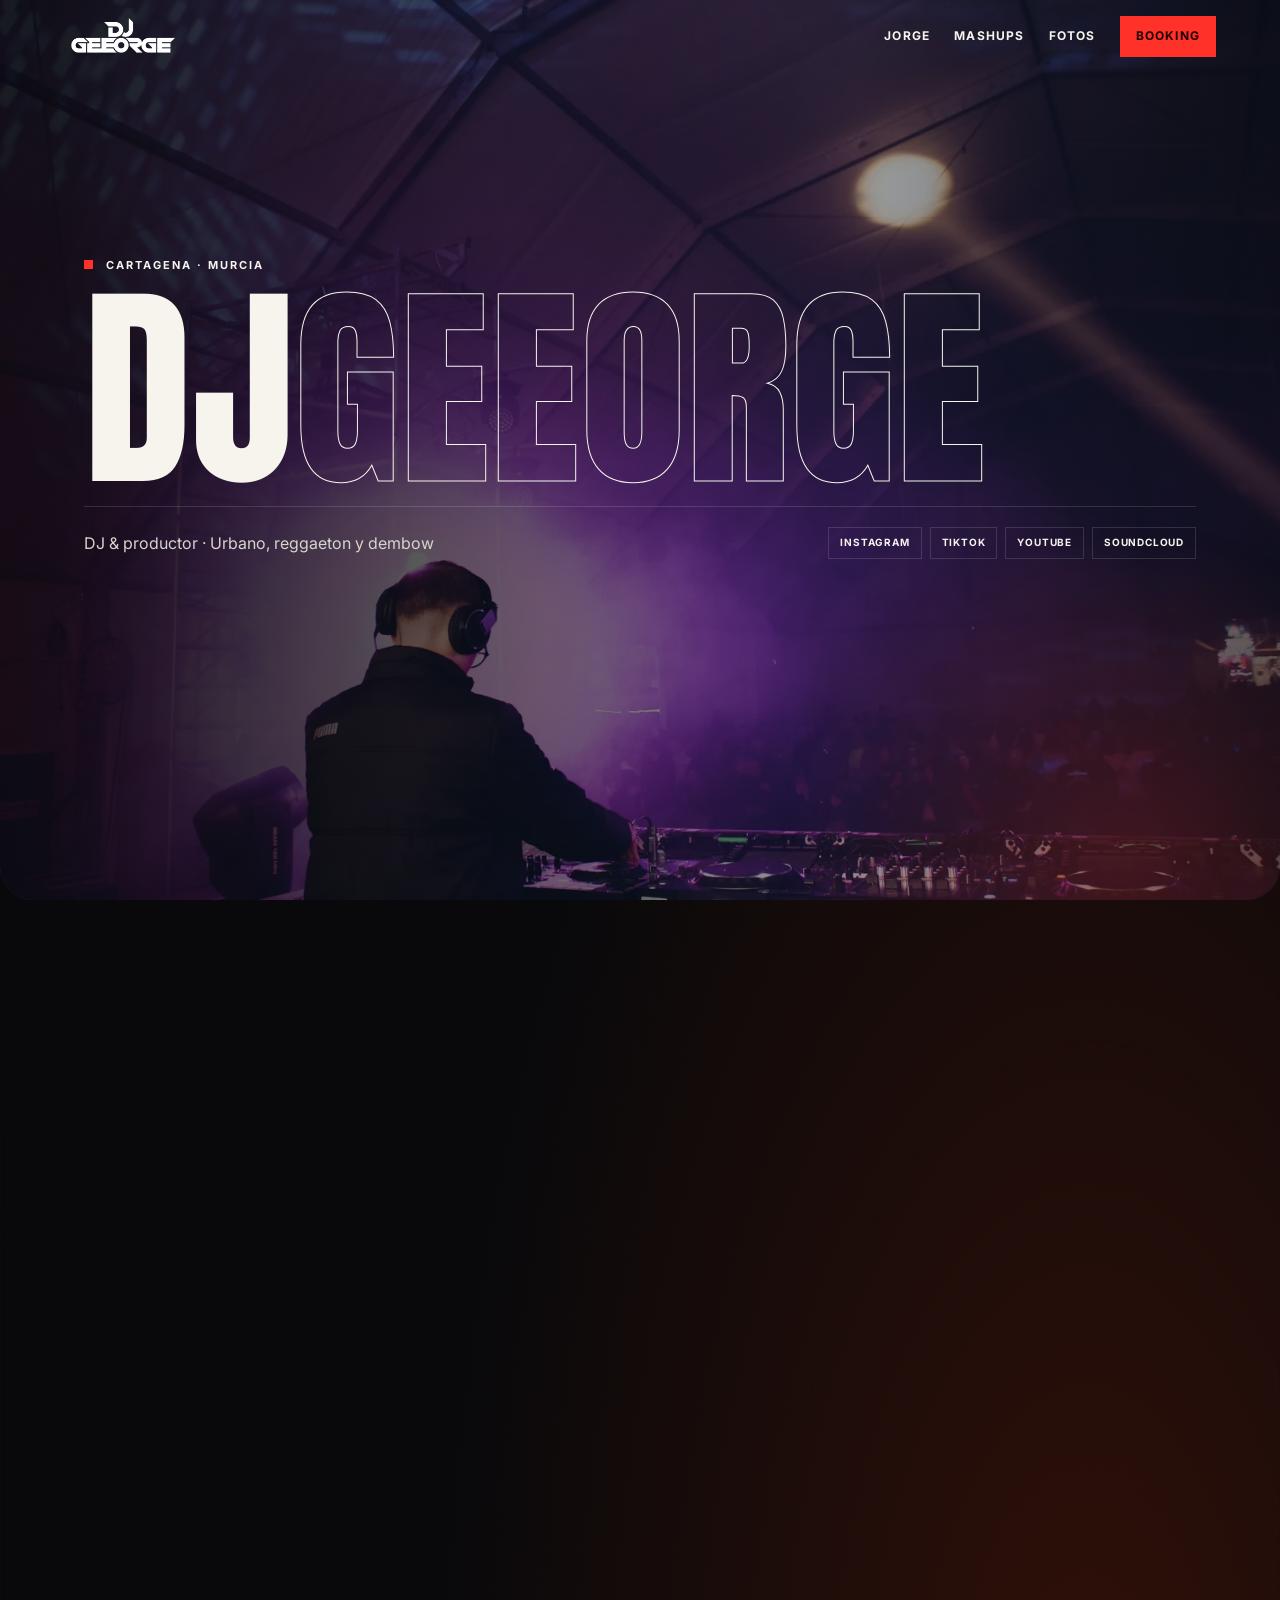
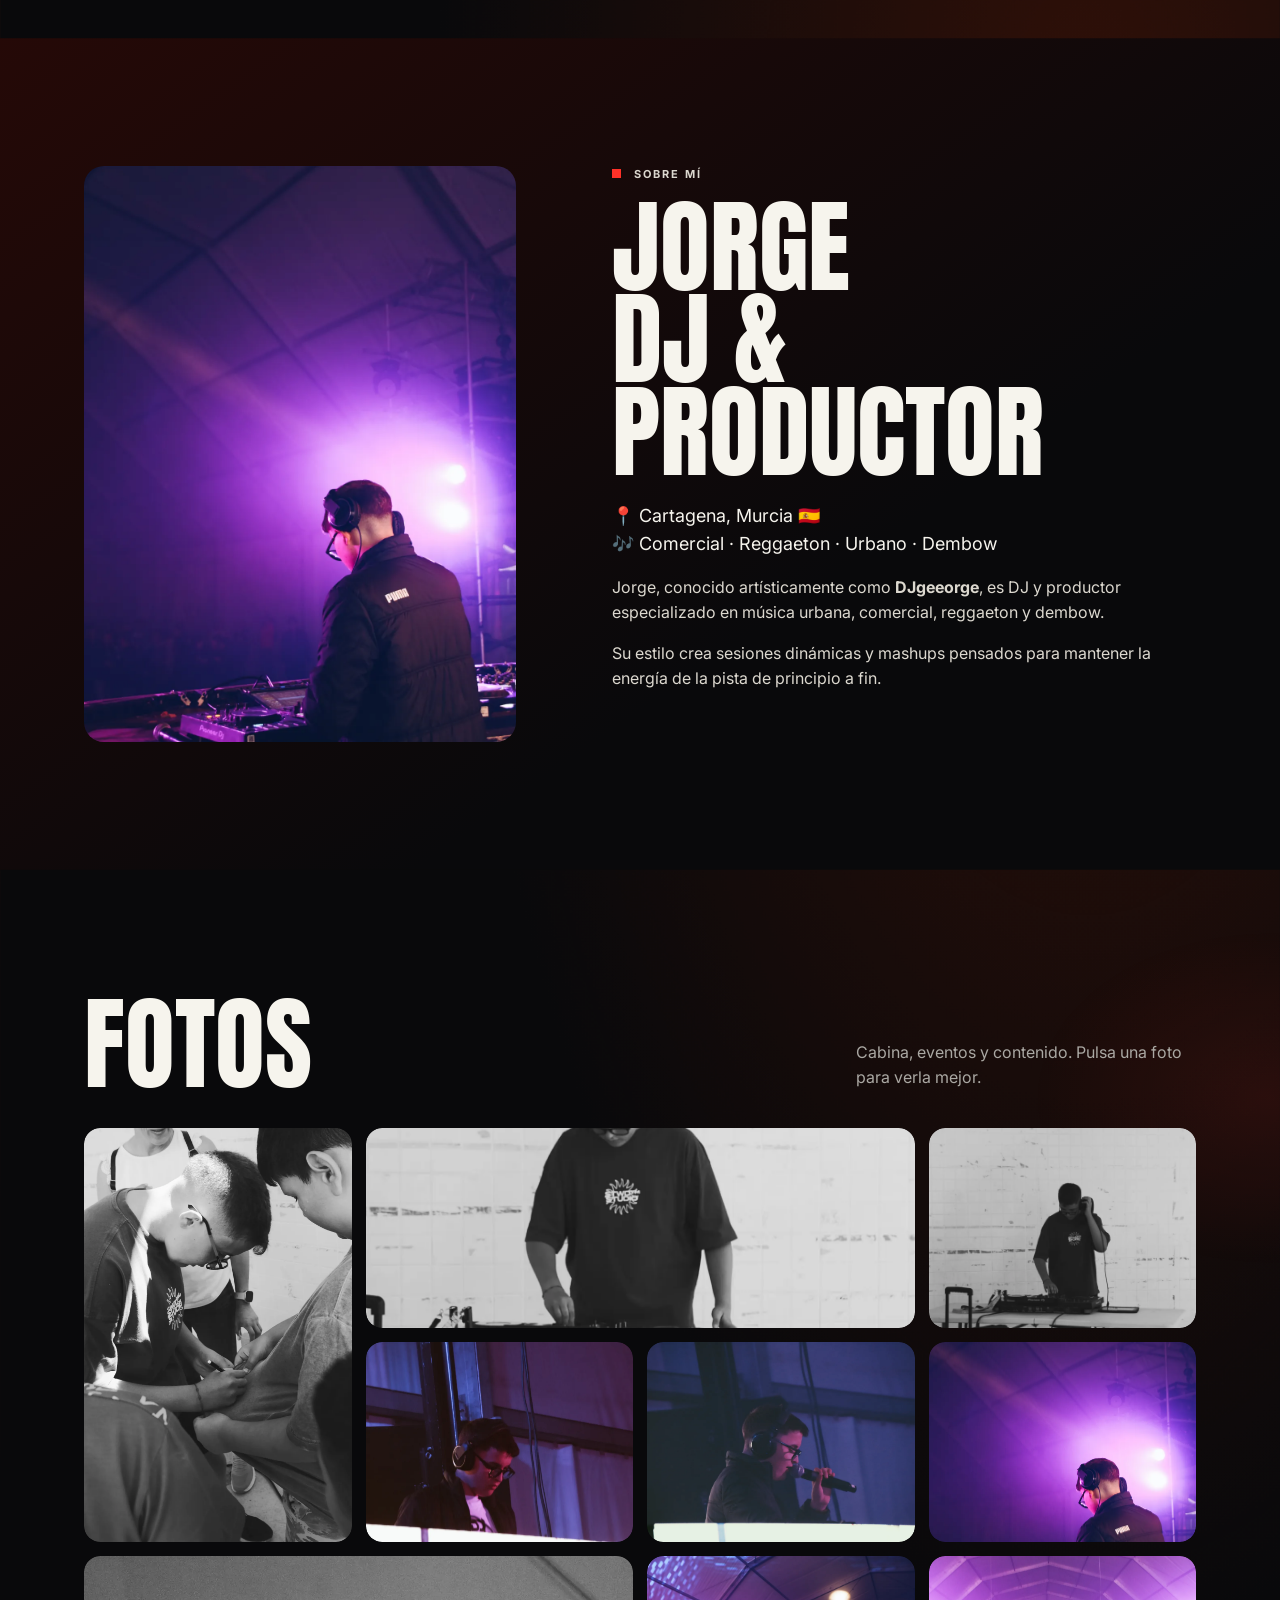
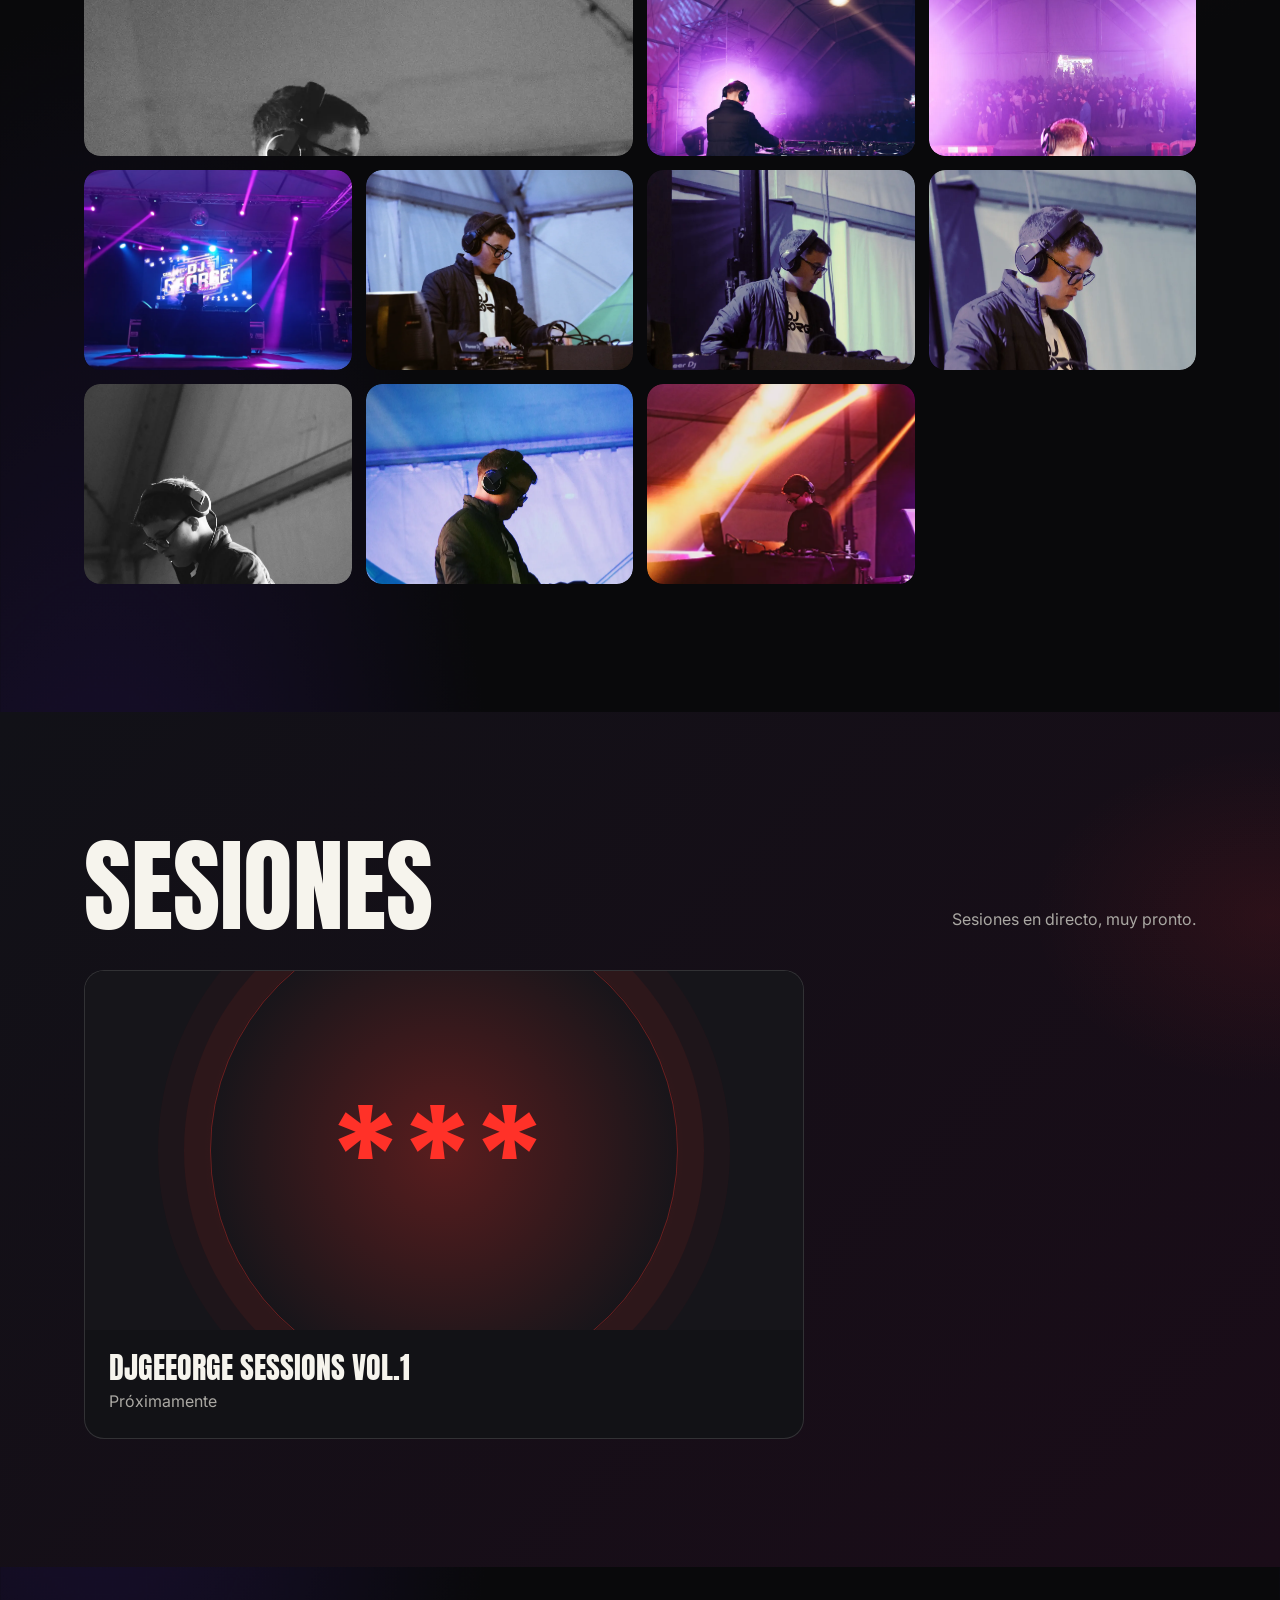
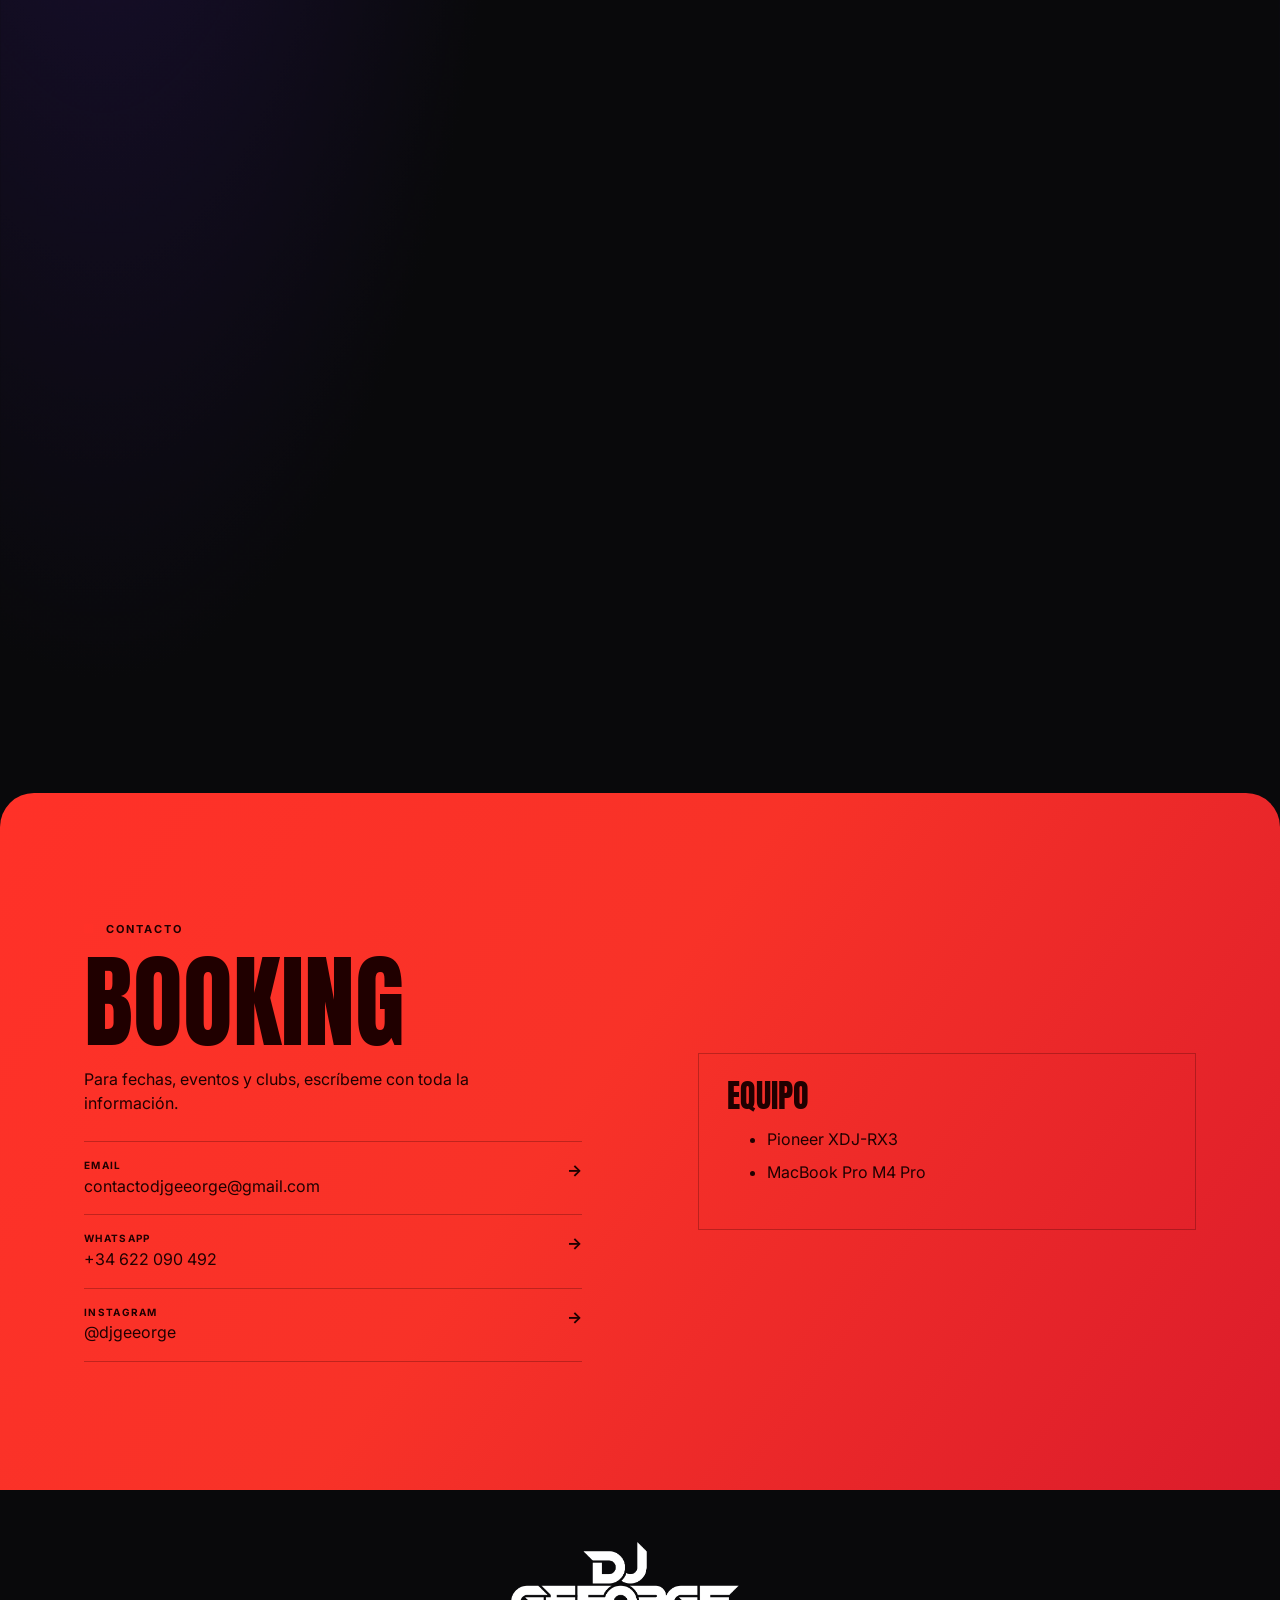
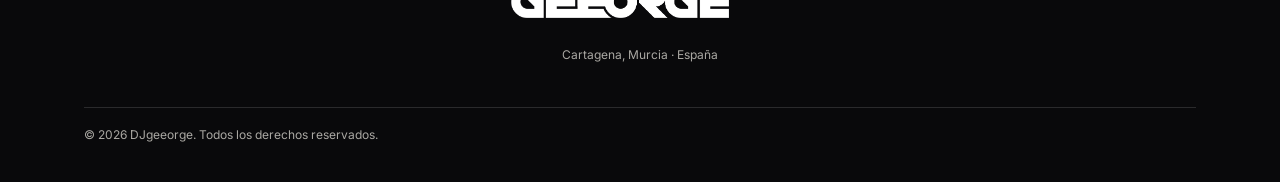
==== index.html @ 3ac243e1 "mashushuhuahsa" ====
<!doctype html>
<html lang="es"><head>
<meta charset="utf-8"><meta name="viewport" content="width=device-width, initial-scale=1"><meta name="theme-color" content="#09090b"><meta name="description" content="DJgeeorge · DJ y productor de Cartagena, Murcia."><title>DJgeeorge — DJ & productor</title>
<link rel="preconnect" href="https://fonts.googleapis.com"><link rel="preconnect" href="https://fonts.gstatic.com" crossorigin><link href="https://fonts.googleapis.com/css2?family=Anton&family=Inter:wght@400;500;600;700&display=swap" rel="stylesheet"><link rel="stylesheet" href="style.css"><link rel="stylesheet" href="motion.css"><link rel="stylesheet" href="features.css"><link rel="stylesheet" href="fixes.css"></head>
<body><nav class="nav" id="nav" aria-label="Navegación principal"><a class="brand" href="#inicio" aria-label="DJgeeorge, inicio"><img src="logos/logo-blanco.png" alt="DJgeeorge"></a><button class="menu-button" id="menu-button" aria-expanded="false" aria-controls="menu">Menú</button><div class="menu" id="menu"><a href="#jorge">Jorge</a><a href="#mashups">Mashups</a><a href="#fotos">Fotos</a><a class="button button-small" href="#booking">Booking</a></div></nav>
<header class="hero" id="inicio"><div class="container hero-content"><p class="eyebrow"><span></span> Cartagena · Murcia</p><h1>DJ<span>geeorge</span></h1><div class="hero-footer"><p>DJ & productor · Urbano, reggaeton y dembow</p><div class="socials"><a href="https://www.instagram.com/djgeeorge" target="_blank" rel="noopener">Instagram</a><a href="https://www.tiktok.com/@djgeeorge" target="_blank" rel="noopener">TikTok</a><a href="https://www.youtube.com/@DJgeeorge" target="_blank" rel="noopener">YouTube</a><a href="https://soundcloud.com/djgeeorge" target="_blank" rel="noopener">SoundCloud</a></div></div></div></header>
<div class="ticker" aria-hidden="true"><div><span>DJGEEORGE ✦ MURCIA ✦ URBANO ✦ REGGAETON ✦ DEMBOW ✦ </span><span>DJGEEORGE ✦ MURCIA ✦ URBANO ✦ REGGAETON ✦ DEMBOW ✦ </span><span>DJGEEORGE ✦ MURCIA ✦ URBANO ✦ REGGAETON ✦ DEMBOW ✦ </span><span>DJGEEORGE ✦ MURCIA ✦ URBANO ✦ REGGAETON ✦ DEMBOW ✦ </span></div></div>
<main><section class="section" id="mashups"><div class="container"><div class="heading"><h2>Mashups</h2><p>Mis últimos edits y mashups. Escucha un preview y accede a la descarga desde un solo sitio.</p></div><a class="mashups-link" href="descargas/"><div class="mashups-mark">***</div><div><small>DJgeeorge · Descargas</small><h3>Escucha mis últimos mashups</h3><p>Previews, vídeos y enlaces de descarga.</p><span class="button">Ver mashups <b>→</b></span></div></a></div></section>
<section class="section bio" id="jorge"><div class="container bio-grid"><img src="assets/web/bio.webp" alt="DJgeeorge en cabina" loading="lazy"><div><p class="eyebrow"><span></span> Sobre mí</p><h2>Jorge<br>DJ & productor</h2><p class="intro">📍 Cartagena, Murcia 🇪🇸<br>🎶 Comercial · Reggaeton · Urbano · Dembow</p><p>Jorge, conocido artísticamente como <strong>DJgeeorge</strong>, es DJ y productor especializado en música urbana, comercial, reggaeton y dembow.</p><p>Su estilo crea sesiones dinámicas y mashups pensados para mantener la energía de la pista de principio a fin.</p></div></div></section>
<section class="section" id="fotos"><div class="container"><div class="heading"><h2>Fotos</h2><p>Cabina, eventos y contenido. Pulsa una foto para verla mejor.</p></div><div class="gallery"><button class="gallery-button"><img src="assets/web/gallery-01.webp" alt="DJgeeorge en directo" loading="lazy"></button><button class="gallery-button"><img src="assets/web/gallery-02.webp" alt="DJgeeorge en cabina" loading="lazy"></button><button class="gallery-button"><img src="assets/web/gallery-03.webp" alt="DJgeeorge durante un evento" loading="lazy"></button><button class="gallery-button"><img src="assets/web/gallery-04.webp" alt="DJgeeorge" loading="lazy"></button><button class="gallery-button"><img src="assets/web/gallery-05.webp" alt="DJgeeorge en directo" loading="lazy"></button><button class="gallery-button"><img src="assets/web/gallery-06.webp" alt="DJgeeorge en cabina" loading="lazy"></button><button class="gallery-button"><img src="assets/web/gallery-07.webp" alt="DJgeeorge durante un evento" loading="lazy"></button><button class="gallery-button"><img src="assets/web/gallery-08.webp" alt="DJgeeorge" loading="lazy"></button><button class="gallery-button"><img src="assets/web/gallery-09.webp" alt="DJgeeorge en directo" loading="lazy"></button><button class="gallery-button"><img src="assets/web/gallery-10.webp" alt="DJgeeorge en cabina" loading="lazy"></button><button class="gallery-button"><img src="assets/web/gallery-11.webp" alt="DJgeeorge durante un evento" loading="lazy"></button><button class="gallery-button"><img src="assets/web/gallery-12.webp" alt="DJgeeorge" loading="lazy"></button><button class="gallery-button"><img src="assets/web/gallery-13.webp" alt="DJgeeorge en directo" loading="lazy"></button><button class="gallery-button"><img src="assets/web/gallery-14.webp" alt="DJgeeorge en cabina" loading="lazy"></button><button class="gallery-button"><img src="assets/web/gallery-15.webp" alt="DJgeeorge durante un evento" loading="lazy"></button><button class="gallery-button"><img src="assets/web/gallery-16.webp" alt="DJgeeorge" loading="lazy"></button></div></div></section>
<section class="section sessions" id="sesiones"><div class="container"><div class="heading"><h2>Sesiones</h2><p>Sesiones en directo, muy pronto.</p></div><article class="session"><div class="session-art"><b>***</b></div><div class="session-body"><h3>DJgeeorge Sessions Vol.1</h3><p>Próximamente</p></div></article></div></section>
<section class="section tiktok-section" id="tiktok"><div class="container"><div class="heading"><h2>Últimos TikToks</h2><p>Los últimos vídeos de @djgeeorge.</p></div><div class="tiktok-grid" id="tiktok-grid"></div></div></section>
<section class="booking section" id="booking"><div class="container booking-grid"><div><p class="eyebrow"><span></span> Contacto</p><h2>Booking</h2><p>Para fechas, eventos y clubs, escríbeme con toda la información.</p><div class="contacts"><a href="mailto:contactodjgeeorge@gmail.com"><span><small>Email</small>contactodjgeeorge@gmail.com</span><b>→</b></a><a href="https://wa.me/34622090492" target="_blank" rel="noopener"><span><small>WhatsApp</small>+34 622 090 492</span><b>→</b></a><a href="https://www.instagram.com/djgeeorge" target="_blank" rel="noopener"><span><small>Instagram</small>@djgeeorge</span><b>→</b></a></div></div><aside><h3>Equipo</h3><ul><li>Pioneer XDJ-RX3</li><li>MacBook Pro M4 Pro</li></ul></aside></div></section></main>
<footer><div class="container"><img src="logos/logo-blanco.png" alt="DJgeeorge"><p>Cartagena, Murcia · España</p><p>© 2026 DJgeeorge. Todos los derechos reservados.</p></div></footer><div class="lightbox" id="lightbox" aria-hidden="true"><button class="lightbox-close" aria-label="Cerrar foto">×</button><img id="lightbox-image" alt=""><p id="lightbox-caption"></p></div><script src="tiktoks-data.js"></script><script>const nav=document.querySelector('#nav'),button=document.querySelector('#menu-button'),menu=document.querySelector('#menu');addEventListener('scroll',()=>nav.classList.toggle('is-solid',scrollY>24),{passive:true});button.addEventListener('click',()=>{const open=menu.classList.toggle('is-open');button.setAttribute('aria-expanded',open)});menu.querySelectorAll('a').forEach(a=>a.addEventListener('click',()=>{menu.classList.remove('is-open');button.setAttribute('aria-expanded','false')}));const lightbox=document.querySelector('#lightbox'),lightboxImage=document.querySelector('#lightbox-image'),lightboxCaption=document.querySelector('#lightbox-caption'),closeLightbox=()=>{lightbox.classList.remove('is-open');lightbox.setAttribute('aria-hidden','true');document.body.classList.remove('no-scroll')};document.querySelectorAll('.gallery-button').forEach(btn=>btn.addEventListener('click',()=>{const image=btn.querySelector('img');lightboxImage.src=image.src;lightboxImage.alt=image.alt;lightboxCaption.textContent=image.alt;lightbox.classList.add('is-open');lightbox.setAttribute('aria-hidden','false');document.body.classList.add('no-scroll')}));document.querySelector('.lightbox-close').addEventListener('click',closeLightbox);lightbox.addEventListener('click',e=>{if(e.target===lightbox)closeLightbox()});addEventListener('keydown',e=>{if(e.key==='Escape')closeLightbox()});const cleanTikTokTitle=value=>String(value||'').split('#')[0].split(',')[0].replace(/[\p{Extended_Pictographic}\uFE0F]/gu,'').replace(/\s+/g,' ').trim().toLowerCase().replace(/\b\w/g,l=>l.toUpperCase()),tiktokGrid=document.querySelector('#tiktok-grid'),tiktoks=(window.DJGEEORGE_TIKTOKS||[]).slice(0,5);tiktokGrid.innerHTML=tiktoks.length?tiktoks.map(video=>`<article class="tiktok-card"><img src="${video.cover}" alt="${cleanTikTokTitle(video.title)}" loading="lazy"><div><h3>${cleanTikTokTitle(video.title)}</h3><a class="button" href="${video.url}" target="_blank" rel="noopener">Ir al vídeo <b>→</b></a></div></article>`).join(''):'<a class="tiktok-empty" href="https://www.tiktok.com/@djgeeorge" target="_blank" rel="noopener">Sigue a @djgeeorge en TikTok <b>→</b></a>';const revealItems=document.querySelectorAll('.ticker, main .section, footer');revealItems.forEach(el=>el.classList.add('reveal'));const show=new IntersectionObserver(entries=>entries.forEach(entry=>{if(entry.isIntersecting){entry.target.classList.add('is-visible');show.unobserve(entry.target)}}),{threshold:.13,rootMargin:'0px 0px -7%'});revealItems.forEach(el=>show.observe(el));</script></body></html>
---- style.css ----
:root{--ink:#09090b;--paper:#f6f4ed;--red:#ff3128;--muted:#aaa8a3;--line:#ffffff22;--display:Anton,Impact,sans-serif;--body:Inter,system-ui,sans-serif;--gutter:clamp(20px,5vw,68px)}*{box-sizing:border-box}html{scroll-behavior:smooth}body{margin:0;background:var(--ink);color:var(--paper);font:16px/1.55 var(--body)}a{color:inherit;text-decoration:none}img{display:block;max-width:100%}.container{width:min(1240px,100%);margin:auto;padding-inline:var(--gutter)}h1,h2,h3{margin:0;font-family:var(--display);font-weight:400;line-height:.9;text-transform:uppercase}.nav{position:fixed;z-index:10;inset:0 0 auto;display:flex;align-items:center;justify-content:space-between;padding:16px var(--gutter);transition:.2s}.nav.is-solid{background:#09090bed;border-bottom:1px solid var(--line);backdrop-filter:blur(12px)}.brand img{width:132px}.menu{display:flex;align-items:center;gap:24px;font-size:12px;font-weight:700;letter-spacing:.1em;text-transform:uppercase}.menu>a:not(.button):hover{color:var(--red)}.menu-button{display:none;border:0;background:transparent;color:var(--paper);font:700 12px var(--body);letter-spacing:.1em;text-transform:uppercase}.button{display:inline-flex;align-items:center;gap:12px;margin-top:22px;padding:12px 18px;border:1px solid var(--red);background:var(--red);color:#210000;font-size:12px;font-weight:700;letter-spacing:.1em;text-transform:uppercase;transition:.2s}.button:hover{background:var(--paper);border-color:var(--paper)}.button-small{margin:0;padding:10px 15px}.hero{min-height:100svh;display:grid;align-items:end;position:relative;overflow:hidden;border-radius:0 0 34px 34px;background:#181818}.hero:before{position:absolute;inset:0;content:"";background:linear-gradient(90deg,#09090be8 4%,#09090a65 67%,#09090ab0),url('assets/web/hero.webp') center/cover}.hero-content{position:relative;padding-bottom:clamp(42px,7vw,84px)}.eyebrow{margin:0;font-size:11px;font-weight:700;letter-spacing:.18em;text-transform:uppercase}.eyebrow span{display:inline-block;width:9px;height:9px;margin-right:8px;background:var(--red)}h1{margin:18px 0;font-size:clamp(78px,17vw,220px)}h1 span{color:transparent;-webkit-text-stroke:1px var(--paper)}.hero-footer{display:flex;justify-content:space-between;align-items:center;gap:24px;padding-top:20px;border-top:1px solid var(--line)}.hero-footer p{margin:0;color:#d7d4ce}.socials{display:flex;gap:8px;flex-wrap:wrap}.socials a{padding:7px 11px;border:1px solid var(--line);font-size:10px;font-weight:700;letter-spacing:.08em;text-transform:uppercase}.socials a:hover{color:var(--red);border-color:var(--red)}.ticker{overflow:hidden;padding:15px 0;border-block:1px solid var(--line);color:var(--red);font:clamp(24px,4vw,46px)/1 var(--display);white-space:nowrap}.ticker div{width:max-content;animation:scroll 30s linear infinite}@keyframes scroll{to{transform:translateX(-20%)}}.section{padding-block:clamp(74px,10vw,130px)}.heading{display:flex;align-items:end;justify-content:space-between;gap:30px;margin-bottom:38px}.heading h2,.bio h2,.booking h2{font-size:clamp(54px,8vw,106px)}.heading p{max-width:34ch;margin:0;color:var(--muted)}.mashups-link{display:flex;align-items:center;gap:clamp(20px,5vw,52px);padding:clamp(22px,4vw,42px);overflow:hidden;border:1px solid var(--line);border-radius:20px;background:radial-gradient(circle at 85% 45%,#ff31283d,transparent 25%),#121216;transition:transform .25s,border-color .25s}.mashups-link:hover{transform:translateY(-5px);border-color:var(--red)}.mashups-mark{display:grid;flex:0 0 auto;place-items:center;width:clamp(90px,16vw,150px);aspect-ratio:1;border:3px solid var(--red);color:var(--red);font:clamp(48px,8vw,84px)/.8 var(--display)}.mashups-link small{color:var(--red);font-size:10px;font-weight:700;letter-spacing:.15em;text-transform:uppercase}.mashups-link h3{margin:8px 0;font-size:clamp(31px,5vw,62px)}.mashups-link p{margin:0;color:var(--muted)}.bio{background:linear-gradient(145deg,#250907,#09090b 65%)}.bio-grid{display:grid;grid-template-columns:.85fr 1.15fr;gap:clamp(32px,8vw,96px);align-items:start}.bio-grid>img{width:100%;aspect-ratio:3/4;object-fit:cover;border-radius:20px}.bio h2{margin:18px 0 24px}.bio p{max-width:62ch;color:#dcd8cf}.bio .intro{font-size:18px;color:var(--paper)}.gallery{display:grid;grid-template-columns:repeat(4,1fr);grid-auto-rows:200px;gap:14px}.gallery img{width:100%;height:100%;object-fit:cover;border-radius:16px}.gallery img:nth-child(1){grid-row:span 2}.gallery img:nth-child(2),.gallery img:nth-child(6){grid-column:span 2}.booking{margin-top:20px;border-radius:34px 34px 0 0;background:var(--red);color:#200000}.booking-grid{display:grid;grid-template-columns:1fr 1fr;gap:clamp(40px,9vw,120px)}.booking h2{margin:18px 0}.booking p{max-width:40ch}.contacts{margin-top:25px;border-top:1px solid #30000048}.contacts a{display:flex;justify-content:space-between;gap:12px;padding:16px 0;border-bottom:1px solid #30000048}.contacts a:hover{padding-inline:12px;background:#ffffff1c}.contacts small{display:block;font-size:10px;font-weight:700;letter-spacing:.13em;text-transform:uppercase}.booking aside{align-self:center;padding:28px;border:1px solid #30000048}.booking aside h3{font-size:32px}.booking aside li{margin-block:8px}footer{padding:52px 0 25px;text-align:center}footer img{width:min(290px,70vw);margin:0 auto 25px}footer p{color:var(--muted);font-size:12px}footer p:last-child{margin-top:42px;padding-top:18px;border-top:1px solid var(--line);text-align:left}@media(max-width:720px){.menu-button{display:block}.menu{display:none}.menu.is-open{position:absolute;top:64px;left:0;right:0;display:flex;flex-direction:column;align-items:stretch;padding:20px var(--gutter);background:#09090bf5;border-bottom:1px solid var(--line)}.menu .button{margin:0;text-align:center;justify-content:center}.hero{border-radius:0 0 24px 24px}.hero-footer,.heading{align-items:start;flex-direction:column}.bio-grid,.booking-grid{grid-template-columns:1fr}.gallery{grid-template-columns:repeat(2,1fr);grid-auto-rows:160px;gap:10px}.gallery img:nth-child(1),.gallery img:nth-child(2),.gallery img:nth-child(6){grid-column:auto;grid-row:auto}.booking{border-radius:24px 24px 0 0}.mashups-link{align-items:flex-start}.mashups-mark{width:80px;font-size:43px}.mashups-link p{font-size:13px}}@media(prefers-reduced-motion:reduce){html{scroll-behavior:auto}.ticker div{animation:none}}
---- motion.css ----
/* Profundidad y animaciones de entrada: se activan solo cuando cada bloque entra en pantalla. */
body{background:radial-gradient(ellipse 75% 33% at 85% 27%,#301008 0%,transparent 68%),radial-gradient(ellipse 45% 24% at 8% 66%,#1b1036 0%,transparent 72%),var(--ink)}
.hero:after{content:"";position:absolute;inset:auto -15% -35% auto;width:55vw;aspect-ratio:1;border-radius:50%;background:radial-gradient(circle,#ff31283b 0%,#ff312800 68%);filter:blur(12px);animation:heroGlow 7s ease-in-out infinite alternate;pointer-events:none}.hero-content{z-index:1}.section{position:relative}.section:not(.bio):not(.booking):after{content:"";position:absolute;z-index:-1;width:min(38vw,480px);height:340px;right:-18vw;top:4%;background:radial-gradient(ellipse,#ff312817,transparent 70%);pointer-events:none}.reveal{opacity:0;transform:translate3d(0,68px,0) scale(.975);filter:blur(10px);clip-path:inset(8% 0 0 round 20px);transition:opacity .65s ease,transform .85s cubic-bezier(.16,1,.3,1),filter .75s ease,clip-path .85s cubic-bezier(.16,1,.3,1)}.reveal.is-visible{opacity:1;transform:none;filter:none;clip-path:inset(0 round 0)}.ticker.reveal{transform:translate3d(-70px,0,0);clip-path:inset(0 10% 0 0)}.ticker.reveal.is-visible{transform:none}.heading>*,.mashups-link,.bio-grid>img,.bio-grid>div,.gallery img,.booking-grid>*,footer .container>*{transition:transform .8s cubic-bezier(.16,1,.3,1),opacity .7s ease,filter .7s ease}.reveal .heading>*,.reveal .mashups-link,.reveal .bio-grid>img,.reveal .bio-grid>div,.reveal .gallery img,.reveal .booking-grid>*,.reveal footer .container>*{opacity:0;filter:blur(6px);transform:translate3d(0,32px,0)}.reveal .bio-grid>img{transform:translate3d(-44px,20px,0) rotate(-2deg)}.reveal .gallery img:nth-child(odd){transform:translate3d(-24px,34px,0) scale(.94)}.reveal .gallery img:nth-child(even){transform:translate3d(24px,42px,0) scale(.94)}.reveal.is-visible .heading>*,.reveal.is-visible .mashups-link,.reveal.is-visible .bio-grid>img,.reveal.is-visible .bio-grid>div,.reveal.is-visible .gallery img,.reveal.is-visible .booking-grid>*,.reveal.is-visible footer .container>*{opacity:1;filter:none;transform:none}.reveal.is-visible .heading>*:nth-child(2),.reveal.is-visible .bio-grid>div,.reveal.is-visible .booking-grid>*:nth-child(2){transition-delay:.13s}.reveal.is-visible .mashups-link{transition-delay:.18s}.reveal.is-visible .gallery img:nth-child(2n){transition-delay:.1s}.reveal.is-visible .gallery img:nth-child(3n){transition-delay:.18s}.reveal.is-visible .gallery img:nth-child(4n){transition-delay:.26s}.gallery img{box-shadow:0 20px 35px #0004;transition:transform .6s cubic-bezier(.2,.9,.25,1),filter .4s,box-shadow .4s}.gallery img:hover{transform:translateY(-8px) scale(1.025)!important;filter:saturate(1.16) contrast(1.04);box-shadow:0 28px 50px #0008}.mashups-link{box-shadow:0 25px 70px #0004}.mashups-link:before{content:"";position:absolute;inset:-50%;background:linear-gradient(115deg,transparent 42%,#fff2 50%,transparent 57%);transform:translateX(-65%) rotate(8deg);transition:transform .8s ease;pointer-events:none}.mashups-link:hover:before{transform:translateX(65%) rotate(8deg)}.booking{background:linear-gradient(125deg,#ff3128,#f83228 45%,#db1c2b)}@keyframes heroGlow{to{transform:translate3d(-8vw,-4vw,0) scale(1.18);opacity:.75}}@media(max-width:720px){.reveal{transform:translate3d(0,40px,0);filter:blur(6px)}.reveal .bio-grid>img,.reveal .bio-grid>div{transform:translate3d(0,28px,0)}.reveal .gallery img:nth-child(n){transform:translate3d(0,24px,0) scale(.97)}.section:not(.bio):not(.booking):after{right:-50vw}}@media(prefers-reduced-motion:reduce){.hero:after{animation:none}.reveal,.reveal .heading>*,.reveal .mashups-link,.reveal .bio-grid>img,.reveal .bio-grid>div,.reveal .gallery img,.reveal .booking-grid>*,.reveal footer .container>*{opacity:1;filter:none;clip-path:none;transform:none;transition:none}.mashups-link:before{display:none}}
---- features.css ----
.gallery-button{display:block;padding:0;border:0;background:transparent;cursor:zoom-in;overflow:hidden;border-radius:16px}.gallery-button img{width:100%;height:100%;object-fit:cover}.no-scroll{overflow:hidden}.lightbox{position:fixed;z-index:30;inset:0;display:grid;place-content:center;padding:28px;background:#0505079c;backdrop-filter:blur(15px);opacity:0;visibility:hidden;transition:opacity .18s ease,visibility .18s}.lightbox.is-open{opacity:1;visibility:visible}.lightbox img{max-width:min(880px,calc(100vw - 56px));max-height:76vh;border-radius:18px;box-shadow:0 28px 85px #000b;transform:scale(.94) translateY(12px);transition:transform .24s cubic-bezier(.16,1,.3,1)}.lightbox.is-open img{transform:none}.lightbox p{margin:12px 0 0;text-align:center;font-size:12px;color:#ddd}.lightbox-close{position:fixed;right:24px;top:20px;width:42px;height:42px;border:1px solid #ffffff45;border-radius:50%;background:#09090bc9;color:#fff;font-size:28px;line-height:1;cursor:pointer}.sessions{background:linear-gradient(135deg,#111117,#1a0c18)}.session{overflow:hidden;max-width:720px;border:1px solid var(--line);border-radius:20px;background:#121216}.session-art{position:relative;display:grid;place-items:center;aspect-ratio:16/8;overflow:hidden;background:radial-gradient(circle,#ff31284a,transparent 60%),#16151a}.session-art:after{content:"";position:absolute;width:65%;aspect-ratio:1;border-radius:50%;border:1px solid #ff31285c;box-shadow:0 0 0 26px #ff312811,0 0 0 52px #ff312809}.session-art b{z-index:1;color:var(--red);font:clamp(65px,13vw,130px)/.8 var(--display);letter-spacing:.1em}.session-body{padding:24px}.session-body h3{font-size:30px}.session-body p{margin:8px 0 0;color:var(--muted)}.tiktok-section{background:linear-gradient(155deg,#0d1017,#0b0a11)}.tiktok-grid{display:grid;grid-template-columns:repeat(5,1fr);gap:14px}.tiktok-card{overflow:hidden;border:1px solid var(--line);border-radius:16px;background:#15141c}.tiktok-card>img{width:100%;aspect-ratio:9/14;object-fit:cover}.tiktok-card>div{padding:14px}.tiktok-card h3{font:700 15px/1.15 var(--body);text-transform:none}.tiktok-card .button{margin-top:12px;padding:9px 11px;font-size:10px}.tiktok-empty{display:block;padding:35px;border:1px dashed var(--line);color:var(--muted)}.tiktok-empty:hover{color:var(--paper);border-color:var(--red)}@media(max-width:900px){.tiktok-grid{grid-template-columns:repeat(3,1fr)}}@media(max-width:600px){.tiktok-grid{grid-template-columns:repeat(2,1fr);gap:10px}.lightbox{padding:18px}.lightbox img{max-width:calc(100vw - 36px);max-height:72vh}.lightbox-close{right:14px;top:12px}.session-body{padding:20px}}@media(prefers-reduced-motion:reduce){.lightbox,.lightbox img{transition:none}}
---- fixes.css ----
.gallery{grid-auto-flow:dense}.gallery-button{width:100%;height:100%;min-width:0;min-height:0}.gallery-button:nth-child(1){grid-row:span 2}.gallery-button:nth-child(2),.gallery-button:nth-child(6){grid-column:span 2}.gallery-button img{transform:none!important;filter:none!important;box-shadow:none!important}.reveal .gallery-button{opacity:0;filter:blur(6px);transform:translate3d(-24px,34px,0) scale(.94);transition:transform .8s cubic-bezier(.16,1,.3,1),opacity .7s ease,filter .7s ease}.reveal .gallery-button:nth-child(even){transform:translate3d(24px,42px,0) scale(.94)}.reveal.is-visible .gallery-button{opacity:1;filter:none;transform:none}.reveal.is-visible .gallery-button:nth-child(2n){transition-delay:.1s}.reveal.is-visible .gallery-button:nth-child(3n){transition-delay:.18s}.reveal.is-visible .gallery-button:nth-child(4n){transition-delay:.26s}.ticker>div{display:flex;width:max-content}.ticker>div>span{flex:0 0 auto}@keyframes scroll{to{transform:translateX(-25%)}}@media(max-width:720px){.gallery-button:nth-child(1),.gallery-button:nth-child(2),.gallery-button:nth-child(6){grid-row:auto;grid-column:auto}.reveal .gallery-button:nth-child(n){transform:translate3d(0,24px,0) scale(.97)}}@media(prefers-reduced-motion:reduce){.reveal .gallery-button{opacity:1;filter:none;transform:none;transition:none}}
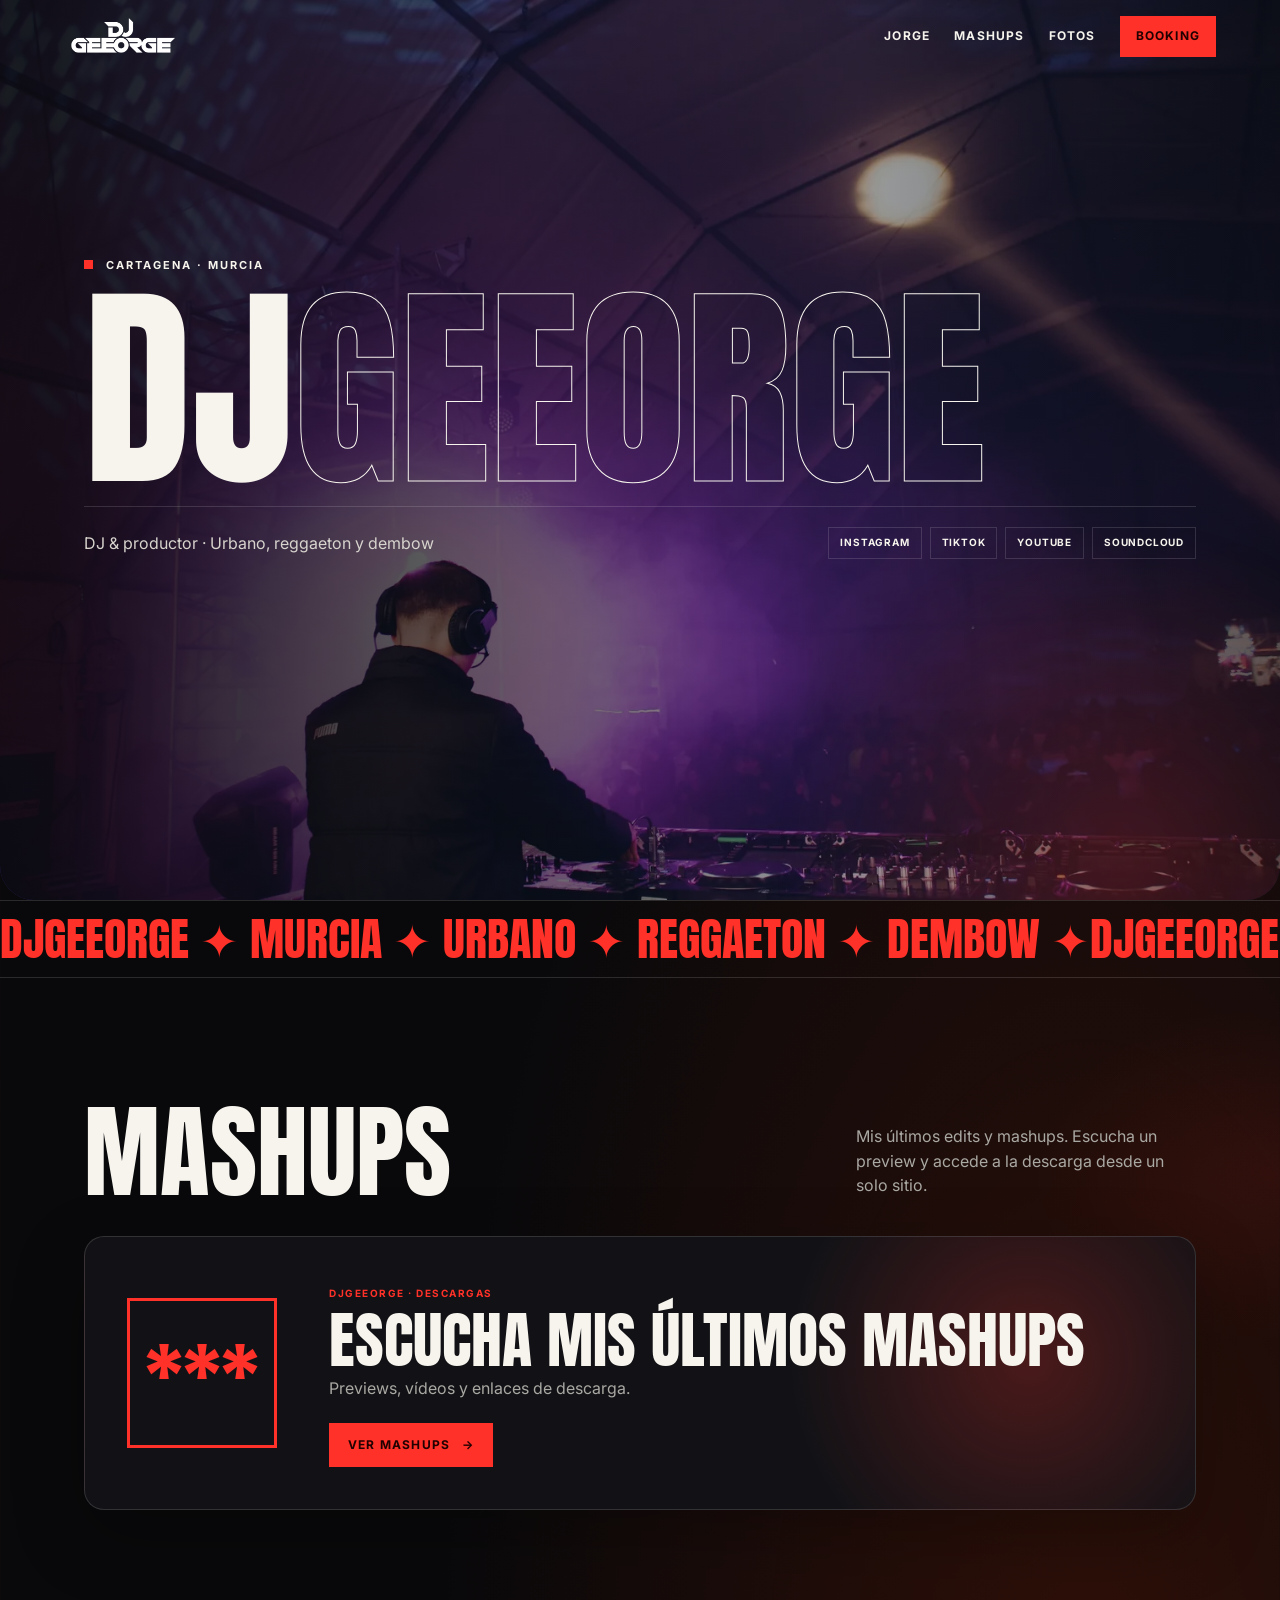
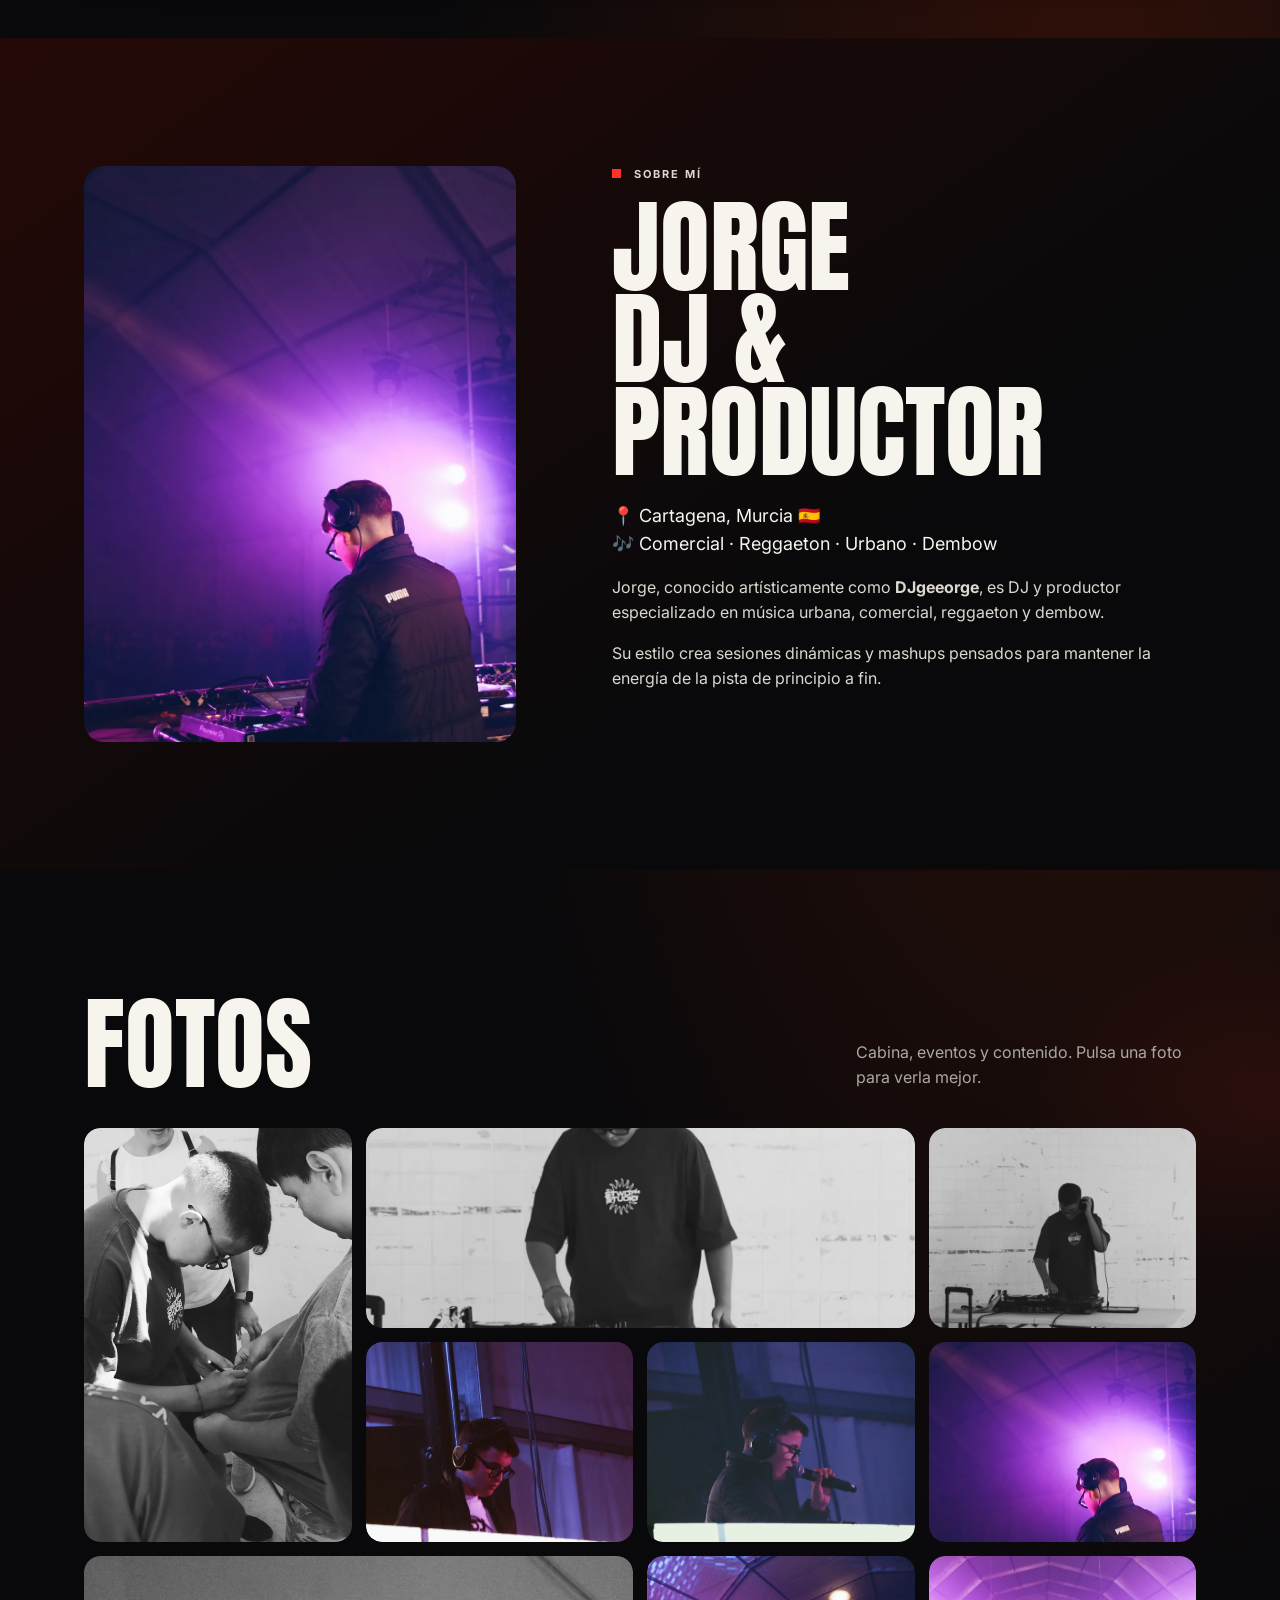
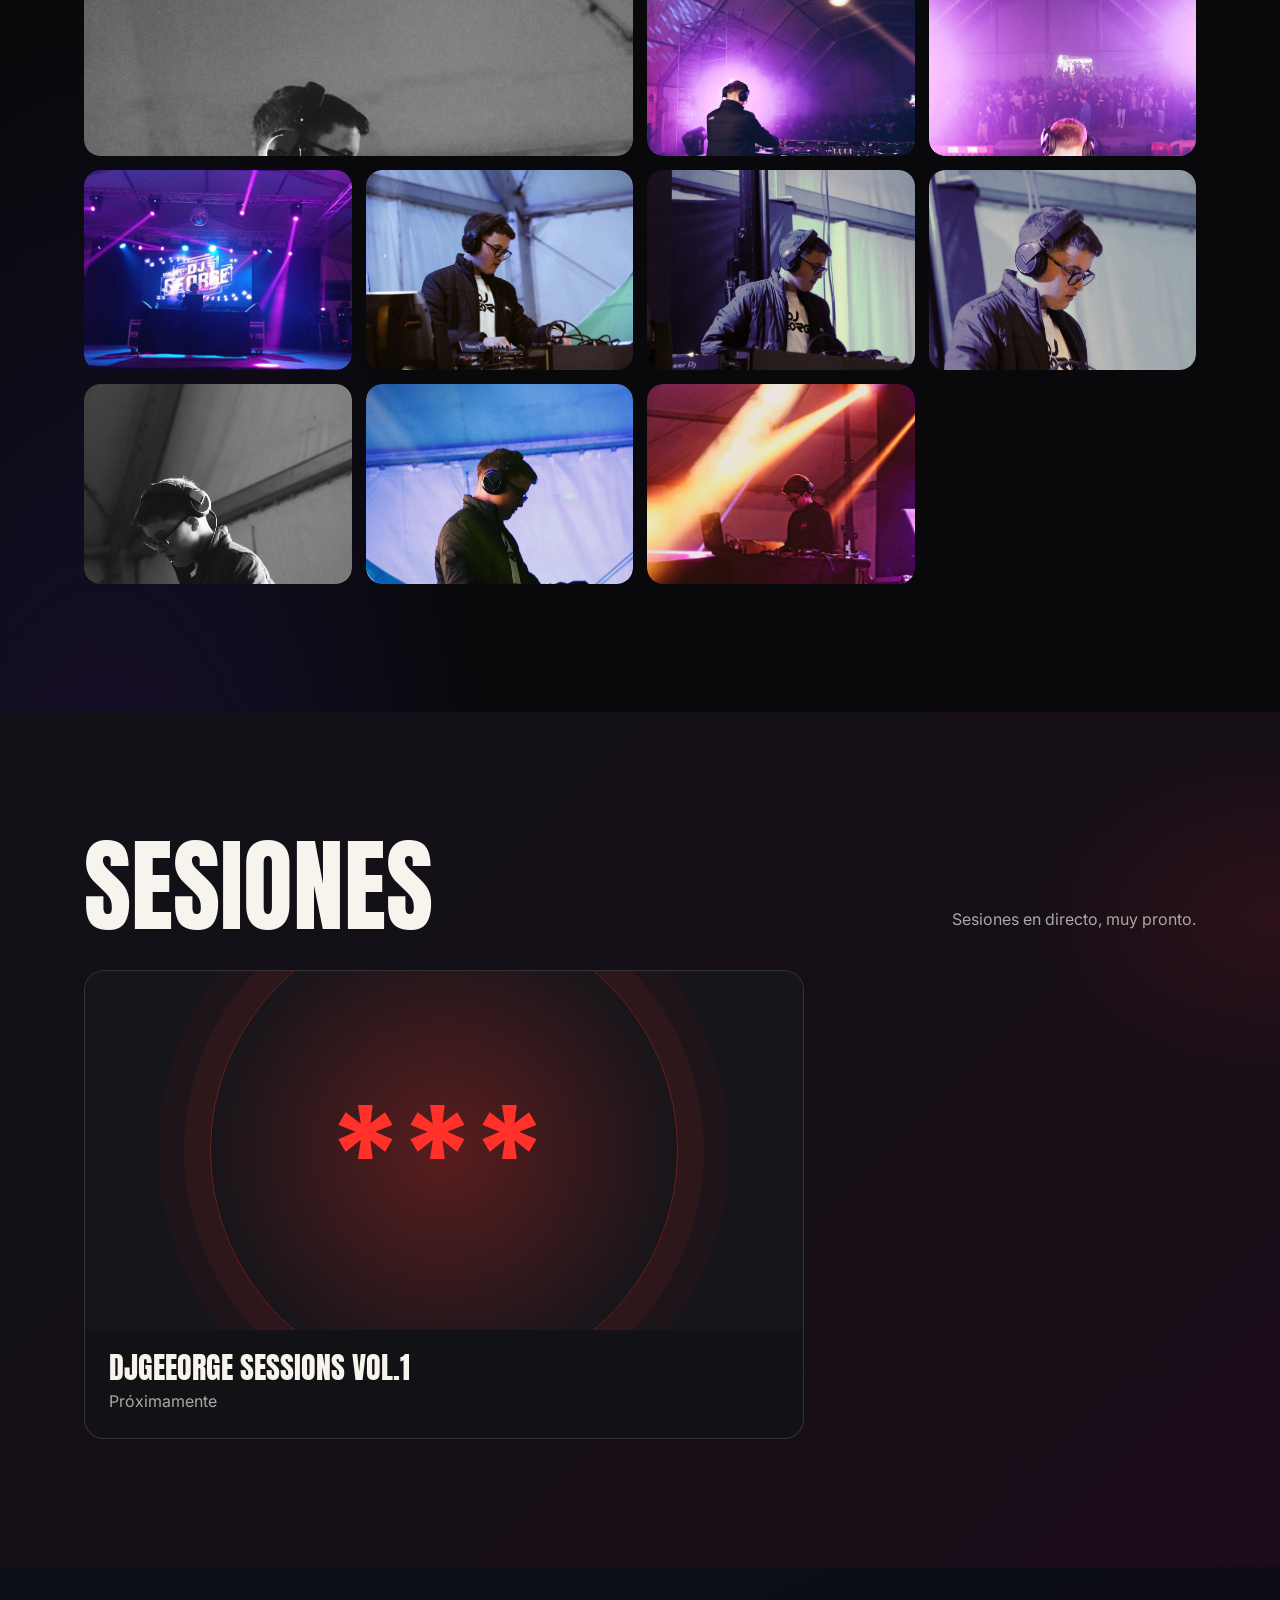
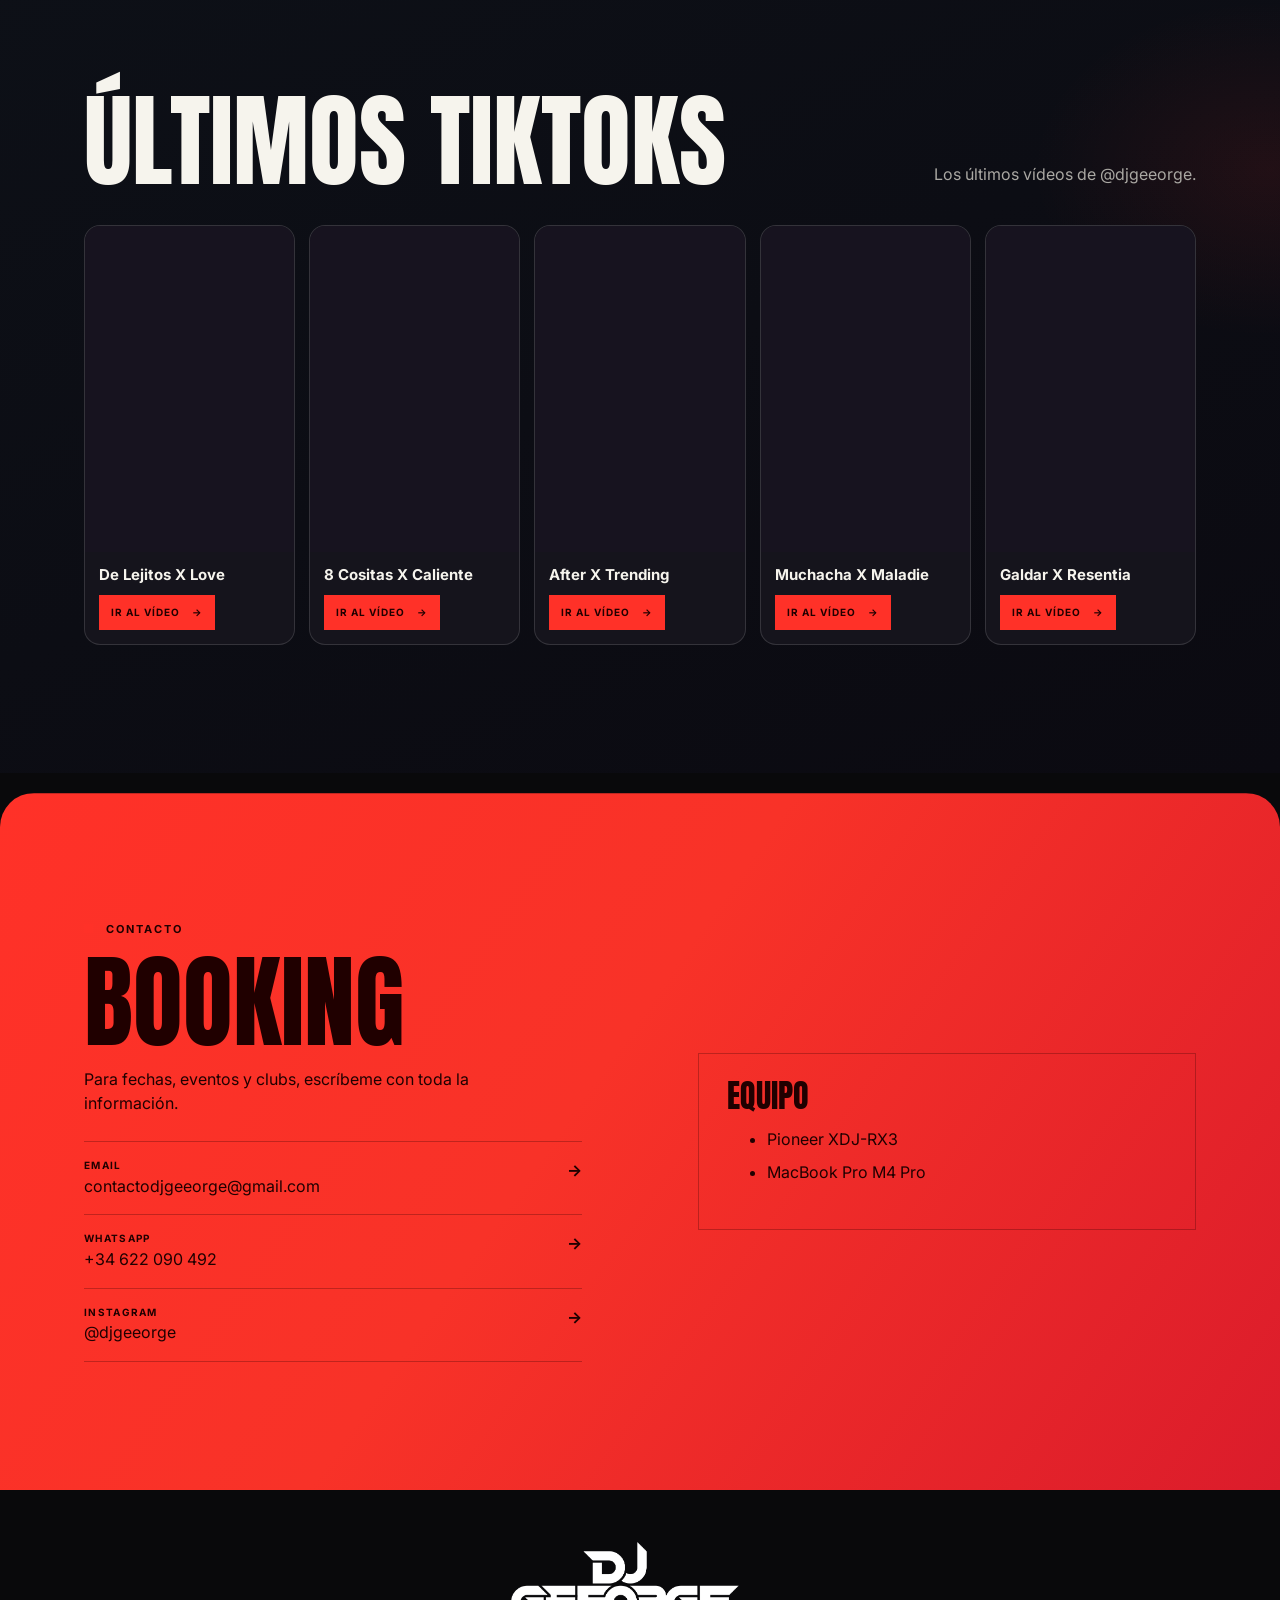
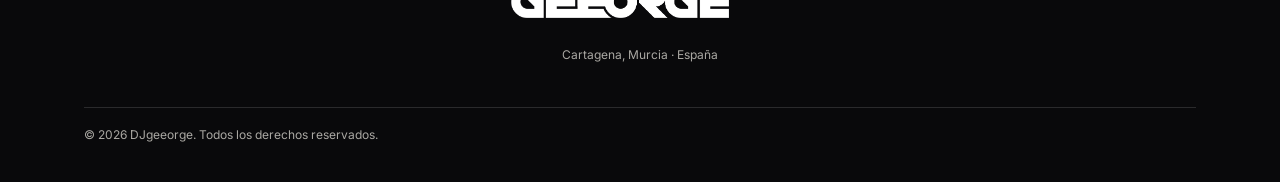
==== commit 03509fe2: "analytics" ====
--- a/index.html
+++ b/index.html
@@ -11,4 +11,7 @@
 <section class="section sessions" id="sesiones"><div class="container"><div class="heading"><h2>Sesiones</h2><p>Sesiones en directo, muy pronto.</p></div><article class="session"><div class="session-art"><b>***</b></div><div class="session-body"><h3>DJgeeorge Sessions Vol.1</h3><p>Próximamente</p></div></article></div></section>
 <section class="section tiktok-section" id="tiktok"><div class="container"><div class="heading"><h2>Últimos TikToks</h2><p>Los últimos vídeos de @djgeeorge.</p></div><div class="tiktok-grid" id="tiktok-grid"></div></div></section>
 <section class="booking section" id="booking"><div class="container booking-grid"><div><p class="eyebrow"><span></span> Contacto</p><h2>Booking</h2><p>Para fechas, eventos y clubs, escríbeme con toda la información.</p><div class="contacts"><a href="mailto:contactodjgeeorge@gmail.com"><span><small>Email</small>contactodjgeeorge@gmail.com</span><b>→</b></a><a href="https://wa.me/34622090492" target="_blank" rel="noopener"><span><small>WhatsApp</small>+34 622 090 492</span><b>→</b></a><a href="https://www.instagram.com/djgeeorge" target="_blank" rel="noopener"><span><small>Instagram</small>@djgeeorge</span><b>→</b></a></div></div><aside><h3>Equipo</h3><ul><li>Pioneer XDJ-RX3</li><li>MacBook Pro M4 Pro</li></ul></aside></div></section></main>
-<footer><div class="container"><img src="logos/logo-blanco.png" alt="DJgeeorge"><p>Cartagena, Murcia · España</p><p>© 2026 DJgeeorge. Todos los derechos reservados.</p></div></footer><div class="lightbox" id="lightbox" aria-hidden="true"><button class="lightbox-close" aria-label="Cerrar foto">×</button><img id="lightbox-image" alt=""><p id="lightbox-caption"></p></div><script src="tiktoks-data.js"></script><script>const nav=document.querySelector('#nav'),button=document.querySelector('#menu-button'),menu=document.querySelector('#menu');addEventListener('scroll',()=>nav.classList.toggle('is-solid',scrollY>24),{passive:true});button.addEventListener('click',()=>{const open=menu.classList.toggle('is-open');button.setAttribute('aria-expanded',open)});menu.querySelectorAll('a').forEach(a=>a.addEventListener('click',()=>{menu.classList.remove('is-open');button.setAttribute('aria-expanded','false')}));const lightbox=document.querySelector('#lightbox'),lightboxImage=document.querySelector('#lightbox-image'),lightboxCaption=document.querySelector('#lightbox-caption'),closeLightbox=()=>{lightbox.classList.remove('is-open');lightbox.setAttribute('aria-hidden','true');document.body.classList.remove('no-scroll')};document.querySelectorAll('.gallery-button').forEach(btn=>btn.addEventListener('click',()=>{const image=btn.querySelector('img');lightboxImage.src=image.src;lightboxImage.alt=image.alt;lightboxCaption.textContent=image.alt;lightbox.classList.add('is-open');lightbox.setAttribute('aria-hidden','false');document.body.classList.add('no-scroll')}));document.querySelector('.lightbox-close').addEventListener('click',closeLightbox);lightbox.addEventListener('click',e=>{if(e.target===lightbox)closeLightbox()});addEventListener('keydown',e=>{if(e.key==='Escape')closeLightbox()});const cleanTikTokTitle=value=>String(value||'').split('#')[0].split(',')[0].replace(/[\p{Extended_Pictographic}\uFE0F]/gu,'').replace(/\s+/g,' ').trim().toLowerCase().replace(/\b\w/g,l=>l.toUpperCase()),tiktokGrid=document.querySelector('#tiktok-grid'),tiktoks=(window.DJGEEORGE_TIKTOKS||[]).slice(0,5);tiktokGrid.innerHTML=tiktoks.length?tiktoks.map(video=>`<article class="tiktok-card"><img src="${video.cover}" alt="${cleanTikTokTitle(video.title)}" loading="lazy"><div><h3>${cleanTikTokTitle(video.title)}</h3><a class="button" href="${video.url}" target="_blank" rel="noopener">Ir al vídeo <b>→</b></a></div></article>`).join(''):'<a class="tiktok-empty" href="https://www.tiktok.com/@djgeeorge" target="_blank" rel="noopener">Sigue a @djgeeorge en TikTok <b>→</b></a>';const revealItems=document.querySelectorAll('.ticker, main .section, footer');revealItems.forEach(el=>el.classList.add('reveal'));const show=new IntersectionObserver(entries=>entries.forEach(entry=>{if(entry.isIntersecting){entry.target.classList.add('is-visible');show.unobserve(entry.target)}}),{threshold:.13,rootMargin:'0px 0px -7%'});revealItems.forEach(el=>show.observe(el));</script></body></html>
+<footer><div class="container"><img src="logos/logo-blanco.png" alt="DJgeeorge"><p>Cartagena, Murcia · España</p><p>© 2026 DJgeeorge. Todos los derechos reservados.</p></div></footer><div class="lightbox" id="lightbox" aria-hidden="true"><button class="lightbox-close" aria-label="Cerrar foto">×</button><img id="lightbox-image" alt=""><p id="lightbox-caption"></p></div><script src="tiktoks-data.js"></script><script>const nav=document.querySelector('#nav'),button=document.querySelector('#menu-button'),menu=document.querySelector('#menu');addEventListener('scroll',()=>nav.classList.toggle('is-solid',scrollY>24),{passive:true});button.addEventListener('click',()=>{const open=menu.classList.toggle('is-open');button.setAttribute('aria-expanded',open)});menu.querySelectorAll('a').forEach(a=>a.addEventListener('click',()=>{menu.classList.remove('is-open');button.setAttribute('aria-expanded','false')}));const lightbox=document.querySelector('#lightbox'),lightboxImage=document.querySelector('#lightbox-image'),lightboxCaption=document.querySelector('#lightbox-caption'),closeLightbox=()=>{lightbox.classList.remove('is-open');lightbox.setAttribute('aria-hidden','true');document.body.classList.remove('no-scroll')};document.querySelectorAll('.gallery-button').forEach(btn=>btn.addEventListener('click',()=>{const image=btn.querySelector('img');lightboxImage.src=image.src;lightboxImage.alt=image.alt;lightboxCaption.textContent=image.alt;lightbox.classList.add('is-open');lightbox.setAttribute('aria-hidden','false');document.body.classList.add('no-scroll')}));document.querySelector('.lightbox-close').addEventListener('click',closeLightbox);lightbox.addEventListener('click',e=>{if(e.target===lightbox)closeLightbox()});addEventListener('keydown',e=>{if(e.key==='Escape')closeLightbox()});const cleanTikTokTitle=value=>String(value||'').split('#')[0].split(',')[0].replace(/[\p{Extended_Pictographic}\uFE0F]/gu,'').replace(/\s+/g,' ').trim().toLowerCase().replace(/\b\w/g,l=>l.toUpperCase()),tiktokGrid=document.querySelector('#tiktok-grid'),tiktoks=(window.DJGEEORGE_TIKTOKS||[]).slice(0,5);tiktokGrid.innerHTML=tiktoks.length?tiktoks.map(video=>`<article class="tiktok-card"><img src="${video.cover}" alt="${cleanTikTokTitle(video.title)}" loading="lazy"><div><h3>${cleanTikTokTitle(video.title)}</h3><a class="button" href="${video.url}" target="_blank" rel="noopener">Ir al vídeo <b>→</b></a></div></article>`).join(''):'<a class="tiktok-empty" href="https://www.tiktok.com/@djgeeorge" target="_blank" rel="noopener">Sigue a @djgeeorge en TikTok <b>→</b></a>';const revealItems=document.querySelectorAll('.ticker, main .section, footer');revealItems.forEach(el=>el.classList.add('reveal'));const show=new IntersectionObserver(entries=>entries.forEach(entry=>{if(entry.isIntersecting){entry.target.classList.add('is-visible');show.unobserve(entry.target)}}),{threshold:.13,rootMargin:'0px 0px -7%'});revealItems.forEach(el=>show.observe(el));</script><!-- Cloudflare Web Analytics -->
+<script type="module" src="https://static.cloudflareinsights.com/beacon.min.js" data-cf-beacon='{"token":"641ce010f5e84b31bc3ececbe353310a"}'></script>
+<!-- End Cloudflare Web Analytics -->
+</body></html>
--- a/motion.css
+++ b/motion.css
@@ -1,3 +1,3 @@
 /* Profundidad y animaciones de entrada: se activan solo cuando cada bloque entra en pantalla. */
 body{background:radial-gradient(ellipse 75% 33% at 85% 27%,#301008 0%,transparent 68%),radial-gradient(ellipse 45% 24% at 8% 66%,#1b1036 0%,transparent 72%),var(--ink)}
-.hero:after{content:"";position:absolute;inset:auto -15% -35% auto;width:55vw;aspect-ratio:1;border-radius:50%;background:radial-gradient(circle,#ff31283b 0%,#ff312800 68%);filter:blur(12px);animation:heroGlow 7s ease-in-out infinite alternate;pointer-events:none}.hero-content{z-index:1}.section{position:relative}.section:not(.bio):not(.booking):after{content:"";position:absolute;z-index:-1;width:min(38vw,480px);height:340px;right:-18vw;top:4%;background:radial-gradient(ellipse,#ff312817,transparent 70%);pointer-events:none}.reveal{opacity:0;transform:translate3d(0,68px,0) scale(.975);filter:blur(10px);clip-path:inset(8% 0 0 round 20px);transition:opacity .65s ease,transform .85s cubic-bezier(.16,1,.3,1),filter .75s ease,clip-path .85s cubic-bezier(.16,1,.3,1)}.reveal.is-visible{opacity:1;transform:none;filter:none;clip-path:inset(0 round 0)}.ticker.reveal{transform:translate3d(-70px,0,0);clip-path:inset(0 10% 0 0)}.ticker.reveal.is-visible{transform:none}.heading>*,.mashups-link,.bio-grid>img,.bio-grid>div,.gallery img,.booking-grid>*,footer .container>*{transition:transform .8s cubic-bezier(.16,1,.3,1),opacity .7s ease,filter .7s ease}.reveal .heading>*,.reveal .mashups-link,.reveal .bio-grid>img,.reveal .bio-grid>div,.reveal .gallery img,.reveal .booking-grid>*,.reveal footer .container>*{opacity:0;filter:blur(6px);transform:translate3d(0,32px,0)}.reveal .bio-grid>img{transform:translate3d(-44px,20px,0) rotate(-2deg)}.reveal .gallery img:nth-child(odd){transform:translate3d(-24px,34px,0) scale(.94)}.reveal .gallery img:nth-child(even){transform:translate3d(24px,42px,0) scale(.94)}.reveal.is-visible .heading>*,.reveal.is-visible .mashups-link,.reveal.is-visible .bio-grid>img,.reveal.is-visible .bio-grid>div,.reveal.is-visible .gallery img,.reveal.is-visible .booking-grid>*,.reveal.is-visible footer .container>*{opacity:1;filter:none;transform:none}.reveal.is-visible .heading>*:nth-child(2),.reveal.is-visible .bio-grid>div,.reveal.is-visible .booking-grid>*:nth-child(2){transition-delay:.13s}.reveal.is-visible .mashups-link{transition-delay:.18s}.reveal.is-visible .gallery img:nth-child(2n){transition-delay:.1s}.reveal.is-visible .gallery img:nth-child(3n){transition-delay:.18s}.reveal.is-visible .gallery img:nth-child(4n){transition-delay:.26s}.gallery img{box-shadow:0 20px 35px #0004;transition:transform .6s cubic-bezier(.2,.9,.25,1),filter .4s,box-shadow .4s}.gallery img:hover{transform:translateY(-8px) scale(1.025)!important;filter:saturate(1.16) contrast(1.04);box-shadow:0 28px 50px #0008}.mashups-link{box-shadow:0 25px 70px #0004}.mashups-link:before{content:"";position:absolute;inset:-50%;background:linear-gradient(115deg,transparent 42%,#fff2 50%,transparent 57%);transform:translateX(-65%) rotate(8deg);transition:transform .8s ease;pointer-events:none}.mashups-link:hover:before{transform:translateX(65%) rotate(8deg)}.booking{background:linear-gradient(125deg,#ff3128,#f83228 45%,#db1c2b)}@keyframes heroGlow{to{transform:translate3d(-8vw,-4vw,0) scale(1.18);opacity:.75}}@media(max-width:720px){.reveal{transform:translate3d(0,40px,0);filter:blur(6px)}.reveal .bio-grid>img,.reveal .bio-grid>div{transform:translate3d(0,28px,0)}.reveal .gallery img:nth-child(n){transform:translate3d(0,24px,0) scale(.97)}.section:not(.bio):not(.booking):after{right:-50vw}}@media(prefers-reduced-motion:reduce){.hero:after{animation:none}.reveal,.reveal .heading>*,.reveal .mashups-link,.reveal .bio-grid>img,.reveal .bio-grid>div,.reveal .gallery img,.reveal .booking-grid>*,.reveal footer .container>*{opacity:1;filter:none;clip-path:none;transform:none;transition:none}.mashups-link:before{display:none}}
+.hero:after{content:"";position:absolute;inset:auto -15% -35% auto;width:55vw;aspect-ratio:1;border-radius:50%;background:radial-gradient(circle,#ff31283b 0%,#ff312800 68%);filter:blur(12px);animation:heroGlow 7s ease-in-out infinite alternate;pointer-events:none}.hero-content{z-index:1}.section{position:relative}.section:not(.bio):not(.booking):after{content:"";position:absolute;z-index:-1;width:min(38vw,480px);height:340px;right:-18vw;top:4%;background:radial-gradient(ellipse,#ff312817,transparent 70%);pointer-events:none}.reveal{opacity:0;transform:translate3d(0,68px,0) scale(.975);filter:blur(10px);clip-path:inset(8% 0 0 round 20px);transition:opacity .65s ease,transform .85s cubic-bezier(.16,1,.3,1),filter .75s ease,clip-path .85s cubic-bezier(.16,1,.3,1)}.reveal.is-visible{opacity:1;transform:none;filter:none;clip-path:inset(0 round 0)}.ticker.reveal{transform:translate3d(-70px,0,0);clip-path:inset(0 10% 0 0)}.ticker.reveal.is-visible{transform:none;clip-path:inset(0 round 0)}.heading>*,.mashups-link,.bio-grid>img,.bio-grid>div,.gallery img,.booking-grid>*,footer .container>*{transition:transform .8s cubic-bezier(.16,1,.3,1),opacity .7s ease,filter .7s ease}.reveal .heading>*,.reveal .mashups-link,.reveal .bio-grid>img,.reveal .bio-grid>div,.reveal .gallery img,.reveal .booking-grid>*,.reveal footer .container>*{opacity:0;filter:blur(6px);transform:translate3d(0,32px,0)}.reveal .bio-grid>img{transform:translate3d(-44px,20px,0) rotate(-2deg)}.reveal .gallery img:nth-child(odd){transform:translate3d(-24px,34px,0) scale(.94)}.reveal .gallery img:nth-child(even){transform:translate3d(24px,42px,0) scale(.94)}.reveal.is-visible .heading>*,.reveal.is-visible .mashups-link,.reveal.is-visible .bio-grid>img,.reveal.is-visible .bio-grid>div,.reveal.is-visible .gallery img,.reveal.is-visible .booking-grid>*,.reveal.is-visible footer .container>*{opacity:1;filter:none;transform:none}.reveal.is-visible .heading>*:nth-child(2),.reveal.is-visible .bio-grid>div,.reveal.is-visible .booking-grid>*:nth-child(2){transition-delay:.13s}.reveal.is-visible .mashups-link{transition-delay:.18s}.reveal.is-visible .gallery img:nth-child(2n){transition-delay:.1s}.reveal.is-visible .gallery img:nth-child(3n){transition-delay:.18s}.reveal.is-visible .gallery img:nth-child(4n){transition-delay:.26s}.gallery img{box-shadow:0 20px 35px #0004;transition:transform .6s cubic-bezier(.2,.9,.25,1),filter .4s,box-shadow .4s}.gallery img:hover{transform:translateY(-8px) scale(1.025)!important;filter:saturate(1.16) contrast(1.04);box-shadow:0 28px 50px #0008}.mashups-link{box-shadow:0 25px 70px #0004}.mashups-link:before{content:"";position:absolute;inset:-50%;background:linear-gradient(115deg,transparent 42%,#fff2 50%,transparent 57%);transform:translateX(-65%) rotate(8deg);transition:transform .8s ease;pointer-events:none}.mashups-link:hover:before{transform:translateX(65%) rotate(8deg)}.booking{background:linear-gradient(125deg,#ff3128,#f83228 45%,#db1c2b)}@keyframes heroGlow{to{transform:translate3d(-8vw,-4vw,0) scale(1.18);opacity:.75}}@media(max-width:720px){.reveal{transform:translate3d(0,40px,0);filter:blur(6px)}.reveal .bio-grid>img,.reveal .bio-grid>div{transform:translate3d(0,28px,0)}.reveal .gallery img:nth-child(n){transform:translate3d(0,24px,0) scale(.97)}.section:not(.bio):not(.booking):after{right:-50vw}}@media(prefers-reduced-motion:reduce){.hero:after{animation:none}.reveal,.reveal .heading>*,.reveal .mashups-link,.reveal .bio-grid>img,.reveal .bio-grid>div,.reveal .gallery img,.reveal .booking-grid>*,.reveal footer .container>*{opacity:1;filter:none;clip-path:none;transform:none;transition:none}.mashups-link:before{display:none}}
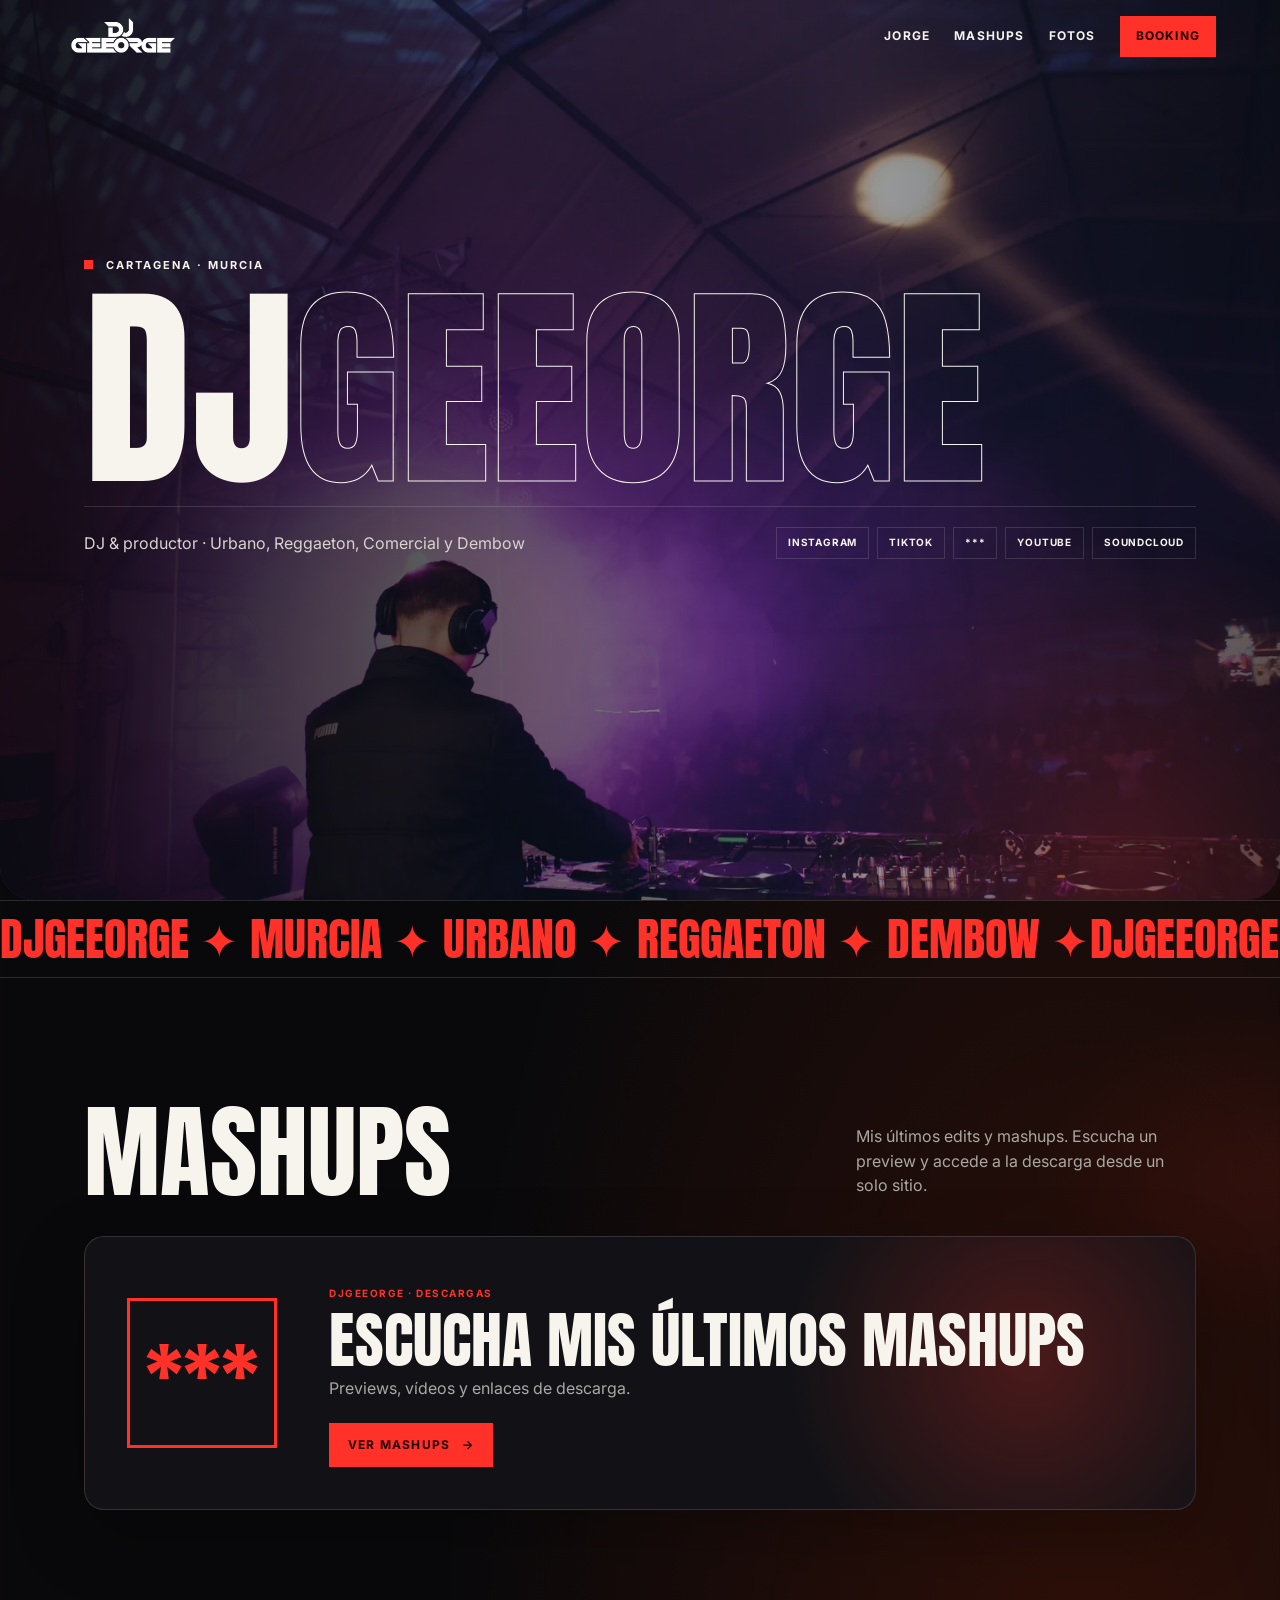
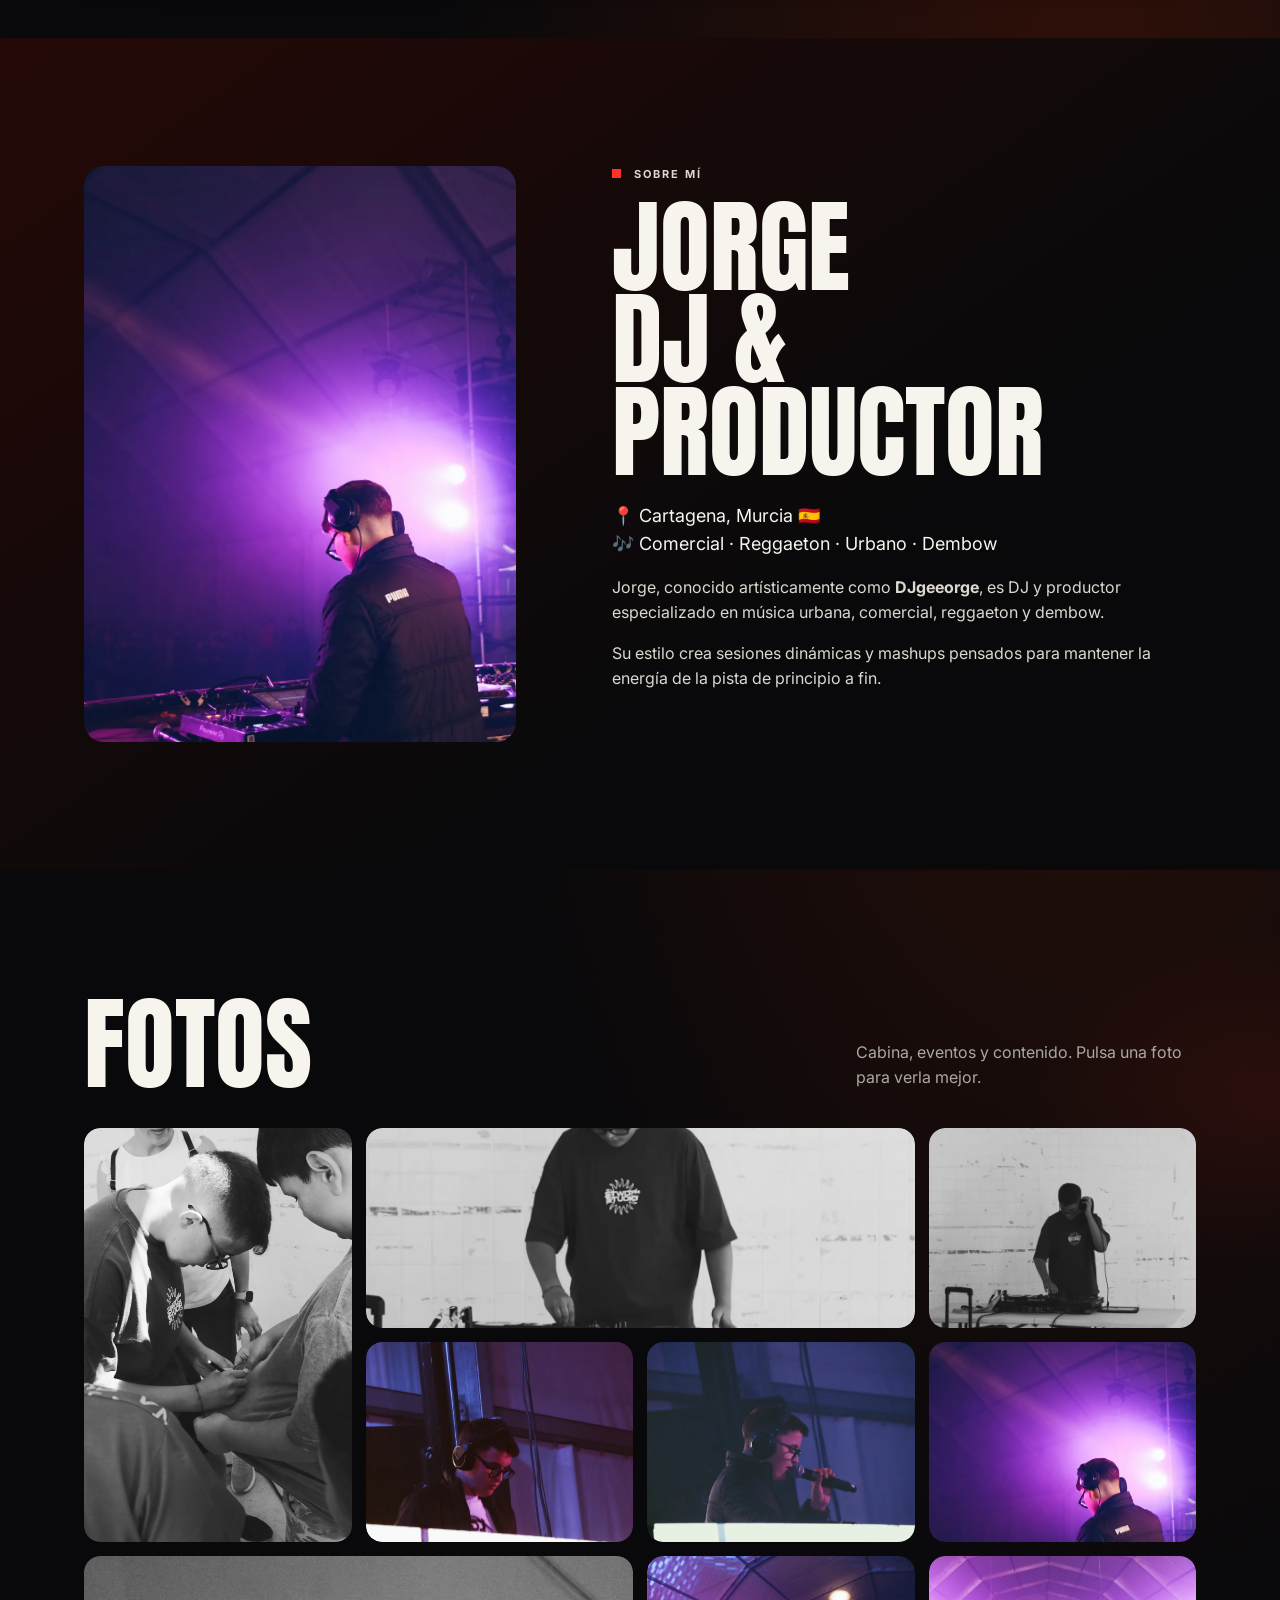
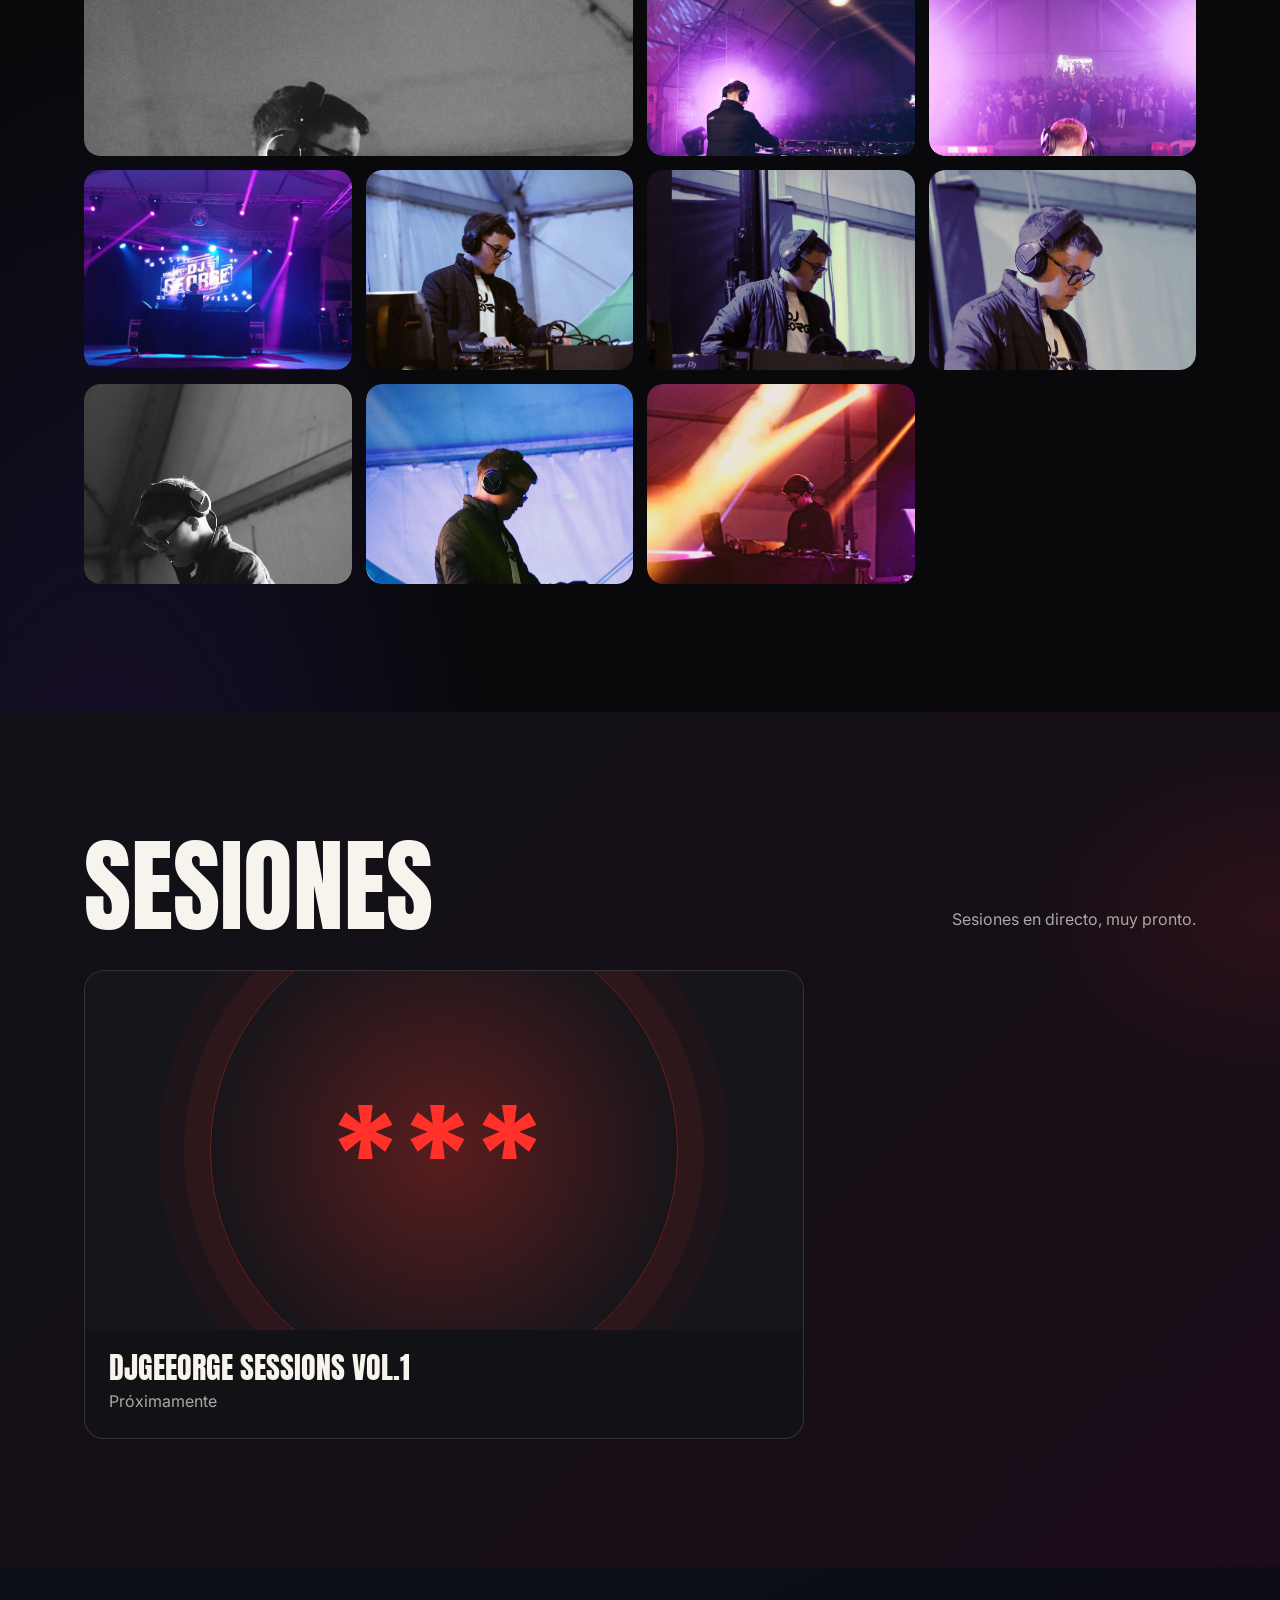
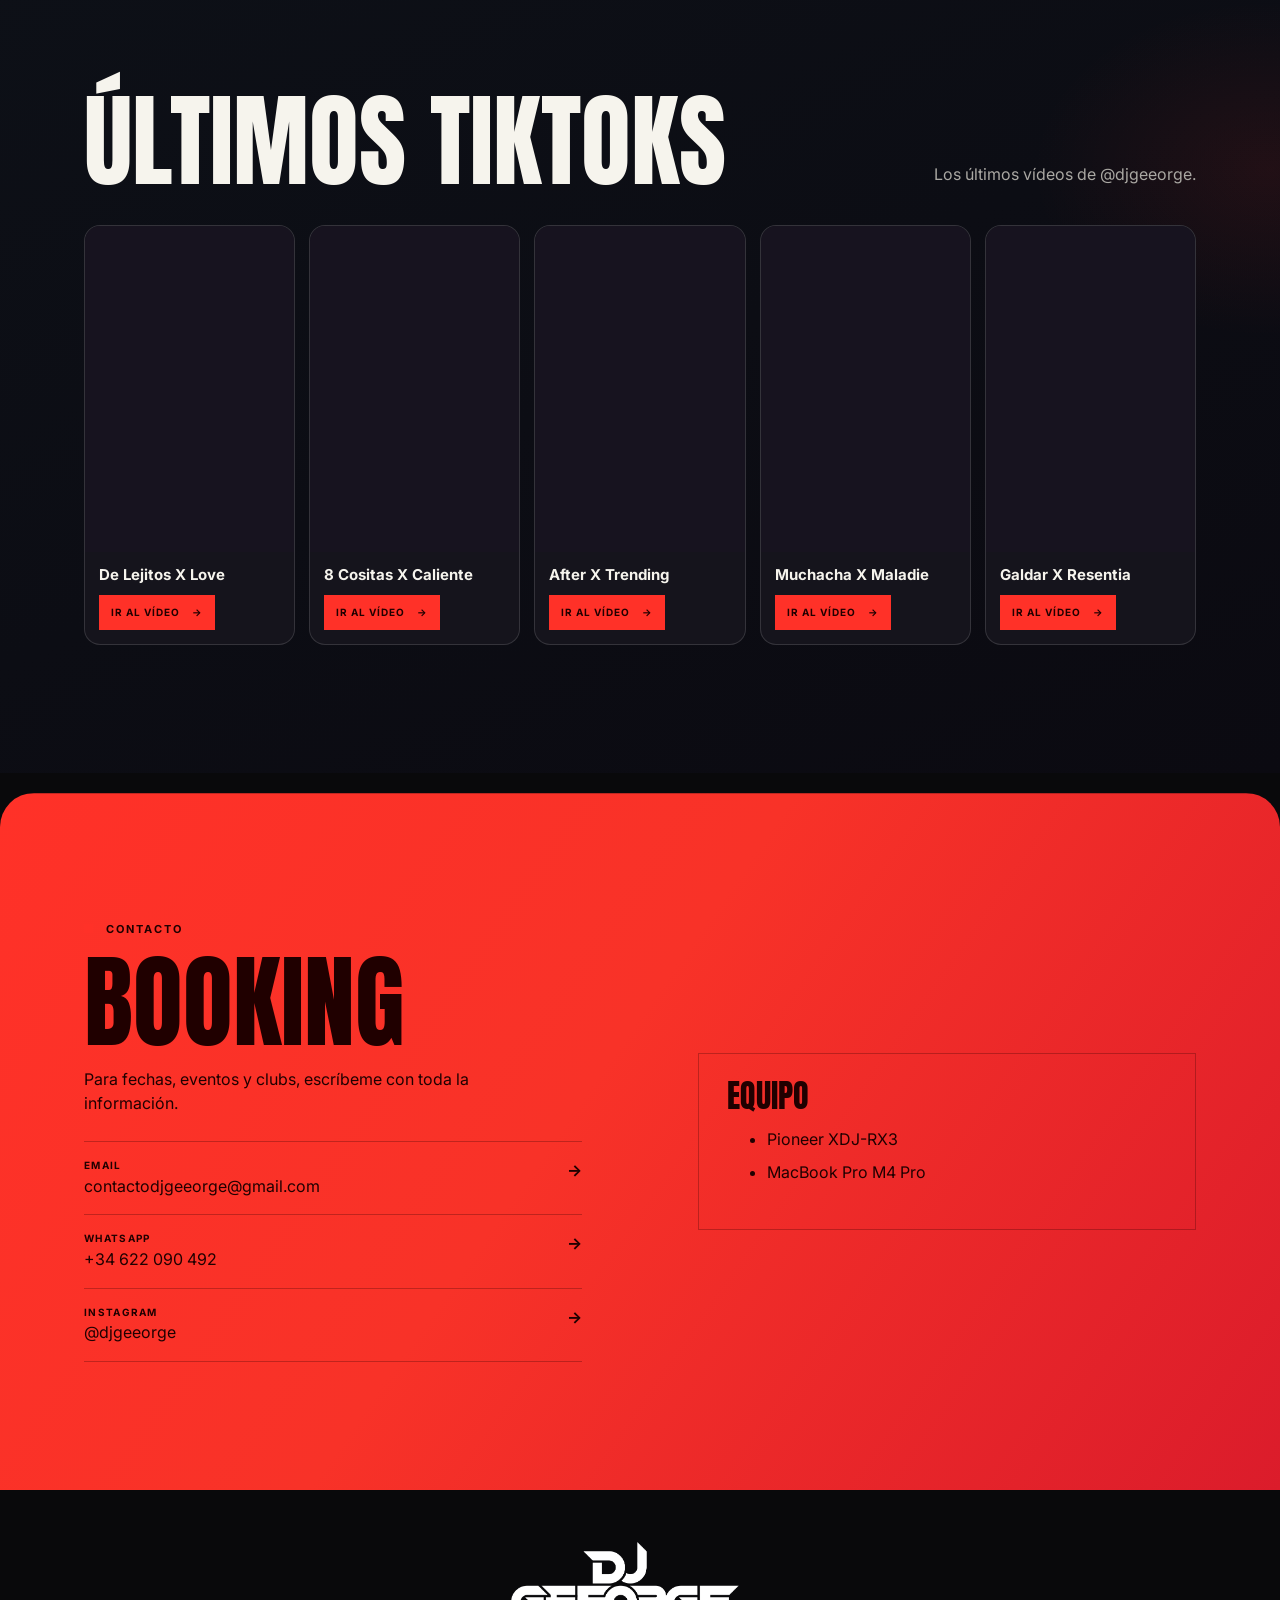
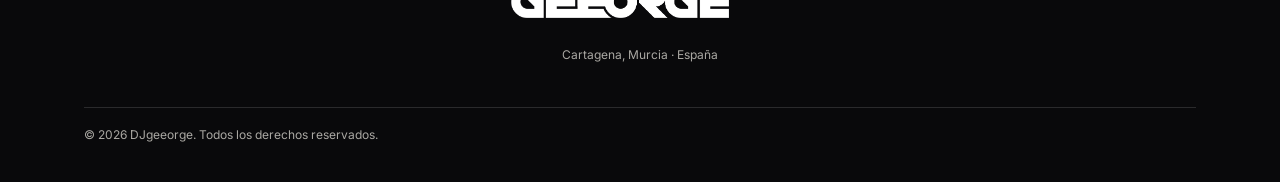
==== commit 2928336c: "indeex" ====
--- a/index.html
+++ b/index.html
@@ -3,7 +3,7 @@
 <meta charset="utf-8"><meta name="viewport" content="width=device-width, initial-scale=1"><meta name="theme-color" content="#09090b"><meta name="description" content="DJgeeorge · DJ y productor de Cartagena, Murcia."><title>DJgeeorge — DJ & productor</title>
 <link rel="preconnect" href="https://fonts.googleapis.com"><link rel="preconnect" href="https://fonts.gstatic.com" crossorigin><link href="https://fonts.googleapis.com/css2?family=Anton&family=Inter:wght@400;500;600;700&display=swap" rel="stylesheet"><link rel="stylesheet" href="style.css"><link rel="stylesheet" href="motion.css"><link rel="stylesheet" href="features.css"><link rel="stylesheet" href="fixes.css"></head>
 <body><nav class="nav" id="nav" aria-label="Navegación principal"><a class="brand" href="#inicio" aria-label="DJgeeorge, inicio"><img src="logos/logo-blanco.png" alt="DJgeeorge"></a><button class="menu-button" id="menu-button" aria-expanded="false" aria-controls="menu">Menú</button><div class="menu" id="menu"><a href="#jorge">Jorge</a><a href="#mashups">Mashups</a><a href="#fotos">Fotos</a><a class="button button-small" href="#booking">Booking</a></div></nav>
-<header class="hero" id="inicio"><div class="container hero-content"><p class="eyebrow"><span></span> Cartagena · Murcia</p><h1>DJ<span>geeorge</span></h1><div class="hero-footer"><p>DJ & productor · Urbano, reggaeton y dembow</p><div class="socials"><a href="https://www.instagram.com/djgeeorge" target="_blank" rel="noopener">Instagram</a><a href="https://www.tiktok.com/@djgeeorge" target="_blank" rel="noopener">TikTok</a><a href="https://www.youtube.com/@DJgeeorge" target="_blank" rel="noopener">YouTube</a><a href="https://soundcloud.com/djgeeorge" target="_blank" rel="noopener">SoundCloud</a></div></div></div></header>
+<header class="hero" id="inicio"><div class="container hero-content"><p class="eyebrow"><span></span> Cartagena · Murcia</p><h1>DJ<span>geeorge</span></h1><div class="hero-footer"><p>DJ & productor · Urbano, Reggaeton, Comercial y Dembow</p><div class="socials"><a href="https://www.instagram.com/djgeeorge" target="_blank" rel="noopener">Instagram</a><a href="https://www.tiktok.com/@djgeeorge" target="_blank" rel="noopener">TikTok</a><a href="" target="_red" rel="noopener">***</a><a href="https://www.youtube.com/@DJgeeorge" target="_blank" rel="noopener">YouTube</a><a href="https://soundcloud.com/djgeeorge" target="_blank" rel="noopener">SoundCloud</a></div></div></div></header>
 <div class="ticker" aria-hidden="true"><div><span>DJGEEORGE ✦ MURCIA ✦ URBANO ✦ REGGAETON ✦ DEMBOW ✦ </span><span>DJGEEORGE ✦ MURCIA ✦ URBANO ✦ REGGAETON ✦ DEMBOW ✦ </span><span>DJGEEORGE ✦ MURCIA ✦ URBANO ✦ REGGAETON ✦ DEMBOW ✦ </span><span>DJGEEORGE ✦ MURCIA ✦ URBANO ✦ REGGAETON ✦ DEMBOW ✦ </span></div></div>
 <main><section class="section" id="mashups"><div class="container"><div class="heading"><h2>Mashups</h2><p>Mis últimos edits y mashups. Escucha un preview y accede a la descarga desde un solo sitio.</p></div><a class="mashups-link" href="descargas/"><div class="mashups-mark">***</div><div><small>DJgeeorge · Descargas</small><h3>Escucha mis últimos mashups</h3><p>Previews, vídeos y enlaces de descarga.</p><span class="button">Ver mashups <b>→</b></span></div></a></div></section>
 <section class="section bio" id="jorge"><div class="container bio-grid"><img src="assets/web/bio.webp" alt="DJgeeorge en cabina" loading="lazy"><div><p class="eyebrow"><span></span> Sobre mí</p><h2>Jorge<br>DJ & productor</h2><p class="intro">📍 Cartagena, Murcia 🇪🇸<br>🎶 Comercial · Reggaeton · Urbano · Dembow</p><p>Jorge, conocido artísticamente como <strong>DJgeeorge</strong>, es DJ y productor especializado en música urbana, comercial, reggaeton y dembow.</p><p>Su estilo crea sesiones dinámicas y mashups pensados para mantener la energía de la pista de principio a fin.</p></div></div></section>
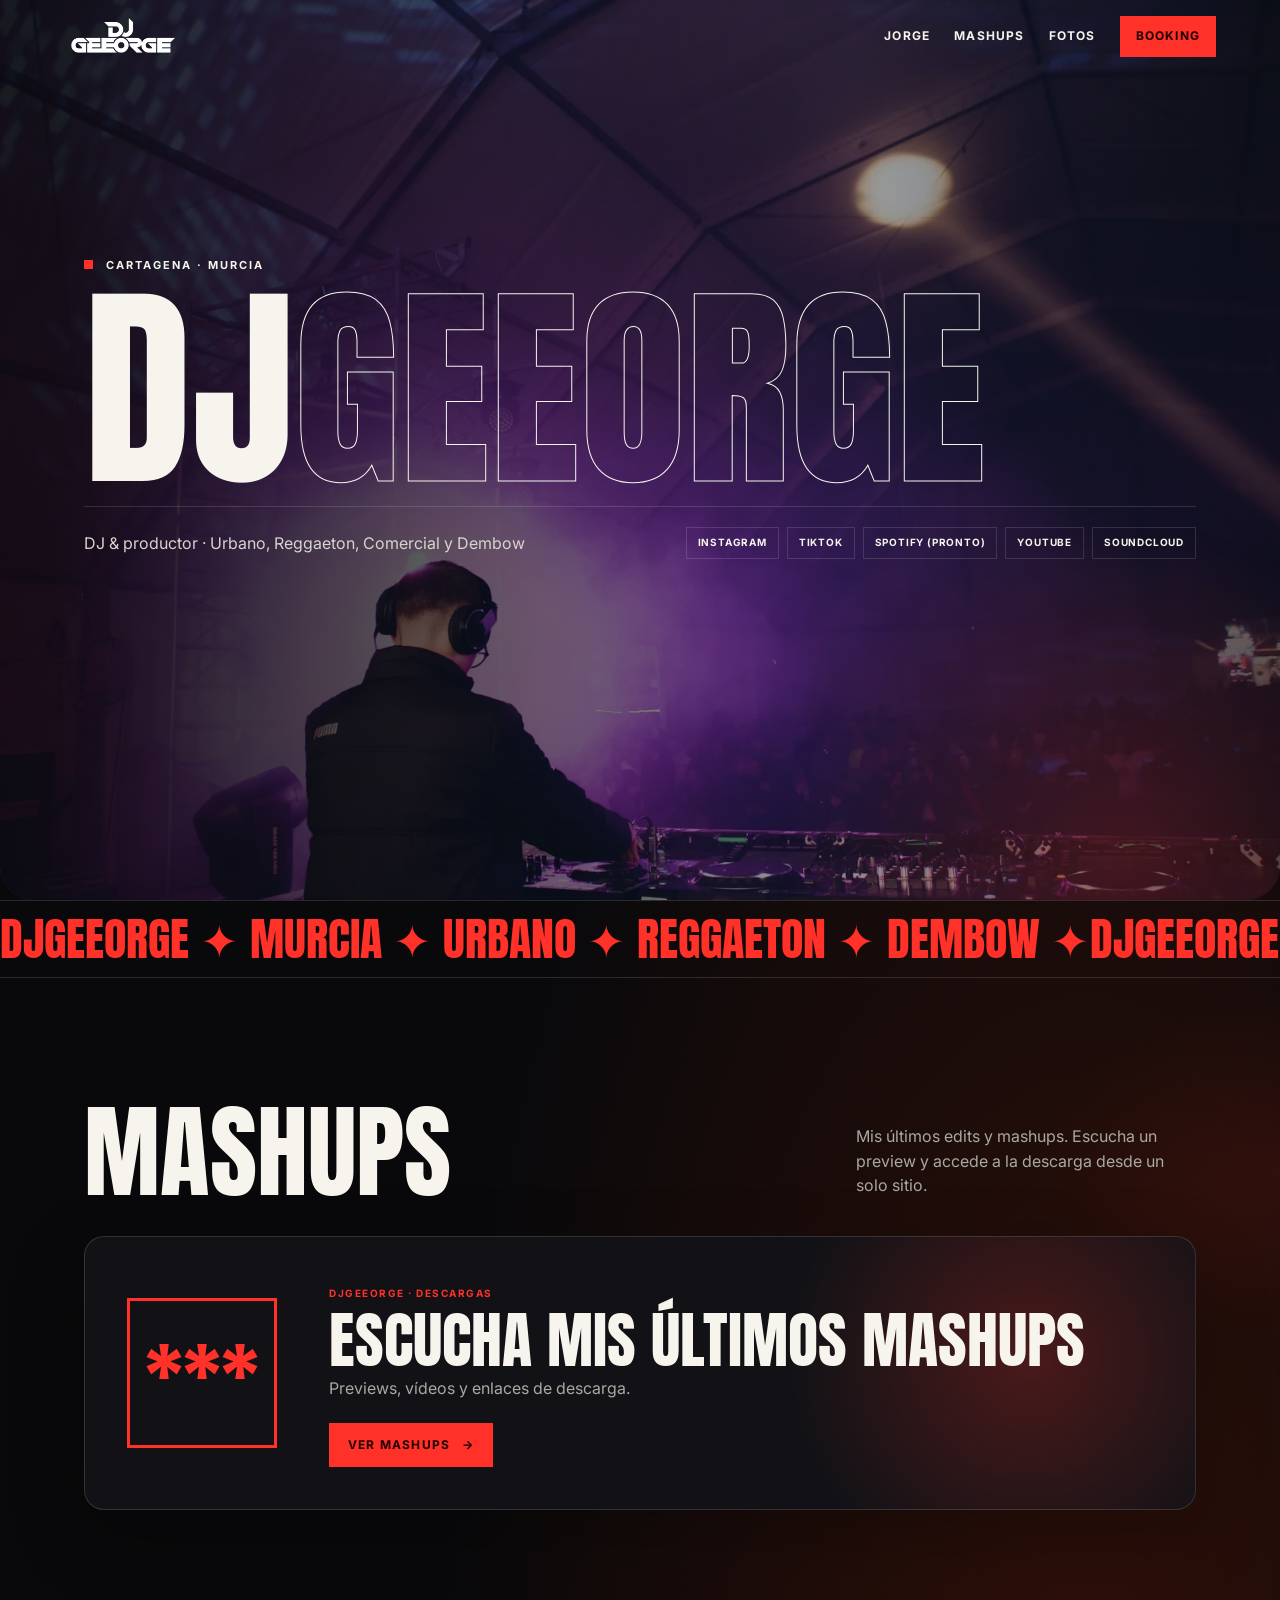
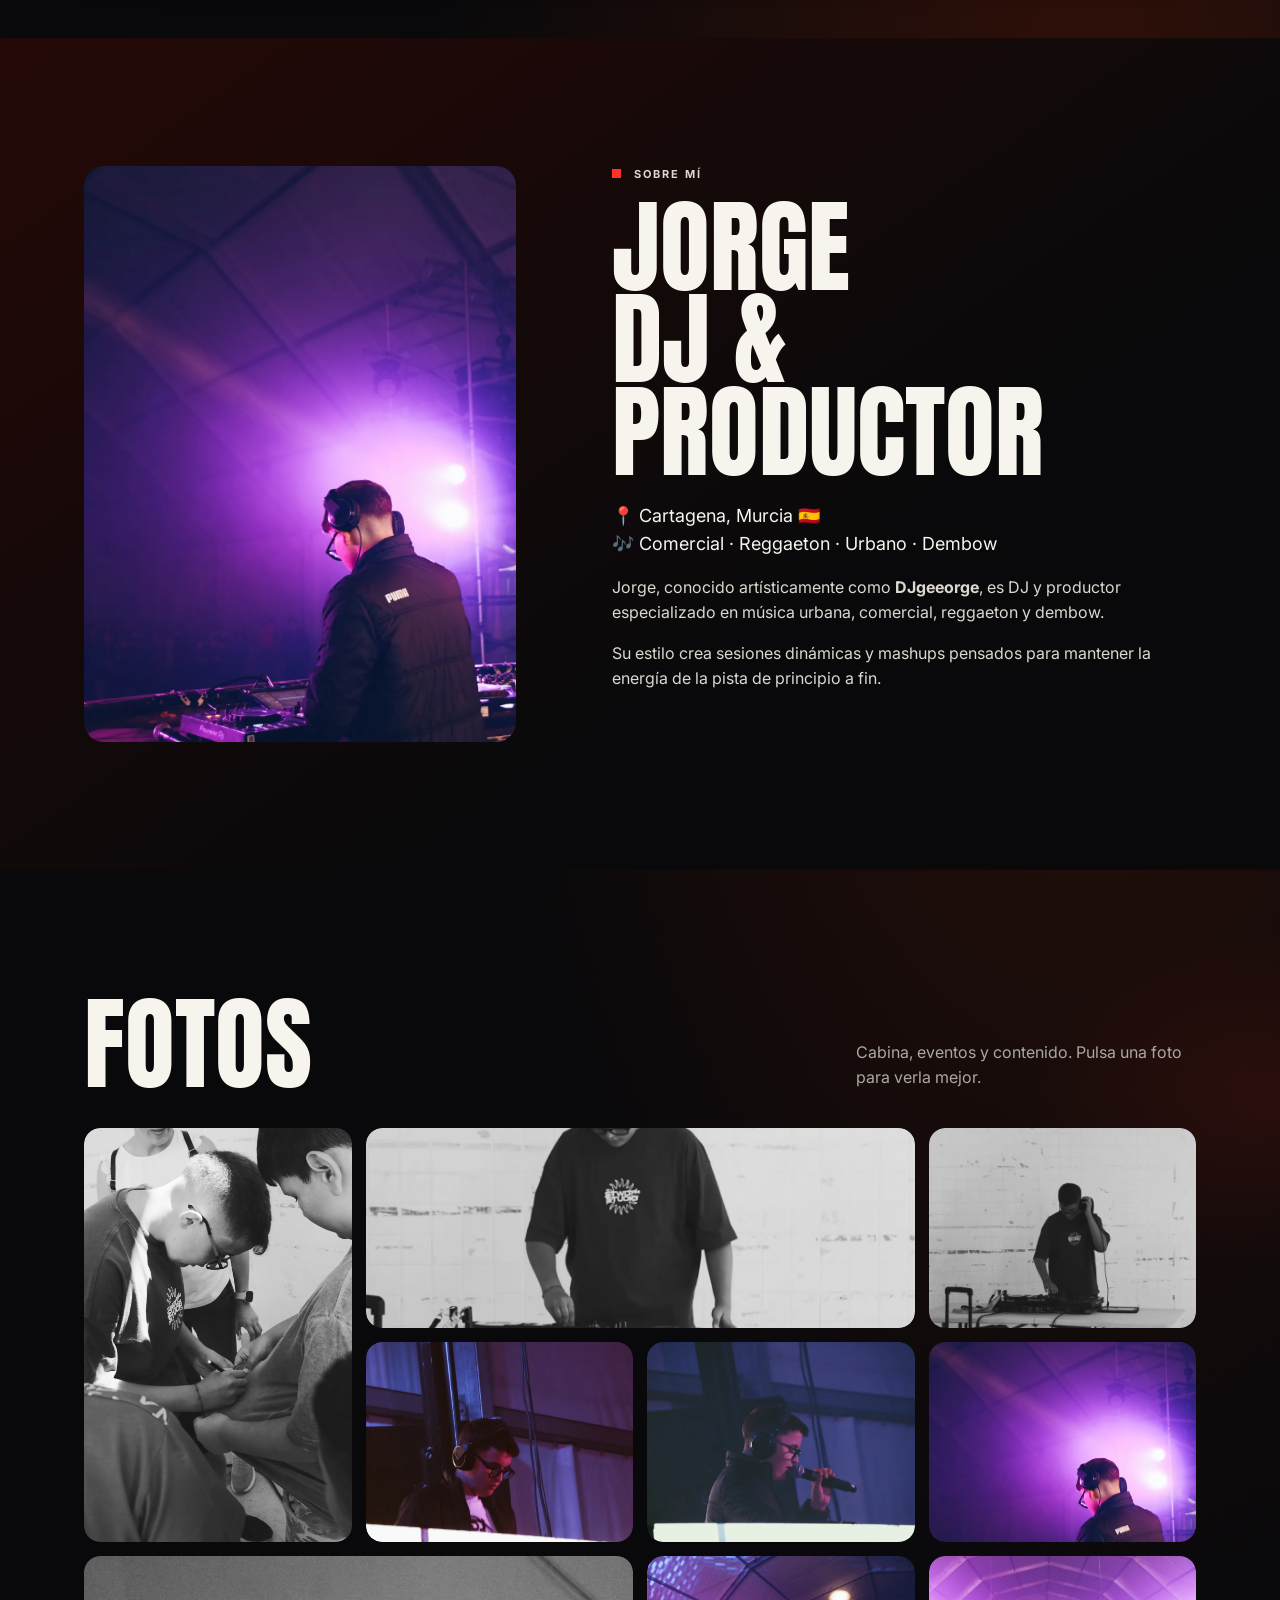
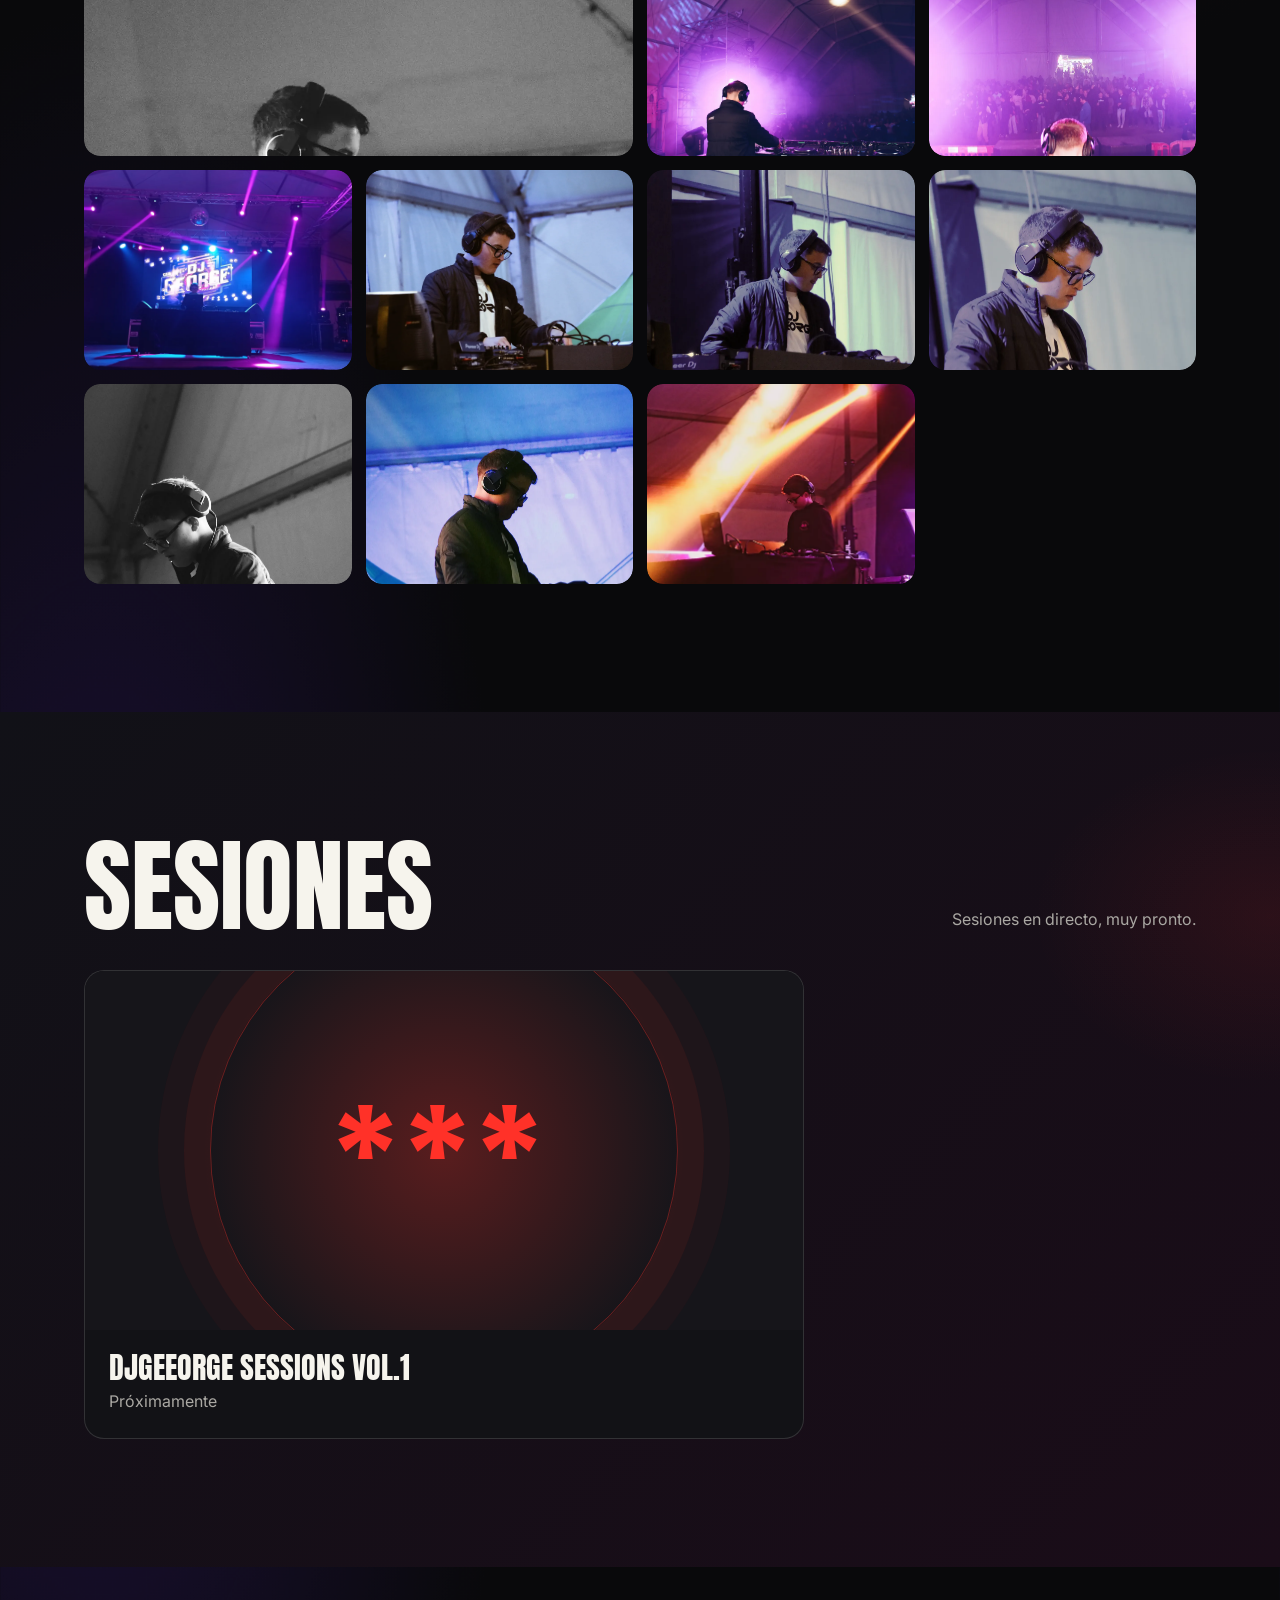
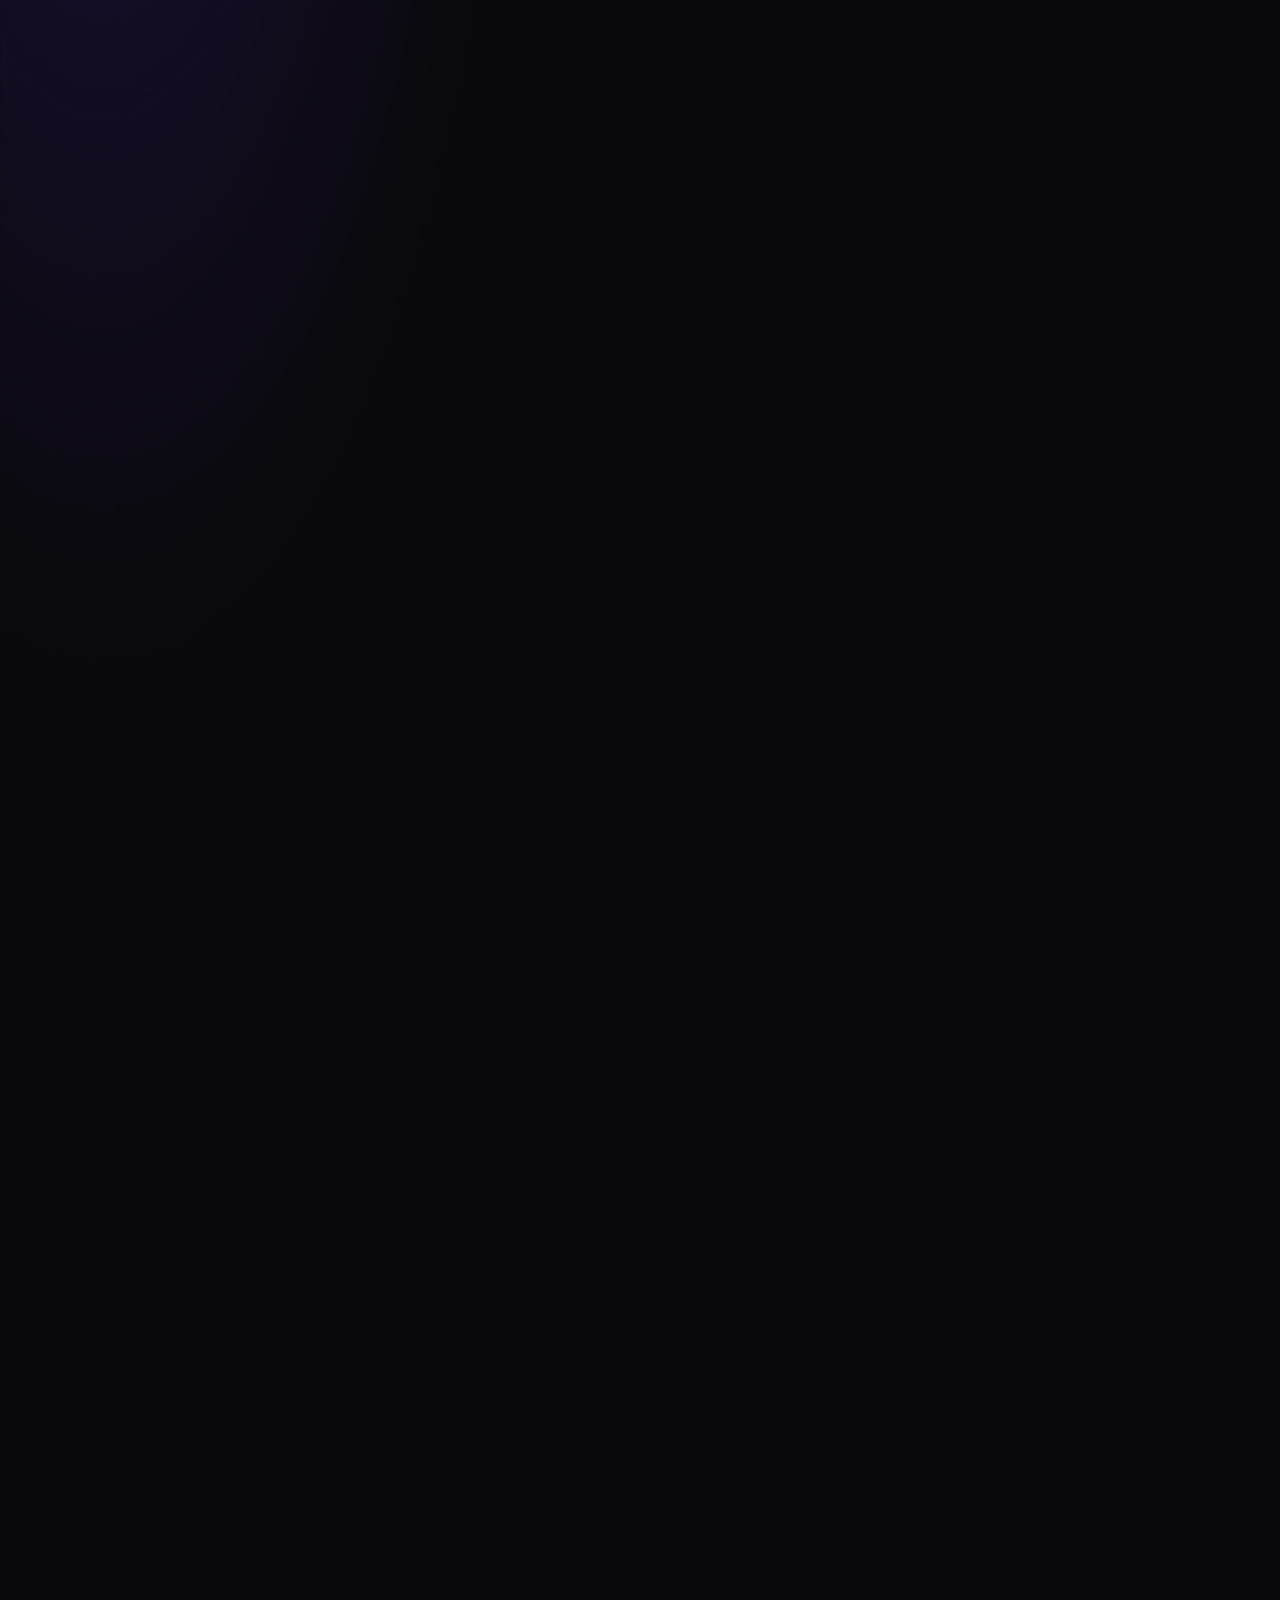
==== commit a49dc533: "Update index.html" ====
--- a/index.html
+++ b/index.html
@@ -3,7 +3,7 @@
 <meta charset="utf-8"><meta name="viewport" content="width=device-width, initial-scale=1"><meta name="theme-color" content="#09090b"><meta name="description" content="DJgeeorge · DJ y productor de Cartagena, Murcia."><title>DJgeeorge — DJ & productor</title>
 <link rel="preconnect" href="https://fonts.googleapis.com"><link rel="preconnect" href="https://fonts.gstatic.com" crossorigin><link href="https://fonts.googleapis.com/css2?family=Anton&family=Inter:wght@400;500;600;700&display=swap" rel="stylesheet"><link rel="stylesheet" href="style.css"><link rel="stylesheet" href="motion.css"><link rel="stylesheet" href="features.css"><link rel="stylesheet" href="fixes.css"></head>
 <body><nav class="nav" id="nav" aria-label="Navegación principal"><a class="brand" href="#inicio" aria-label="DJgeeorge, inicio"><img src="logos/logo-blanco.png" alt="DJgeeorge"></a><button class="menu-button" id="menu-button" aria-expanded="false" aria-controls="menu">Menú</button><div class="menu" id="menu"><a href="#jorge">Jorge</a><a href="#mashups">Mashups</a><a href="#fotos">Fotos</a><a class="button button-small" href="#booking">Booking</a></div></nav>
-<header class="hero" id="inicio"><div class="container hero-content"><p class="eyebrow"><span></span> Cartagena · Murcia</p><h1>DJ<span>geeorge</span></h1><div class="hero-footer"><p>DJ & productor · Urbano, Reggaeton, Comercial y Dembow</p><div class="socials"><a href="https://www.instagram.com/djgeeorge" target="_blank" rel="noopener">Instagram</a><a href="https://www.tiktok.com/@djgeeorge" target="_blank" rel="noopener">TikTok</a><a href="" target="_red" rel="noopener">***</a><a href="https://www.youtube.com/@DJgeeorge" target="_blank" rel="noopener">YouTube</a><a href="https://soundcloud.com/djgeeorge" target="_blank" rel="noopener">SoundCloud</a></div></div></div></header>
+<header class="hero" id="inicio"><div class="container hero-content"><p class="eyebrow"><span></span> Cartagena · Murcia</p><h1>DJ<span>geeorge</span></h1><div class="hero-footer"><p>DJ & productor · Urbano, Reggaeton, Comercial y Dembow</p><div class="socials"><a href="https://www.instagram.com/djgeeorge" target="_blank" rel="noopener">Instagram</a><a href="https://www.tiktok.com/@djgeeorge" target="_blank" rel="noopener">TikTok</a><a href="" target="_red" rel="noopener">Spotify (pronto)</a><a href="https://www.youtube.com/@DJgeeorge" target="_blank" rel="noopener">YouTube</a><a href="https://soundcloud.com/djgeeorge" target="_blank" rel="noopener">SoundCloud</a></div></div></div></header>
 <div class="ticker" aria-hidden="true"><div><span>DJGEEORGE ✦ MURCIA ✦ URBANO ✦ REGGAETON ✦ DEMBOW ✦ </span><span>DJGEEORGE ✦ MURCIA ✦ URBANO ✦ REGGAETON ✦ DEMBOW ✦ </span><span>DJGEEORGE ✦ MURCIA ✦ URBANO ✦ REGGAETON ✦ DEMBOW ✦ </span><span>DJGEEORGE ✦ MURCIA ✦ URBANO ✦ REGGAETON ✦ DEMBOW ✦ </span></div></div>
 <main><section class="section" id="mashups"><div class="container"><div class="heading"><h2>Mashups</h2><p>Mis últimos edits y mashups. Escucha un preview y accede a la descarga desde un solo sitio.</p></div><a class="mashups-link" href="descargas/"><div class="mashups-mark">***</div><div><small>DJgeeorge · Descargas</small><h3>Escucha mis últimos mashups</h3><p>Previews, vídeos y enlaces de descarga.</p><span class="button">Ver mashups <b>→</b></span></div></a></div></section>
 <section class="section bio" id="jorge"><div class="container bio-grid"><img src="assets/web/bio.webp" alt="DJgeeorge en cabina" loading="lazy"><div><p class="eyebrow"><span></span> Sobre mí</p><h2>Jorge<br>DJ & productor</h2><p class="intro">📍 Cartagena, Murcia 🇪🇸<br>🎶 Comercial · Reggaeton · Urbano · Dembow</p><p>Jorge, conocido artísticamente como <strong>DJgeeorge</strong>, es DJ y productor especializado en música urbana, comercial, reggaeton y dembow.</p><p>Su estilo crea sesiones dinámicas y mashups pensados para mantener la energía de la pista de principio a fin.</p></div></div></section>
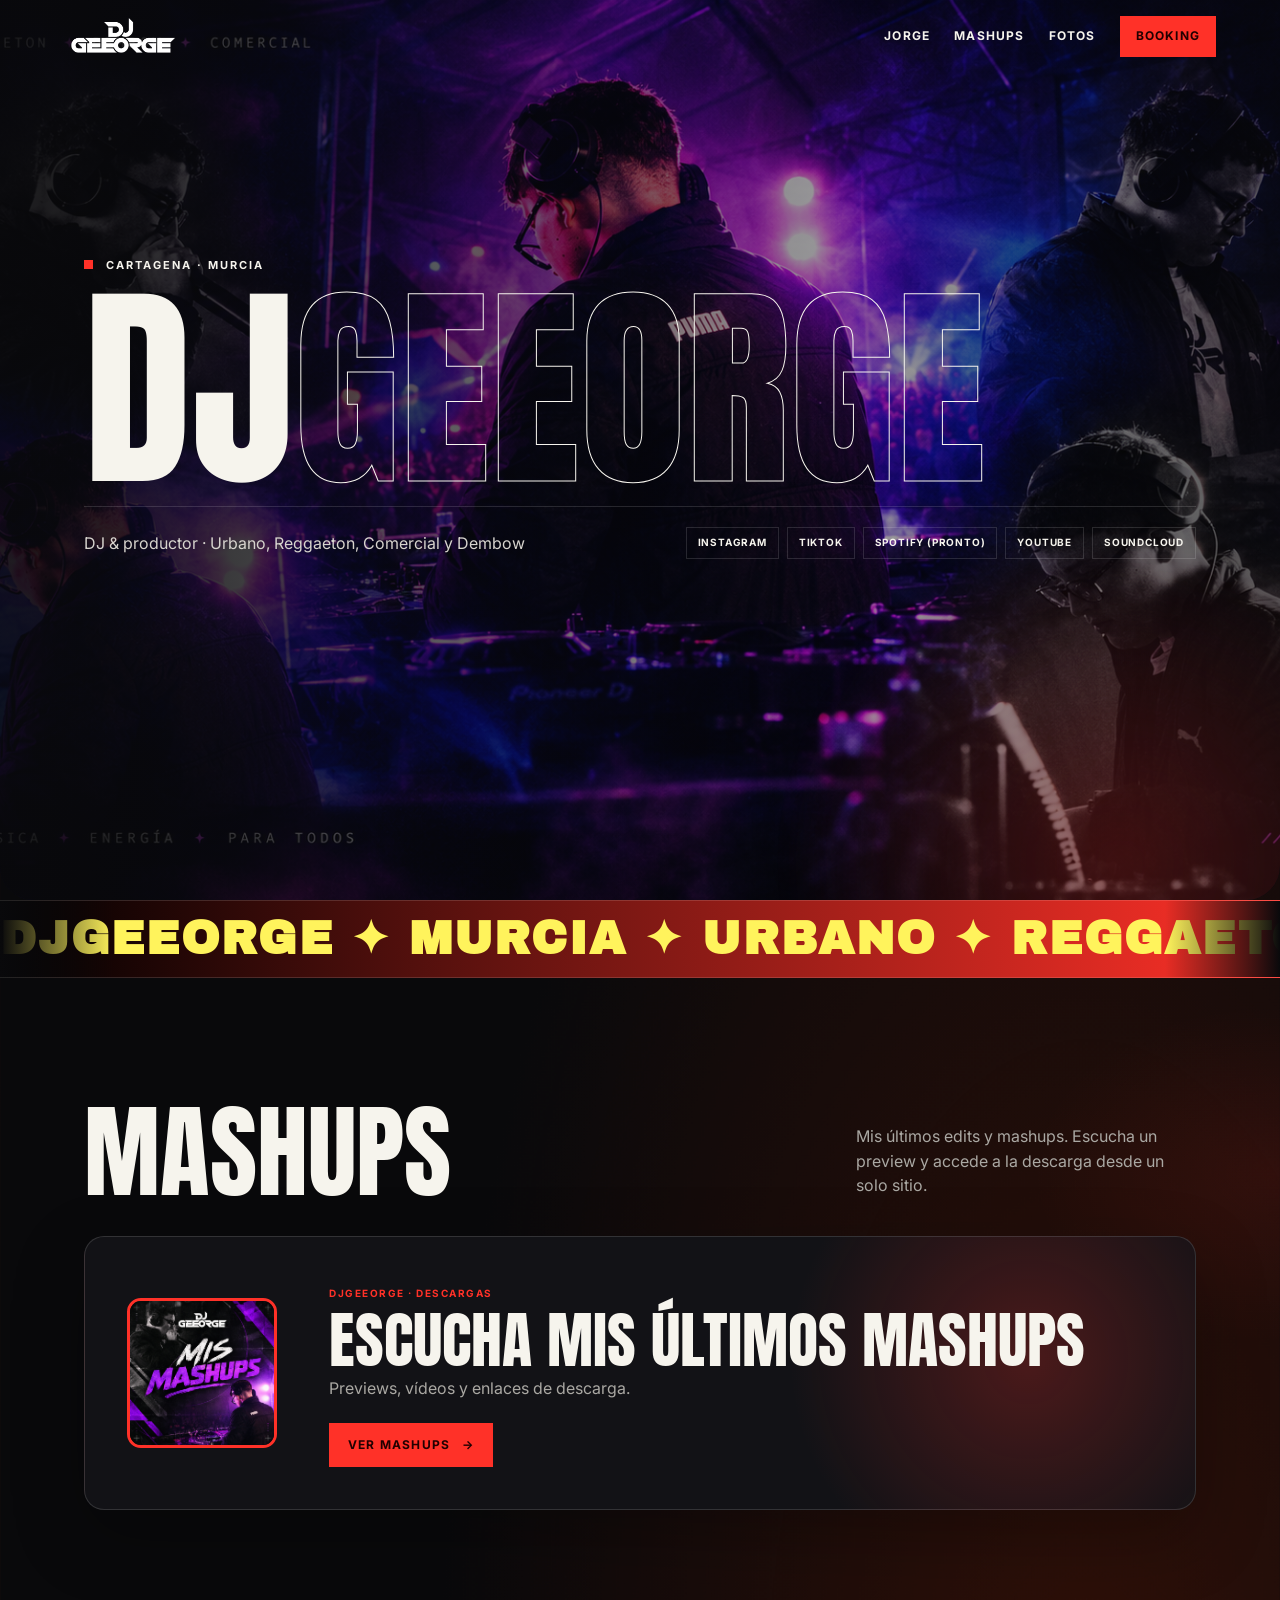
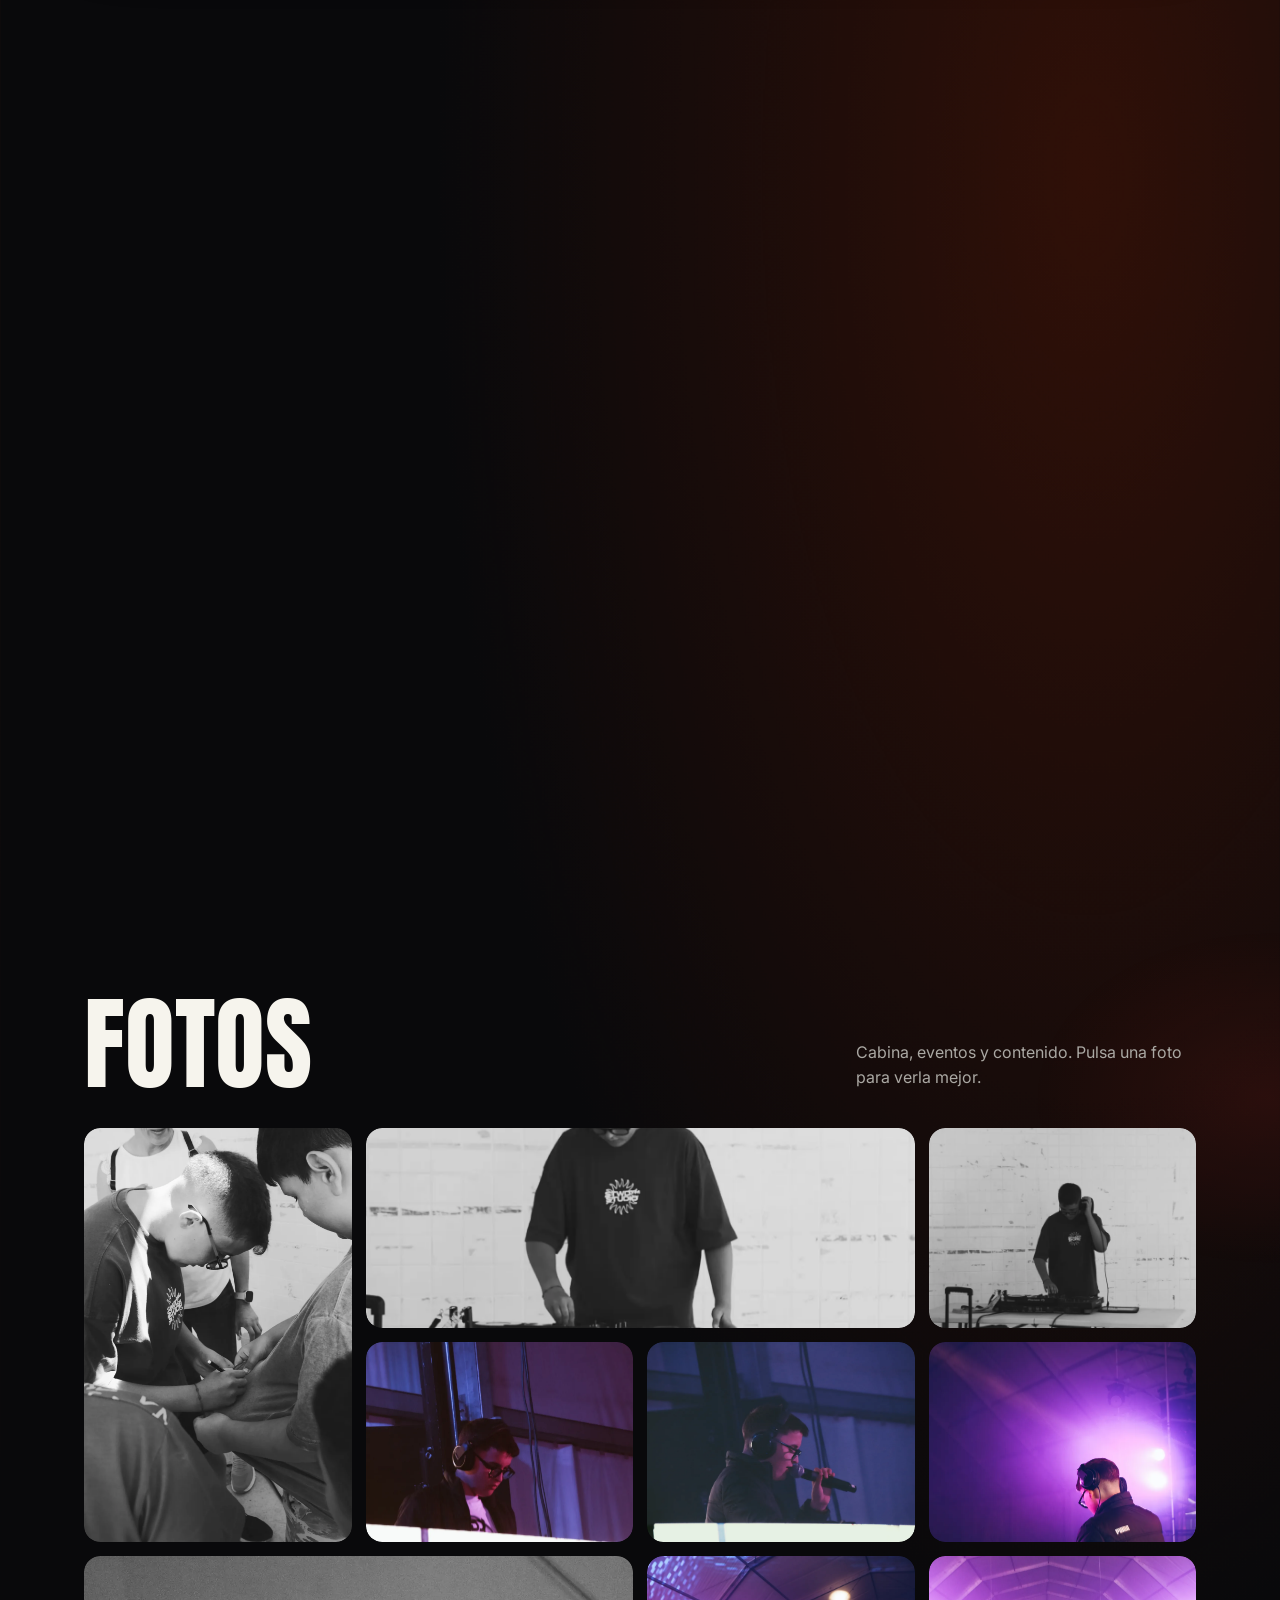
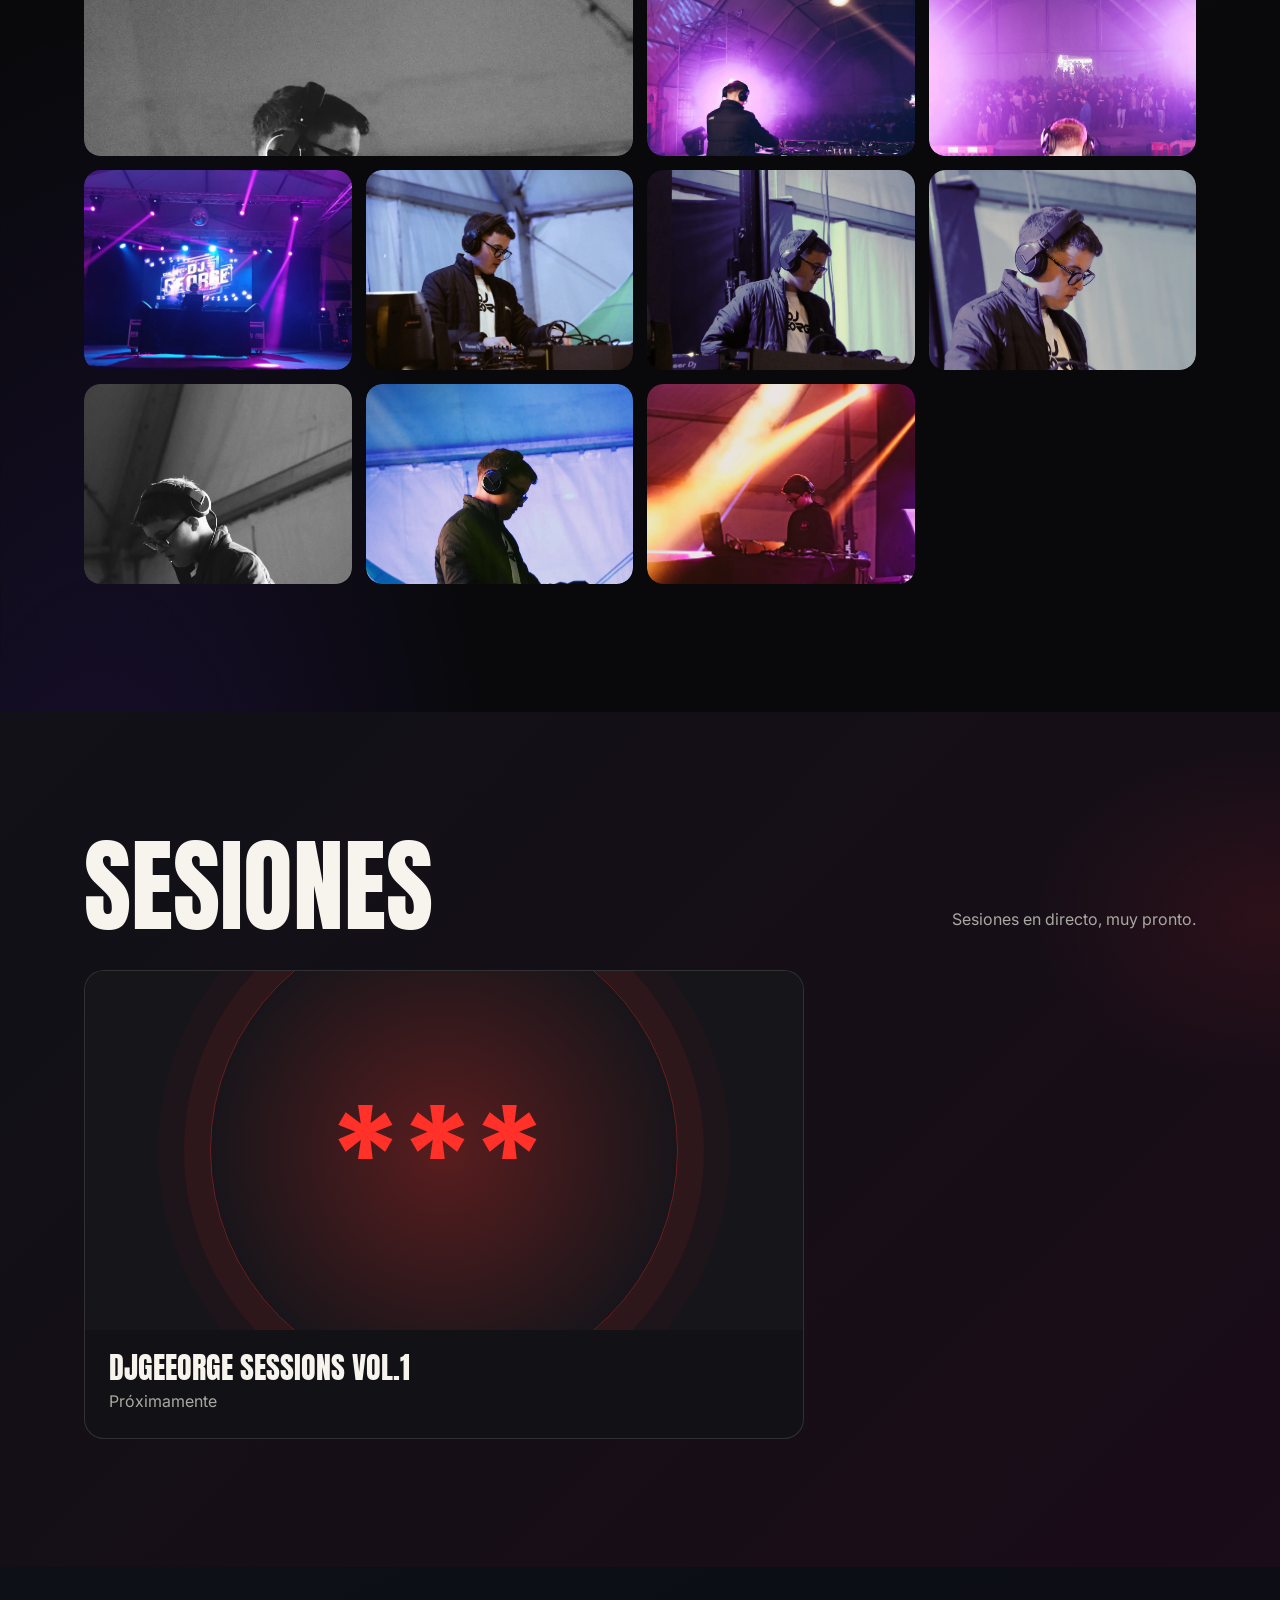
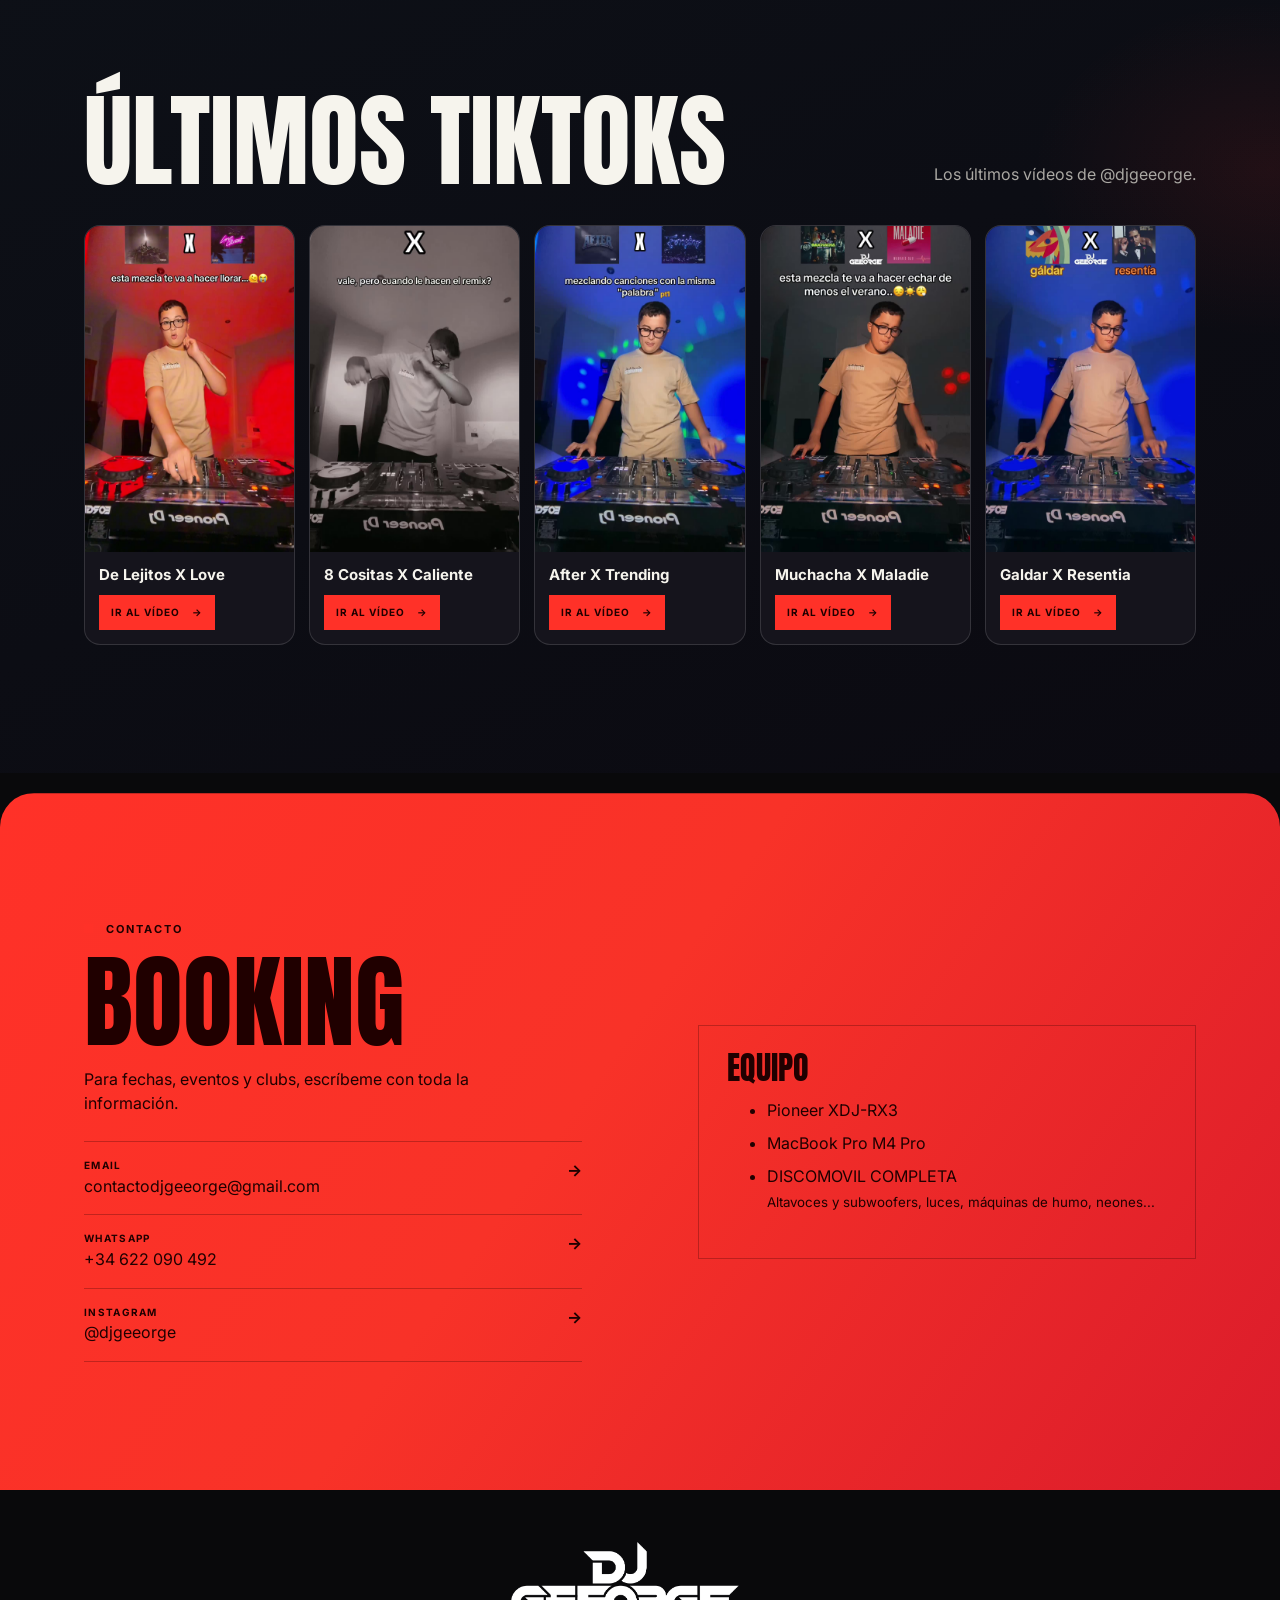
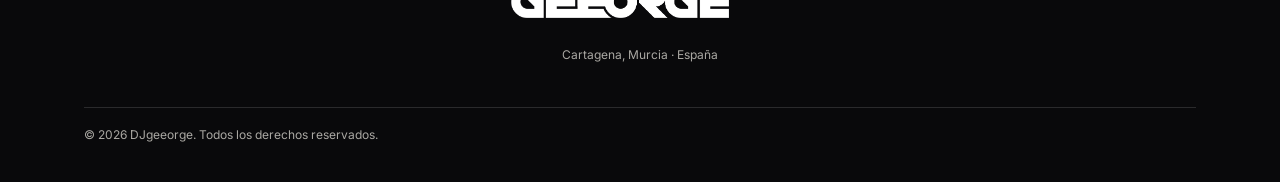
==== commit e4da6168: "terminadav1" ====
--- a/index.html
+++ b/index.html
@@ -1,16 +1,16 @@
 <!doctype html>
 <html lang="es"><head>
 <meta charset="utf-8"><meta name="viewport" content="width=device-width, initial-scale=1"><meta name="theme-color" content="#09090b"><meta name="description" content="DJgeeorge · DJ y productor de Cartagena, Murcia."><title>DJgeeorge — DJ & productor</title>
-<link rel="preconnect" href="https://fonts.googleapis.com"><link rel="preconnect" href="https://fonts.gstatic.com" crossorigin><link href="https://fonts.googleapis.com/css2?family=Anton&family=Inter:wght@400;500;600;700&display=swap" rel="stylesheet"><link rel="stylesheet" href="style.css"><link rel="stylesheet" href="motion.css"><link rel="stylesheet" href="features.css"><link rel="stylesheet" href="fixes.css"></head>
+<link rel="preconnect" href="https://fonts.googleapis.com"><link rel="preconnect" href="https://fonts.gstatic.com" crossorigin><link href="https://fonts.googleapis.com/css2?family=Anton&family=Archivo+Black&family=Inter:wght@400;500;600;700&display=swap" rel="stylesheet"><link rel="stylesheet" href="style.css"><link rel="stylesheet" href="motion.css"><link rel="stylesheet" href="features.css"><link rel="stylesheet" href="fixes.css"><link rel="stylesheet" href="ticker.css"></head>
 <body><nav class="nav" id="nav" aria-label="Navegación principal"><a class="brand" href="#inicio" aria-label="DJgeeorge, inicio"><img src="logos/logo-blanco.png" alt="DJgeeorge"></a><button class="menu-button" id="menu-button" aria-expanded="false" aria-controls="menu">Menú</button><div class="menu" id="menu"><a href="#jorge">Jorge</a><a href="#mashups">Mashups</a><a href="#fotos">Fotos</a><a class="button button-small" href="#booking">Booking</a></div></nav>
 <header class="hero" id="inicio"><div class="container hero-content"><p class="eyebrow"><span></span> Cartagena · Murcia</p><h1>DJ<span>geeorge</span></h1><div class="hero-footer"><p>DJ & productor · Urbano, Reggaeton, Comercial y Dembow</p><div class="socials"><a href="https://www.instagram.com/djgeeorge" target="_blank" rel="noopener">Instagram</a><a href="https://www.tiktok.com/@djgeeorge" target="_blank" rel="noopener">TikTok</a><a href="" target="_red" rel="noopener">Spotify (pronto)</a><a href="https://www.youtube.com/@DJgeeorge" target="_blank" rel="noopener">YouTube</a><a href="https://soundcloud.com/djgeeorge" target="_blank" rel="noopener">SoundCloud</a></div></div></div></header>
-<div class="ticker" aria-hidden="true"><div><span>DJGEEORGE ✦ MURCIA ✦ URBANO ✦ REGGAETON ✦ DEMBOW ✦ </span><span>DJGEEORGE ✦ MURCIA ✦ URBANO ✦ REGGAETON ✦ DEMBOW ✦ </span><span>DJGEEORGE ✦ MURCIA ✦ URBANO ✦ REGGAETON ✦ DEMBOW ✦ </span><span>DJGEEORGE ✦ MURCIA ✦ URBANO ✦ REGGAETON ✦ DEMBOW ✦ </span></div></div>
-<main><section class="section" id="mashups"><div class="container"><div class="heading"><h2>Mashups</h2><p>Mis últimos edits y mashups. Escucha un preview y accede a la descarga desde un solo sitio.</p></div><a class="mashups-link" href="descargas/"><div class="mashups-mark">***</div><div><small>DJgeeorge · Descargas</small><h3>Escucha mis últimos mashups</h3><p>Previews, vídeos y enlaces de descarga.</p><span class="button">Ver mashups <b>→</b></span></div></a></div></section>
+<div class="ticker" aria-hidden="true"><div><span>DJGEEORGE&nbsp;✦&nbsp;MURCIA&nbsp;✦&nbsp;URBANO&nbsp;✦&nbsp;REGGAETON&nbsp;✦&nbsp;COMERCIAL&nbsp;✦&nbsp;DEMBOW&nbsp;✦&nbsp;</span><span>DJGEEORGE&nbsp;✦&nbsp;MURCIA&nbsp;✦&nbsp;URBANO&nbsp;✦&nbsp;REGGAETON&nbsp;✦&nbsp;COMERCIAL&nbsp;✦&nbsp;DEMBOW&nbsp;✦&nbsp;</span><span>DJGEEORGE&nbsp;✦&nbsp;MURCIA&nbsp;✦&nbsp;URBANO&nbsp;✦&nbsp;REGGAETON&nbsp;✦&nbsp;COMERCIAL&nbsp;✦&nbsp;DEMBOW&nbsp;✦&nbsp;</span><span>DJGEEORGE&nbsp;✦&nbsp;MURCIA&nbsp;✦&nbsp;URBANO&nbsp;✦&nbsp;REGGAETON&nbsp;✦&nbsp;COMERCIAL&nbsp;✦&nbsp;DEMBOW&nbsp;✦&nbsp;</span></div></div>
+<main><section class="section" id="mashups"><div class="container"><div class="heading"><h2>Mashups</h2><p>Mis últimos edits y mashups. Escucha un preview y accede a la descarga desde un solo sitio.</p></div><a class="mashups-link" href="descargas/"><img class="mashups-mark" src="assets/web/mashups-cover.jpg" alt="DJgeeorge - Mis Mashups" loading="lazy"><div><small>DJgeeorge · Descargas</small><h3>Escucha mis últimos mashups</h3><p>Previews, vídeos y enlaces de descarga.</p><span class="button">Ver mashups <b>→</b></span></div></a></div></section>
 <section class="section bio" id="jorge"><div class="container bio-grid"><img src="assets/web/bio.webp" alt="DJgeeorge en cabina" loading="lazy"><div><p class="eyebrow"><span></span> Sobre mí</p><h2>Jorge<br>DJ & productor</h2><p class="intro">📍 Cartagena, Murcia 🇪🇸<br>🎶 Comercial · Reggaeton · Urbano · Dembow</p><p>Jorge, conocido artísticamente como <strong>DJgeeorge</strong>, es DJ y productor especializado en música urbana, comercial, reggaeton y dembow.</p><p>Su estilo crea sesiones dinámicas y mashups pensados para mantener la energía de la pista de principio a fin.</p></div></div></section>
 <section class="section" id="fotos"><div class="container"><div class="heading"><h2>Fotos</h2><p>Cabina, eventos y contenido. Pulsa una foto para verla mejor.</p></div><div class="gallery"><button class="gallery-button"><img src="assets/web/gallery-01.webp" alt="DJgeeorge en directo" loading="lazy"></button><button class="gallery-button"><img src="assets/web/gallery-02.webp" alt="DJgeeorge en cabina" loading="lazy"></button><button class="gallery-button"><img src="assets/web/gallery-03.webp" alt="DJgeeorge durante un evento" loading="lazy"></button><button class="gallery-button"><img src="assets/web/gallery-04.webp" alt="DJgeeorge" loading="lazy"></button><button class="gallery-button"><img src="assets/web/gallery-05.webp" alt="DJgeeorge en directo" loading="lazy"></button><button class="gallery-button"><img src="assets/web/gallery-06.webp" alt="DJgeeorge en cabina" loading="lazy"></button><button class="gallery-button"><img src="assets/web/gallery-07.webp" alt="DJgeeorge durante un evento" loading="lazy"></button><button class="gallery-button"><img src="assets/web/gallery-08.webp" alt="DJgeeorge" loading="lazy"></button><button class="gallery-button"><img src="assets/web/gallery-09.webp" alt="DJgeeorge en directo" loading="lazy"></button><button class="gallery-button"><img src="assets/web/gallery-10.webp" alt="DJgeeorge en cabina" loading="lazy"></button><button class="gallery-button"><img src="assets/web/gallery-11.webp" alt="DJgeeorge durante un evento" loading="lazy"></button><button class="gallery-button"><img src="assets/web/gallery-12.webp" alt="DJgeeorge" loading="lazy"></button><button class="gallery-button"><img src="assets/web/gallery-13.webp" alt="DJgeeorge en directo" loading="lazy"></button><button class="gallery-button"><img src="assets/web/gallery-14.webp" alt="DJgeeorge en cabina" loading="lazy"></button><button class="gallery-button"><img src="assets/web/gallery-15.webp" alt="DJgeeorge durante un evento" loading="lazy"></button><button class="gallery-button"><img src="assets/web/gallery-16.webp" alt="DJgeeorge" loading="lazy"></button></div></div></section>
 <section class="section sessions" id="sesiones"><div class="container"><div class="heading"><h2>Sesiones</h2><p>Sesiones en directo, muy pronto.</p></div><article class="session"><div class="session-art"><b>***</b></div><div class="session-body"><h3>DJgeeorge Sessions Vol.1</h3><p>Próximamente</p></div></article></div></section>
 <section class="section tiktok-section" id="tiktok"><div class="container"><div class="heading"><h2>Últimos TikToks</h2><p>Los últimos vídeos de @djgeeorge.</p></div><div class="tiktok-grid" id="tiktok-grid"></div></div></section>
-<section class="booking section" id="booking"><div class="container booking-grid"><div><p class="eyebrow"><span></span> Contacto</p><h2>Booking</h2><p>Para fechas, eventos y clubs, escríbeme con toda la información.</p><div class="contacts"><a href="mailto:contactodjgeeorge@gmail.com"><span><small>Email</small>contactodjgeeorge@gmail.com</span><b>→</b></a><a href="https://wa.me/34622090492" target="_blank" rel="noopener"><span><small>WhatsApp</small>+34 622 090 492</span><b>→</b></a><a href="https://www.instagram.com/djgeeorge" target="_blank" rel="noopener"><span><small>Instagram</small>@djgeeorge</span><b>→</b></a></div></div><aside><h3>Equipo</h3><ul><li>Pioneer XDJ-RX3</li><li>MacBook Pro M4 Pro</li></ul></aside></div></section></main>
+<section class="booking section" id="booking"><div class="container booking-grid"><div><p class="eyebrow"><span></span> Contacto</p><h2>Booking</h2><p>Para fechas, eventos y clubs, escríbeme con toda la información.</p><div class="contacts"><a href="mailto:contactodjgeeorge@gmail.com"><span><small>Email</small>contactodjgeeorge@gmail.com</span><b>→</b></a><a href="https://wa.me/34622090492" target="_blank" rel="noopener"><span><small>WhatsApp</small>+34 622 090 492</span><b>→</b></a><a href="https://www.instagram.com/djgeeorge" target="_blank" rel="noopener"><span><small>Instagram</small>@djgeeorge</span><b>→</b></a></div></div><aside><h3>Equipo</h3><ul><li>Pioneer XDJ-RX3</li><li>MacBook Pro M4 Pro</li><li>DISCOMOVIL COMPLETA<br><small>Altavoces y subwoofers, luces, máquinas de humo, neones...</small></li></ul></aside></div></section></main>
 <footer><div class="container"><img src="logos/logo-blanco.png" alt="DJgeeorge"><p>Cartagena, Murcia · España</p><p>© 2026 DJgeeorge. Todos los derechos reservados.</p></div></footer><div class="lightbox" id="lightbox" aria-hidden="true"><button class="lightbox-close" aria-label="Cerrar foto">×</button><img id="lightbox-image" alt=""><p id="lightbox-caption"></p></div><script src="tiktoks-data.js"></script><script>const nav=document.querySelector('#nav'),button=document.querySelector('#menu-button'),menu=document.querySelector('#menu');addEventListener('scroll',()=>nav.classList.toggle('is-solid',scrollY>24),{passive:true});button.addEventListener('click',()=>{const open=menu.classList.toggle('is-open');button.setAttribute('aria-expanded',open)});menu.querySelectorAll('a').forEach(a=>a.addEventListener('click',()=>{menu.classList.remove('is-open');button.setAttribute('aria-expanded','false')}));const lightbox=document.querySelector('#lightbox'),lightboxImage=document.querySelector('#lightbox-image'),lightboxCaption=document.querySelector('#lightbox-caption'),closeLightbox=()=>{lightbox.classList.remove('is-open');lightbox.setAttribute('aria-hidden','true');document.body.classList.remove('no-scroll')};document.querySelectorAll('.gallery-button').forEach(btn=>btn.addEventListener('click',()=>{const image=btn.querySelector('img');lightboxImage.src=image.src;lightboxImage.alt=image.alt;lightboxCaption.textContent=image.alt;lightbox.classList.add('is-open');lightbox.setAttribute('aria-hidden','false');document.body.classList.add('no-scroll')}));document.querySelector('.lightbox-close').addEventListener('click',closeLightbox);lightbox.addEventListener('click',e=>{if(e.target===lightbox)closeLightbox()});addEventListener('keydown',e=>{if(e.key==='Escape')closeLightbox()});const cleanTikTokTitle=value=>String(value||'').split('#')[0].split(',')[0].replace(/[\p{Extended_Pictographic}\uFE0F]/gu,'').replace(/\s+/g,' ').trim().toLowerCase().replace(/\b\w/g,l=>l.toUpperCase()),tiktokGrid=document.querySelector('#tiktok-grid'),tiktoks=(window.DJGEEORGE_TIKTOKS||[]).slice(0,5);tiktokGrid.innerHTML=tiktoks.length?tiktoks.map(video=>`<article class="tiktok-card"><img src="${video.cover}" alt="${cleanTikTokTitle(video.title)}" loading="lazy"><div><h3>${cleanTikTokTitle(video.title)}</h3><a class="button" href="${video.url}" target="_blank" rel="noopener">Ir al vídeo <b>→</b></a></div></article>`).join(''):'<a class="tiktok-empty" href="https://www.tiktok.com/@djgeeorge" target="_blank" rel="noopener">Sigue a @djgeeorge en TikTok <b>→</b></a>';const revealItems=document.querySelectorAll('.ticker, main .section, footer');revealItems.forEach(el=>el.classList.add('reveal'));const show=new IntersectionObserver(entries=>entries.forEach(entry=>{if(entry.isIntersecting){entry.target.classList.add('is-visible');show.unobserve(entry.target)}}),{threshold:.13,rootMargin:'0px 0px -7%'});revealItems.forEach(el=>show.observe(el));</script><!-- Cloudflare Web Analytics -->
 <script type="module" src="https://static.cloudflareinsights.com/beacon.min.js" data-cf-beacon='{"token":"641ce010f5e84b31bc3ececbe353310a"}'></script>
 <!-- End Cloudflare Web Analytics -->
--- a/style.css
+++ b/style.css
@@ -1 +1 @@
-:root{--ink:#09090b;--paper:#f6f4ed;--red:#ff3128;--muted:#aaa8a3;--line:#ffffff22;--display:Anton,Impact,sans-serif;--body:Inter,system-ui,sans-serif;--gutter:clamp(20px,5vw,68px)}*{box-sizing:border-box}html{scroll-behavior:smooth}body{margin:0;background:var(--ink);color:var(--paper);font:16px/1.55 var(--body)}a{color:inherit;text-decoration:none}img{display:block;max-width:100%}.container{width:min(1240px,100%);margin:auto;padding-inline:var(--gutter)}h1,h2,h3{margin:0;font-family:var(--display);font-weight:400;line-height:.9;text-transform:uppercase}.nav{position:fixed;z-index:10;inset:0 0 auto;display:flex;align-items:center;justify-content:space-between;padding:16px var(--gutter);transition:.2s}.nav.is-solid{background:#09090bed;border-bottom:1px solid var(--line);backdrop-filter:blur(12px)}.brand img{width:132px}.menu{display:flex;align-items:center;gap:24px;font-size:12px;font-weight:700;letter-spacing:.1em;text-transform:uppercase}.menu>a:not(.button):hover{color:var(--red)}.menu-button{display:none;border:0;background:transparent;color:var(--paper);font:700 12px var(--body);letter-spacing:.1em;text-transform:uppercase}.button{display:inline-flex;align-items:center;gap:12px;margin-top:22px;padding:12px 18px;border:1px solid var(--red);background:var(--red);color:#210000;font-size:12px;font-weight:700;letter-spacing:.1em;text-transform:uppercase;transition:.2s}.button:hover{background:var(--paper);border-color:var(--paper)}.button-small{margin:0;padding:10px 15px}.hero{min-height:100svh;display:grid;align-items:end;position:relative;overflow:hidden;border-radius:0 0 34px 34px;background:#181818}.hero:before{position:absolute;inset:0;content:"";background:linear-gradient(90deg,#09090be8 4%,#09090a65 67%,#09090ab0),url('assets/web/hero.webp') center/cover}.hero-content{position:relative;padding-bottom:clamp(42px,7vw,84px)}.eyebrow{margin:0;font-size:11px;font-weight:700;letter-spacing:.18em;text-transform:uppercase}.eyebrow span{display:inline-block;width:9px;height:9px;margin-right:8px;background:var(--red)}h1{margin:18px 0;font-size:clamp(78px,17vw,220px)}h1 span{color:transparent;-webkit-text-stroke:1px var(--paper)}.hero-footer{display:flex;justify-content:space-between;align-items:center;gap:24px;padding-top:20px;border-top:1px solid var(--line)}.hero-footer p{margin:0;color:#d7d4ce}.socials{display:flex;gap:8px;flex-wrap:wrap}.socials a{padding:7px 11px;border:1px solid var(--line);font-size:10px;font-weight:700;letter-spacing:.08em;text-transform:uppercase}.socials a:hover{color:var(--red);border-color:var(--red)}.ticker{overflow:hidden;padding:15px 0;border-block:1px solid var(--line);color:var(--red);font:clamp(24px,4vw,46px)/1 var(--display);white-space:nowrap}.ticker div{width:max-content;animation:scroll 30s linear infinite}@keyframes scroll{to{transform:translateX(-20%)}}.section{padding-block:clamp(74px,10vw,130px)}.heading{display:flex;align-items:end;justify-content:space-between;gap:30px;margin-bottom:38px}.heading h2,.bio h2,.booking h2{font-size:clamp(54px,8vw,106px)}.heading p{max-width:34ch;margin:0;color:var(--muted)}.mashups-link{display:flex;align-items:center;gap:clamp(20px,5vw,52px);padding:clamp(22px,4vw,42px);overflow:hidden;border:1px solid var(--line);border-radius:20px;background:radial-gradient(circle at 85% 45%,#ff31283d,transparent 25%),#121216;transition:transform .25s,border-color .25s}.mashups-link:hover{transform:translateY(-5px);border-color:var(--red)}.mashups-mark{display:grid;flex:0 0 auto;place-items:center;width:clamp(90px,16vw,150px);aspect-ratio:1;border:3px solid var(--red);color:var(--red);font:clamp(48px,8vw,84px)/.8 var(--display)}.mashups-link small{color:var(--red);font-size:10px;font-weight:700;letter-spacing:.15em;text-transform:uppercase}.mashups-link h3{margin:8px 0;font-size:clamp(31px,5vw,62px)}.mashups-link p{margin:0;color:var(--muted)}.bio{background:linear-gradient(145deg,#250907,#09090b 65%)}.bio-grid{display:grid;grid-template-columns:.85fr 1.15fr;gap:clamp(32px,8vw,96px);align-items:start}.bio-grid>img{width:100%;aspect-ratio:3/4;object-fit:cover;border-radius:20px}.bio h2{margin:18px 0 24px}.bio p{max-width:62ch;color:#dcd8cf}.bio .intro{font-size:18px;color:var(--paper)}.gallery{display:grid;grid-template-columns:repeat(4,1fr);grid-auto-rows:200px;gap:14px}.gallery img{width:100%;height:100%;object-fit:cover;border-radius:16px}.gallery img:nth-child(1){grid-row:span 2}.gallery img:nth-child(2),.gallery img:nth-child(6){grid-column:span 2}.booking{margin-top:20px;border-radius:34px 34px 0 0;background:var(--red);color:#200000}.booking-grid{display:grid;grid-template-columns:1fr 1fr;gap:clamp(40px,9vw,120px)}.booking h2{margin:18px 0}.booking p{max-width:40ch}.contacts{margin-top:25px;border-top:1px solid #30000048}.contacts a{display:flex;justify-content:space-between;gap:12px;padding:16px 0;border-bottom:1px solid #30000048}.contacts a:hover{padding-inline:12px;background:#ffffff1c}.contacts small{display:block;font-size:10px;font-weight:700;letter-spacing:.13em;text-transform:uppercase}.booking aside{align-self:center;padding:28px;border:1px solid #30000048}.booking aside h3{font-size:32px}.booking aside li{margin-block:8px}footer{padding:52px 0 25px;text-align:center}footer img{width:min(290px,70vw);margin:0 auto 25px}footer p{color:var(--muted);font-size:12px}footer p:last-child{margin-top:42px;padding-top:18px;border-top:1px solid var(--line);text-align:left}@media(max-width:720px){.menu-button{display:block}.menu{display:none}.menu.is-open{position:absolute;top:64px;left:0;right:0;display:flex;flex-direction:column;align-items:stretch;padding:20px var(--gutter);background:#09090bf5;border-bottom:1px solid var(--line)}.menu .button{margin:0;text-align:center;justify-content:center}.hero{border-radius:0 0 24px 24px}.hero-footer,.heading{align-items:start;flex-direction:column}.bio-grid,.booking-grid{grid-template-columns:1fr}.gallery{grid-template-columns:repeat(2,1fr);grid-auto-rows:160px;gap:10px}.gallery img:nth-child(1),.gallery img:nth-child(2),.gallery img:nth-child(6){grid-column:auto;grid-row:auto}.booking{border-radius:24px 24px 0 0}.mashups-link{align-items:flex-start}.mashups-mark{width:80px;font-size:43px}.mashups-link p{font-size:13px}}@media(prefers-reduced-motion:reduce){html{scroll-behavior:auto}.ticker div{animation:none}}
+:root{--ink:#09090b;--paper:#f6f4ed;--red:#ff3128;--muted:#aaa8a3;--line:#ffffff22;--display:Anton,Impact,sans-serif;--body:Inter,system-ui,sans-serif;--gutter:clamp(20px,5vw,68px)}*{box-sizing:border-box}html{scroll-behavior:smooth}body{margin:0;background:var(--ink);color:var(--paper);font:16px/1.55 var(--body)}a{color:inherit;text-decoration:none}img{display:block;max-width:100%}.container{width:min(1240px,100%);margin:auto;padding-inline:var(--gutter)}h1,h2,h3{margin:0;font-family:var(--display);font-weight:400;line-height:.9;text-transform:uppercase}.nav{position:fixed;z-index:10;inset:0 0 auto;display:flex;align-items:center;justify-content:space-between;padding:16px var(--gutter);transition:.2s}.nav.is-solid{background:#09090bed;border-bottom:1px solid var(--line);backdrop-filter:blur(12px)}.brand img{width:132px}.menu{display:flex;align-items:center;gap:24px;font-size:12px;font-weight:700;letter-spacing:.1em;text-transform:uppercase}.menu>a:not(.button):hover{color:var(--red)}.menu-button{display:none;border:0;background:transparent;color:var(--paper);font:700 12px var(--body);letter-spacing:.1em;text-transform:uppercase}.button{display:inline-flex;align-items:center;gap:12px;margin-top:22px;padding:12px 18px;border:1px solid var(--red);background:var(--red);color:#210000;font-size:12px;font-weight:700;letter-spacing:.1em;text-transform:uppercase;transition:.2s}.button:hover{background:var(--paper);border-color:var(--paper)}.button-small{margin:0;padding:10px 15px}.hero{min-height:100svh;display:grid;align-items:end;position:relative;overflow:hidden;border-radius:0 0 34px 34px;background:#181818}.hero:before{position:absolute;inset:0;content:"";background:linear-gradient(90deg,#09090be8 4%,#09090a65 67%,#09090ab0),url('assets/web/hero.webp') center/cover}.hero-content{position:relative;padding-bottom:clamp(42px,7vw,84px)}.eyebrow{margin:0;font-size:11px;font-weight:700;letter-spacing:.18em;text-transform:uppercase}.eyebrow span{display:inline-block;width:9px;height:9px;margin-right:8px;background:var(--red)}h1{margin:18px 0;font-size:clamp(78px,17vw,220px)}h1 span{color:transparent;-webkit-text-stroke:1px var(--paper)}.hero-footer{display:flex;justify-content:space-between;align-items:center;gap:24px;padding-top:20px;border-top:1px solid var(--line)}.hero-footer p{margin:0;color:#d7d4ce}.socials{display:flex;gap:8px;flex-wrap:wrap}.socials a{padding:7px 11px;border:1px solid var(--line);font-size:10px;font-weight:700;letter-spacing:.08em;text-transform:uppercase}.socials a:hover{color:var(--red);border-color:var(--red)}.ticker{overflow:hidden;padding:15px 0;border-block:1px solid var(--line);color:#fff;font:700 clamp(24px,4vw,46px)/1 "Arial Black",Arial,sans-serif;white-space:nowrap;background:linear-gradient(90deg,#3a0000,var(--red) 50%,#3a0000)}.ticker div{width:max-content;animation:scroll 30s linear infinite}@keyframes scroll{to{transform:translateX(-20%)}}.section{padding-block:clamp(74px,10vw,130px)}.heading{display:flex;align-items:end;justify-content:space-between;gap:30px;margin-bottom:38px}.heading h2,.bio h2,.booking h2{font-size:clamp(54px,8vw,106px)}.heading p{max-width:34ch;margin:0;color:var(--muted)}.mashups-link{display:flex;align-items:center;gap:clamp(20px,5vw,52px);padding:clamp(22px,4vw,42px);overflow:hidden;border:1px solid var(--line);border-radius:20px;background:radial-gradient(circle at 85% 45%,#ff31283d,transparent 25%),#121216;transition:transform .25s,border-color .25s}.mashups-link:hover{transform:translateY(-5px);border-color:var(--red)}.mashups-mark{flex:0 0 auto;width:clamp(90px,16vw,150px);aspect-ratio:1;object-fit:cover;border-radius:14px;border:3px solid var(--red)}.mashups-link small{color:var(--red);font-size:10px;font-weight:700;letter-spacing:.15em;text-transform:uppercase}.mashups-link h3{margin:8px 0;font-size:clamp(31px,5vw,62px)}.mashups-link p{margin:0;color:var(--muted)}.bio{background:linear-gradient(145deg,#250907,#09090b 65%)}.bio-grid{display:grid;grid-template-columns:.85fr 1.15fr;gap:clamp(32px,8vw,96px);align-items:start}.bio-grid>img{width:100%;aspect-ratio:3/4;object-fit:cover;border-radius:20px}.bio h2{margin:18px 0 24px}.bio p{max-width:62ch;color:#dcd8cf}.bio .intro{font-size:18px;color:var(--paper)}.gallery{display:grid;grid-template-columns:repeat(4,1fr);grid-auto-rows:200px;gap:14px}.gallery img{width:100%;height:100%;object-fit:cover;border-radius:16px}.gallery img:nth-child(1){grid-row:span 2}.gallery img:nth-child(2),.gallery img:nth-child(6){grid-column:span 2}.booking{margin-top:20px;border-radius:34px 34px 0 0;background:var(--red);color:#200000}.booking-grid{display:grid;grid-template-columns:1fr 1fr;gap:clamp(40px,9vw,120px)}.booking h2{margin:18px 0}.booking p{max-width:40ch}.contacts{margin-top:25px;border-top:1px solid #30000048}.contacts a{display:flex;justify-content:space-between;gap:12px;padding:16px 0;border-bottom:1px solid #30000048}.contacts a:hover{padding-inline:12px;background:#ffffff1c}.contacts small{display:block;font-size:10px;font-weight:700;letter-spacing:.13em;text-transform:uppercase}.booking aside{align-self:center;padding:28px;border:1px solid #30000048}.booking aside h3{font-size:32px}.booking aside li{margin-block:8px}footer{padding:52px 0 25px;text-align:center}footer img{width:min(290px,70vw);margin:0 auto 25px}footer p{color:var(--muted);font-size:12px}footer p:last-child{margin-top:42px;padding-top:18px;border-top:1px solid var(--line);text-align:left}@media(max-width:720px){.menu-button{display:block}.menu{display:none}.menu.is-open{position:absolute;top:64px;left:0;right:0;display:flex;flex-direction:column;align-items:stretch;padding:20px var(--gutter);background:#09090bf5;border-bottom:1px solid var(--line)}.menu .button{margin:0;text-align:center;justify-content:center}.hero{border-radius:0 0 24px 24px}.hero-footer,.heading{align-items:start;flex-direction:column}.bio-grid,.booking-grid{grid-template-columns:1fr}.gallery{grid-template-columns:repeat(2,1fr);grid-auto-rows:160px;gap:10px}.gallery img:nth-child(1),.gallery img:nth-child(2),.gallery img:nth-child(6){grid-column:auto;grid-row:auto}.booking{border-radius:24px 24px 0 0}.mashups-link{align-items:flex-start}.mashups-mark{width:80px;font-size:43px}.mashups-link p{font-size:13px}}@media(prefers-reduced-motion:reduce){html{scroll-behavior:auto}.ticker div{animation:none}}
--- a/ticker.css
+++ b/ticker.css
@@ -0,0 +1 @@
+.ticker{position:relative;overflow:hidden;background:linear-gradient(90deg,#000,var(--red) 50%,#000);background-size:200% 100%;animation:tickerBg 12s ease-in-out infinite}@keyframes tickerBg{0%,100%{background-position:0% 50%}50%{background-position:100% 50%}}.ticker:before,.ticker:after{content:"";position:absolute;z-index:1;top:0;bottom:0;width:9vw;pointer-events:none}.ticker:before{left:0;background:linear-gradient(90deg,#09090b,transparent)}.ticker:after{right:0;background:linear-gradient(270deg,#09090b,transparent)}.ticker>div{position:relative;z-index:0;letter-spacing:.045em;color:#fff35c;font-family:"Archivo Black","Arial Black",Arial,sans-serif;animation:scroll 30s linear infinite,tickerGlow 3s ease-in-out infinite alternate}@keyframes tickerGlow{from{text-shadow:0 0 3px #fff35c99,0 1px 3px #00000080}to{text-shadow:0 0 7px #fff35cc7,0 0 14px #ff9d0066,0 1px 3px #00000080}}@media(prefers-reduced-motion:reduce){.ticker,.ticker>div{animation:none}}
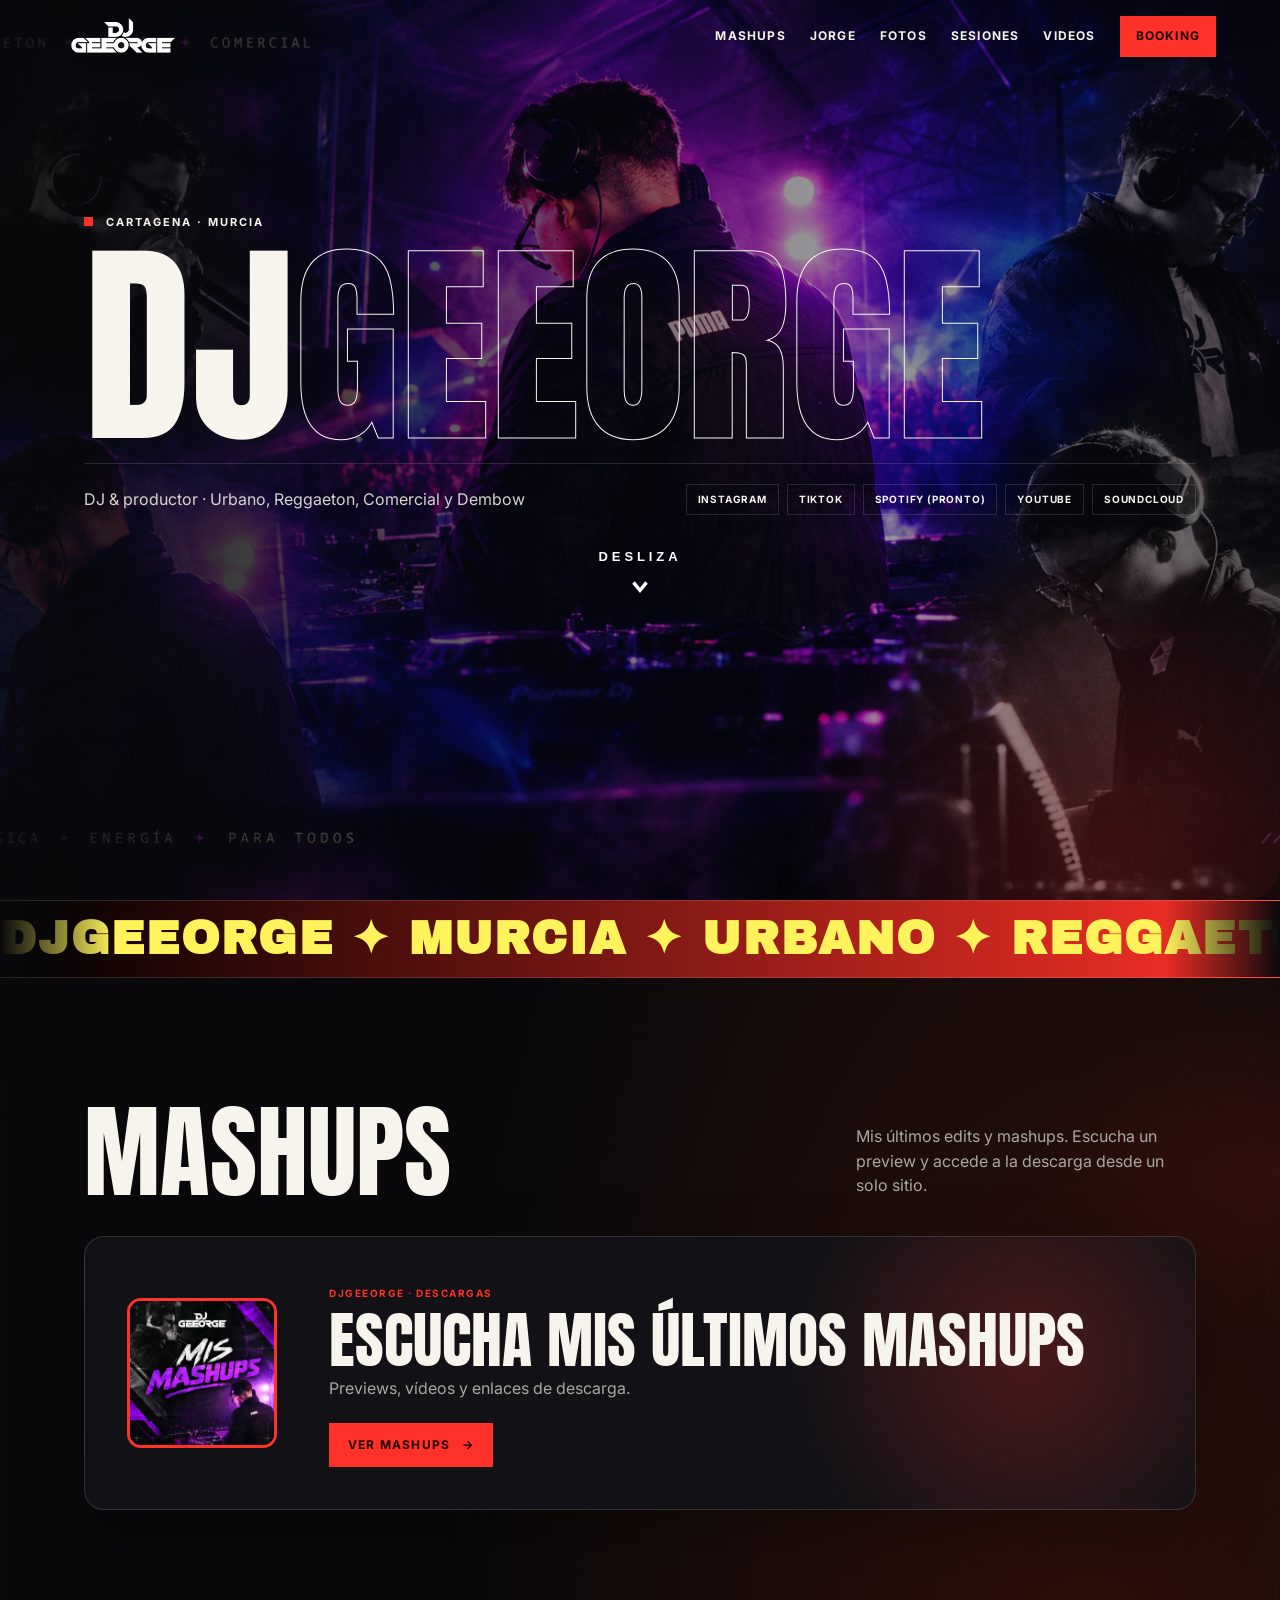
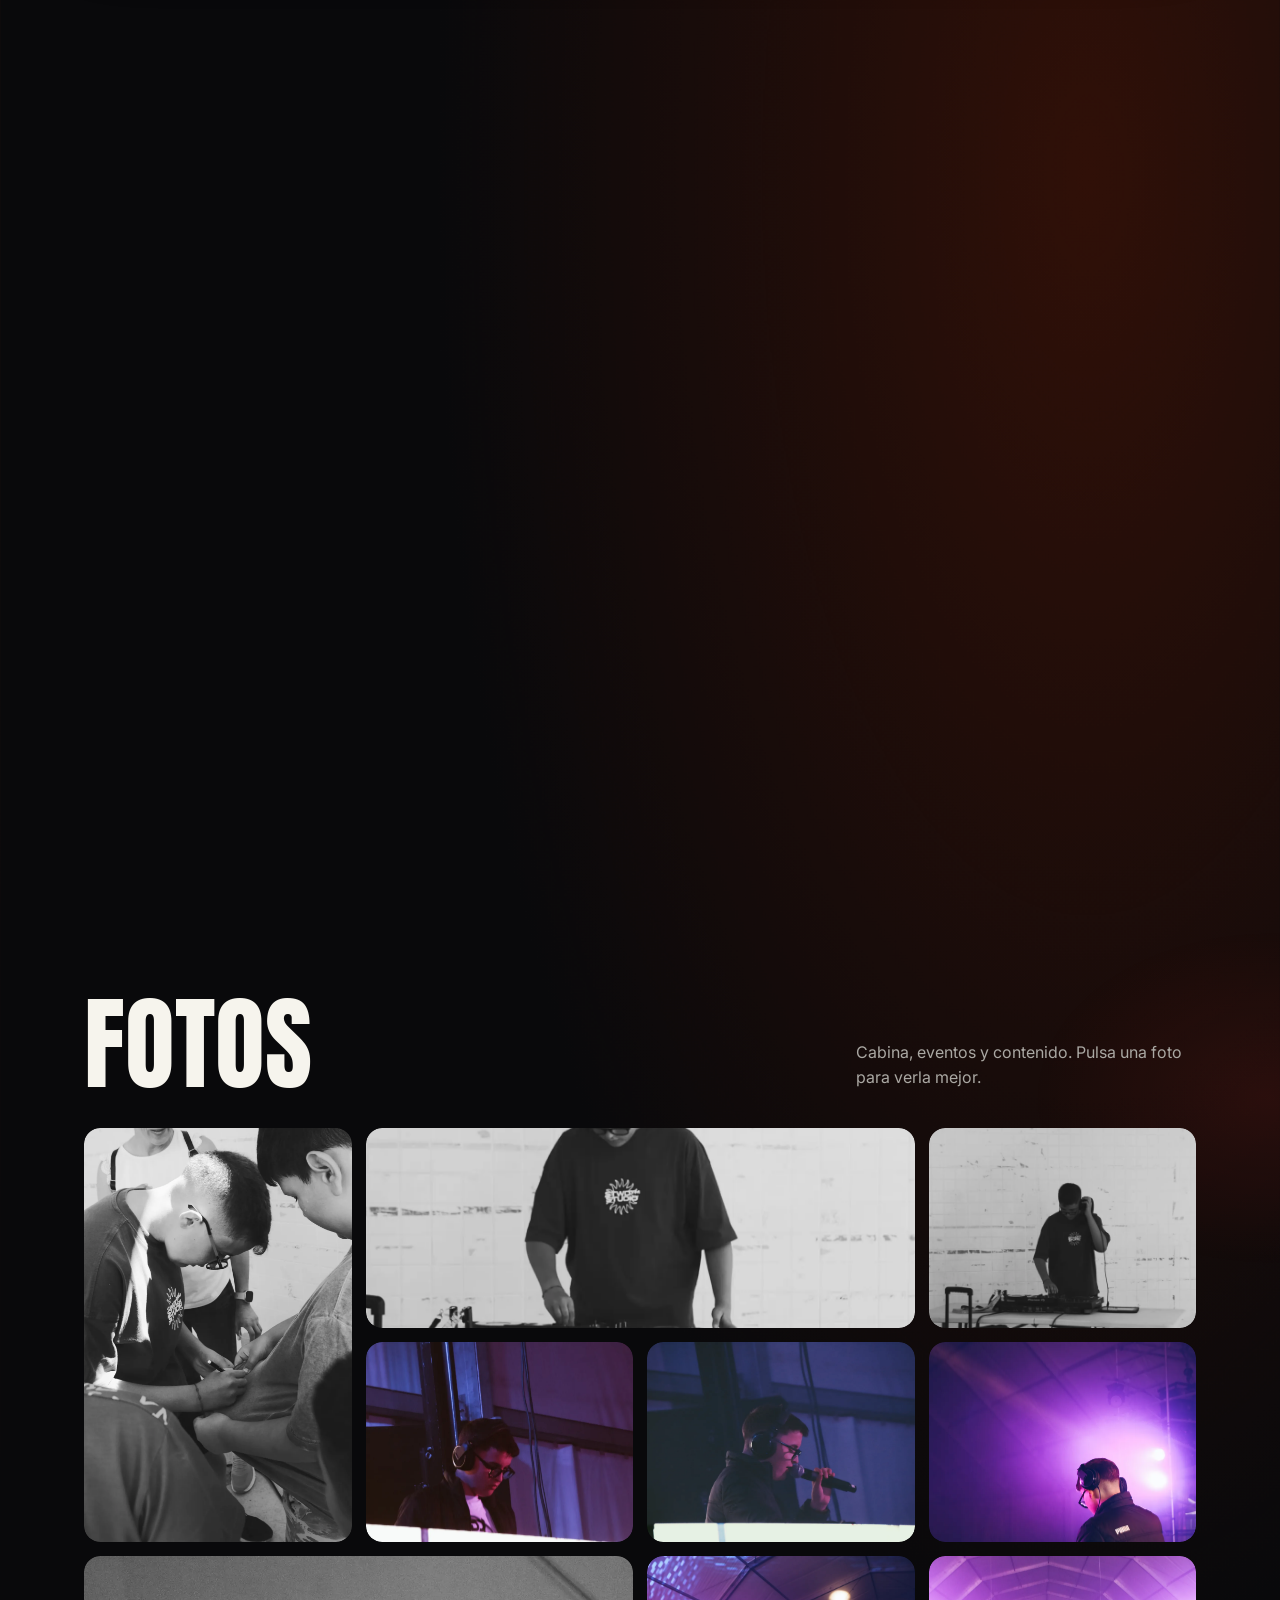
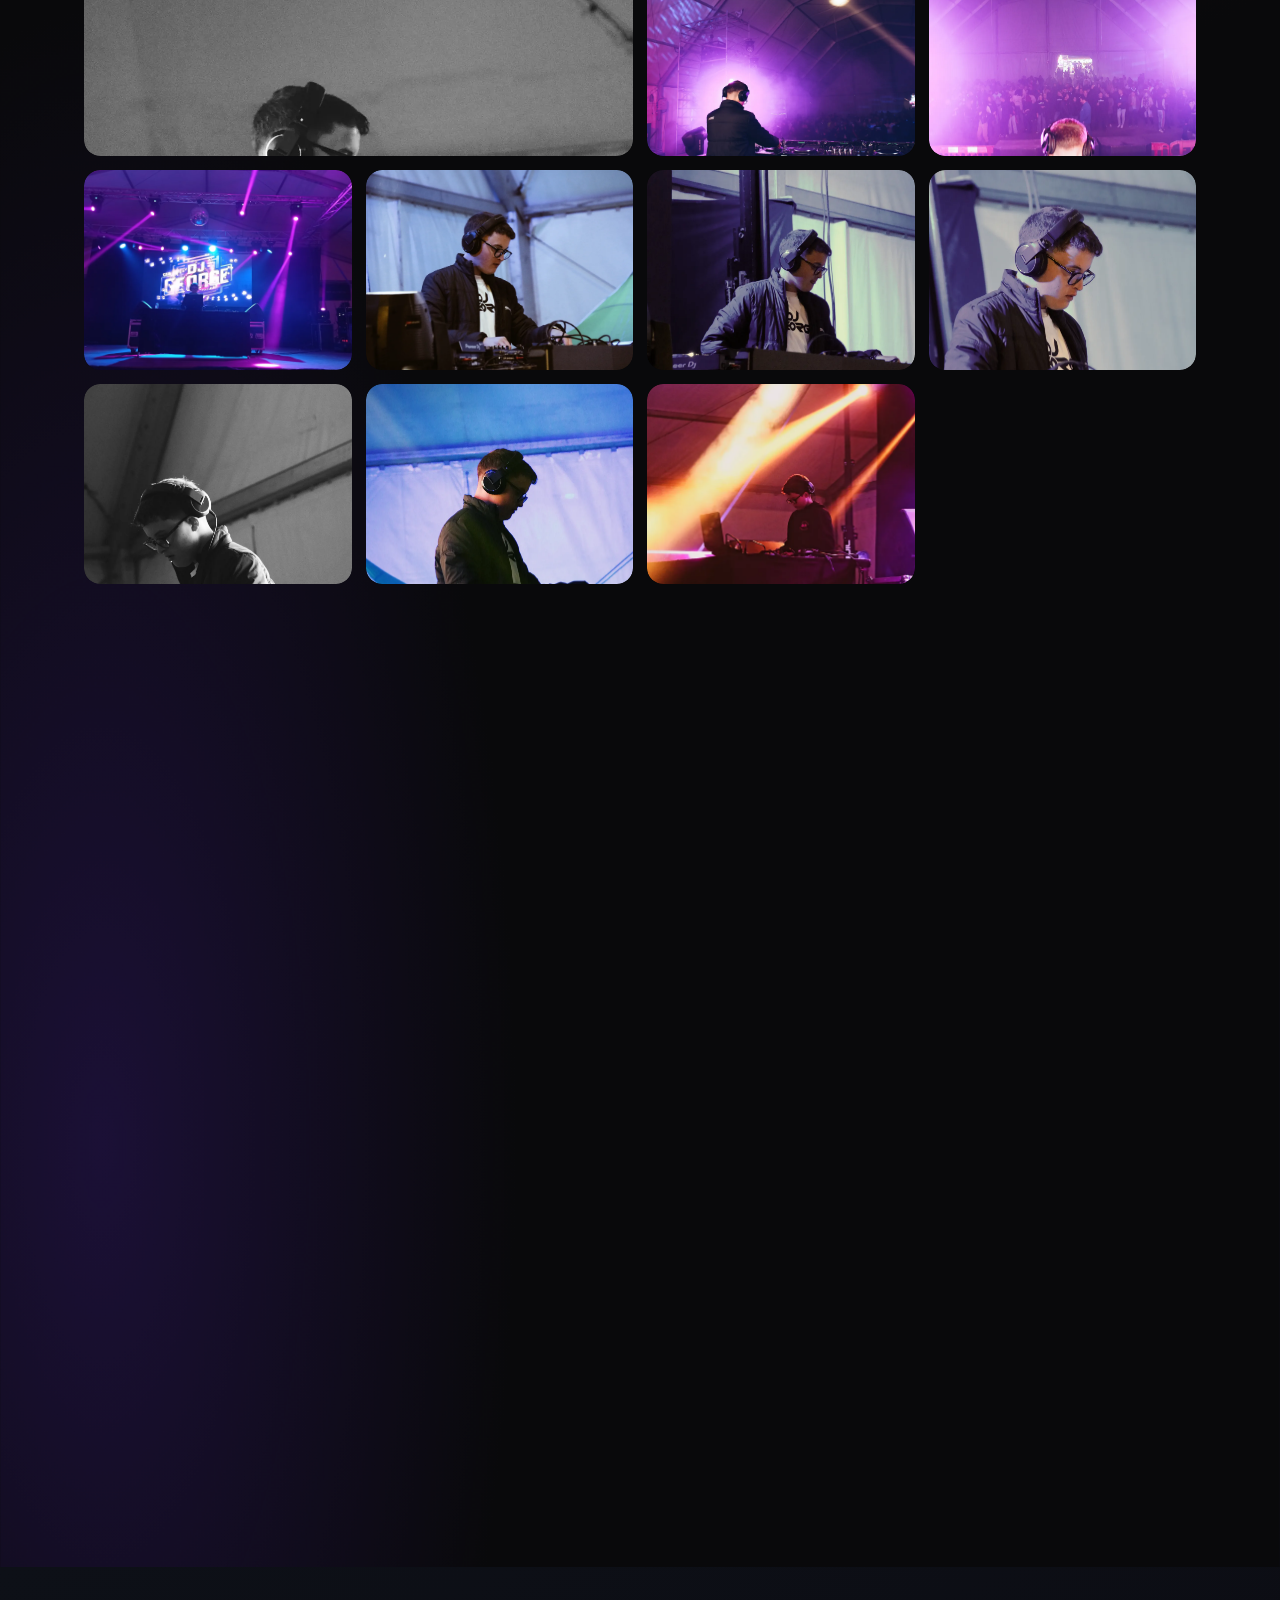
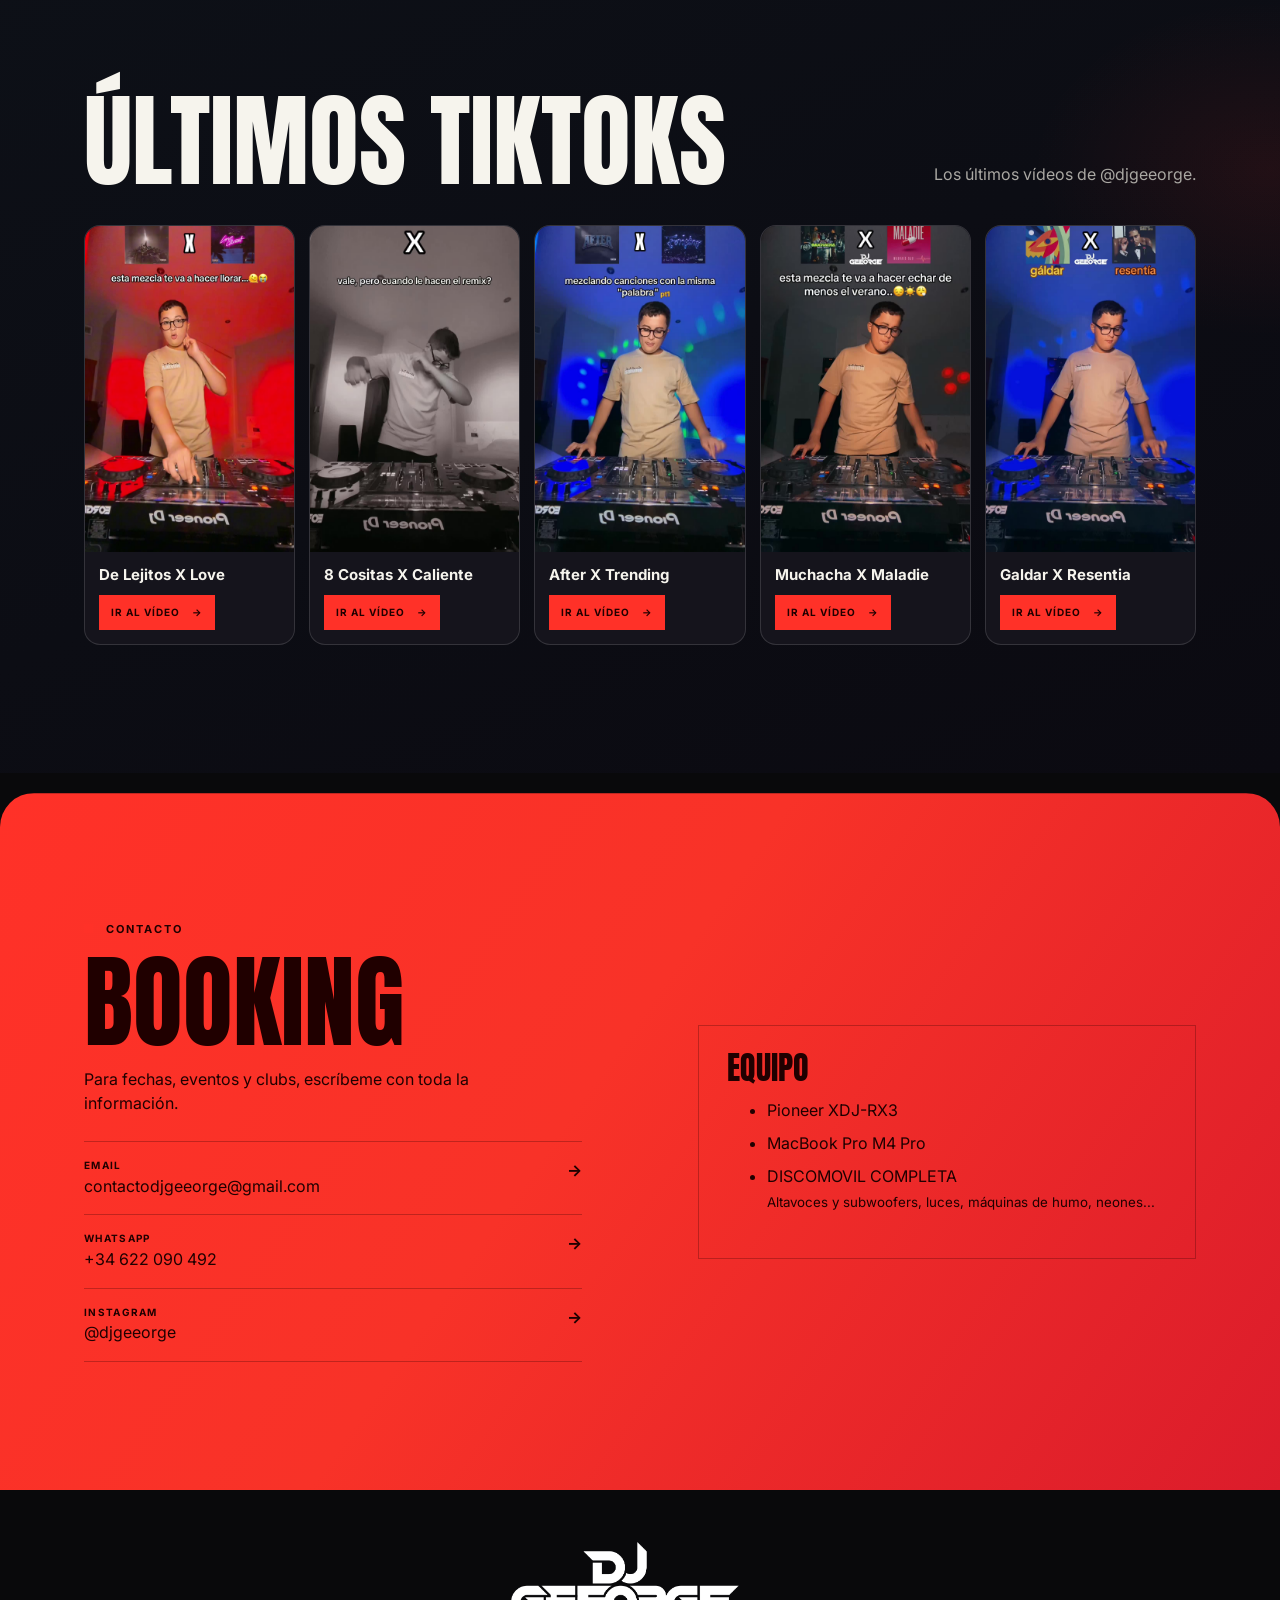
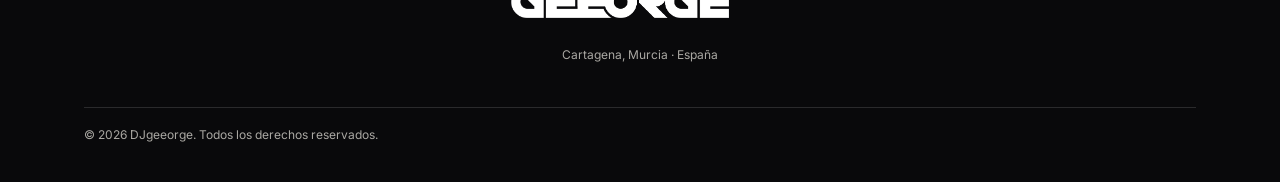
==== commit 75fe2c34: "Update index.html" ====
--- a/index.html
+++ b/index.html
@@ -1,17 +1,216 @@
 <!doctype html>
-<html lang="es"><head>
-<meta charset="utf-8"><meta name="viewport" content="width=device-width, initial-scale=1"><meta name="theme-color" content="#09090b"><meta name="description" content="DJgeeorge · DJ y productor de Cartagena, Murcia."><title>DJgeeorge — DJ & productor</title>
-<link rel="preconnect" href="https://fonts.googleapis.com"><link rel="preconnect" href="https://fonts.gstatic.com" crossorigin><link href="https://fonts.googleapis.com/css2?family=Anton&family=Archivo+Black&family=Inter:wght@400;500;600;700&display=swap" rel="stylesheet"><link rel="stylesheet" href="style.css"><link rel="stylesheet" href="motion.css"><link rel="stylesheet" href="features.css"><link rel="stylesheet" href="fixes.css"><link rel="stylesheet" href="ticker.css"></head>
-<body><nav class="nav" id="nav" aria-label="Navegación principal"><a class="brand" href="#inicio" aria-label="DJgeeorge, inicio"><img src="logos/logo-blanco.png" alt="DJgeeorge"></a><button class="menu-button" id="menu-button" aria-expanded="false" aria-controls="menu">Menú</button><div class="menu" id="menu"><a href="#jorge">Jorge</a><a href="#mashups">Mashups</a><a href="#fotos">Fotos</a><a class="button button-small" href="#booking">Booking</a></div></nav>
-<header class="hero" id="inicio"><div class="container hero-content"><p class="eyebrow"><span></span> Cartagena · Murcia</p><h1>DJ<span>geeorge</span></h1><div class="hero-footer"><p>DJ & productor · Urbano, Reggaeton, Comercial y Dembow</p><div class="socials"><a href="https://www.instagram.com/djgeeorge" target="_blank" rel="noopener">Instagram</a><a href="https://www.tiktok.com/@djgeeorge" target="_blank" rel="noopener">TikTok</a><a href="" target="_red" rel="noopener">Spotify (pronto)</a><a href="https://www.youtube.com/@DJgeeorge" target="_blank" rel="noopener">YouTube</a><a href="https://soundcloud.com/djgeeorge" target="_blank" rel="noopener">SoundCloud</a></div></div></div></header>
-<div class="ticker" aria-hidden="true"><div><span>DJGEEORGE&nbsp;✦&nbsp;MURCIA&nbsp;✦&nbsp;URBANO&nbsp;✦&nbsp;REGGAETON&nbsp;✦&nbsp;COMERCIAL&nbsp;✦&nbsp;DEMBOW&nbsp;✦&nbsp;</span><span>DJGEEORGE&nbsp;✦&nbsp;MURCIA&nbsp;✦&nbsp;URBANO&nbsp;✦&nbsp;REGGAETON&nbsp;✦&nbsp;COMERCIAL&nbsp;✦&nbsp;DEMBOW&nbsp;✦&nbsp;</span><span>DJGEEORGE&nbsp;✦&nbsp;MURCIA&nbsp;✦&nbsp;URBANO&nbsp;✦&nbsp;REGGAETON&nbsp;✦&nbsp;COMERCIAL&nbsp;✦&nbsp;DEMBOW&nbsp;✦&nbsp;</span><span>DJGEEORGE&nbsp;✦&nbsp;MURCIA&nbsp;✦&nbsp;URBANO&nbsp;✦&nbsp;REGGAETON&nbsp;✦&nbsp;COMERCIAL&nbsp;✦&nbsp;DEMBOW&nbsp;✦&nbsp;</span></div></div>
-<main><section class="section" id="mashups"><div class="container"><div class="heading"><h2>Mashups</h2><p>Mis últimos edits y mashups. Escucha un preview y accede a la descarga desde un solo sitio.</p></div><a class="mashups-link" href="descargas/"><img class="mashups-mark" src="assets/web/mashups-cover.jpg" alt="DJgeeorge - Mis Mashups" loading="lazy"><div><small>DJgeeorge · Descargas</small><h3>Escucha mis últimos mashups</h3><p>Previews, vídeos y enlaces de descarga.</p><span class="button">Ver mashups <b>→</b></span></div></a></div></section>
-<section class="section bio" id="jorge"><div class="container bio-grid"><img src="assets/web/bio.webp" alt="DJgeeorge en cabina" loading="lazy"><div><p class="eyebrow"><span></span> Sobre mí</p><h2>Jorge<br>DJ & productor</h2><p class="intro">📍 Cartagena, Murcia 🇪🇸<br>🎶 Comercial · Reggaeton · Urbano · Dembow</p><p>Jorge, conocido artísticamente como <strong>DJgeeorge</strong>, es DJ y productor especializado en música urbana, comercial, reggaeton y dembow.</p><p>Su estilo crea sesiones dinámicas y mashups pensados para mantener la energía de la pista de principio a fin.</p></div></div></section>
-<section class="section" id="fotos"><div class="container"><div class="heading"><h2>Fotos</h2><p>Cabina, eventos y contenido. Pulsa una foto para verla mejor.</p></div><div class="gallery"><button class="gallery-button"><img src="assets/web/gallery-01.webp" alt="DJgeeorge en directo" loading="lazy"></button><button class="gallery-button"><img src="assets/web/gallery-02.webp" alt="DJgeeorge en cabina" loading="lazy"></button><button class="gallery-button"><img src="assets/web/gallery-03.webp" alt="DJgeeorge durante un evento" loading="lazy"></button><button class="gallery-button"><img src="assets/web/gallery-04.webp" alt="DJgeeorge" loading="lazy"></button><button class="gallery-button"><img src="assets/web/gallery-05.webp" alt="DJgeeorge en directo" loading="lazy"></button><button class="gallery-button"><img src="assets/web/gallery-06.webp" alt="DJgeeorge en cabina" loading="lazy"></button><button class="gallery-button"><img src="assets/web/gallery-07.webp" alt="DJgeeorge durante un evento" loading="lazy"></button><button class="gallery-button"><img src="assets/web/gallery-08.webp" alt="DJgeeorge" loading="lazy"></button><button class="gallery-button"><img src="assets/web/gallery-09.webp" alt="DJgeeorge en directo" loading="lazy"></button><button class="gallery-button"><img src="assets/web/gallery-10.webp" alt="DJgeeorge en cabina" loading="lazy"></button><button class="gallery-button"><img src="assets/web/gallery-11.webp" alt="DJgeeorge durante un evento" loading="lazy"></button><button class="gallery-button"><img src="assets/web/gallery-12.webp" alt="DJgeeorge" loading="lazy"></button><button class="gallery-button"><img src="assets/web/gallery-13.webp" alt="DJgeeorge en directo" loading="lazy"></button><button class="gallery-button"><img src="assets/web/gallery-14.webp" alt="DJgeeorge en cabina" loading="lazy"></button><button class="gallery-button"><img src="assets/web/gallery-15.webp" alt="DJgeeorge durante un evento" loading="lazy"></button><button class="gallery-button"><img src="assets/web/gallery-16.webp" alt="DJgeeorge" loading="lazy"></button></div></div></section>
-<section class="section sessions" id="sesiones"><div class="container"><div class="heading"><h2>Sesiones</h2><p>Sesiones en directo, muy pronto.</p></div><article class="session"><div class="session-art"><b>***</b></div><div class="session-body"><h3>DJgeeorge Sessions Vol.1</h3><p>Próximamente</p></div></article></div></section>
-<section class="section tiktok-section" id="tiktok"><div class="container"><div class="heading"><h2>Últimos TikToks</h2><p>Los últimos vídeos de @djgeeorge.</p></div><div class="tiktok-grid" id="tiktok-grid"></div></div></section>
-<section class="booking section" id="booking"><div class="container booking-grid"><div><p class="eyebrow"><span></span> Contacto</p><h2>Booking</h2><p>Para fechas, eventos y clubs, escríbeme con toda la información.</p><div class="contacts"><a href="mailto:contactodjgeeorge@gmail.com"><span><small>Email</small>contactodjgeeorge@gmail.com</span><b>→</b></a><a href="https://wa.me/34622090492" target="_blank" rel="noopener"><span><small>WhatsApp</small>+34 622 090 492</span><b>→</b></a><a href="https://www.instagram.com/djgeeorge" target="_blank" rel="noopener"><span><small>Instagram</small>@djgeeorge</span><b>→</b></a></div></div><aside><h3>Equipo</h3><ul><li>Pioneer XDJ-RX3</li><li>MacBook Pro M4 Pro</li><li>DISCOMOVIL COMPLETA<br><small>Altavoces y subwoofers, luces, máquinas de humo, neones...</small></li></ul></aside></div></section></main>
-<footer><div class="container"><img src="logos/logo-blanco.png" alt="DJgeeorge"><p>Cartagena, Murcia · España</p><p>© 2026 DJgeeorge. Todos los derechos reservados.</p></div></footer><div class="lightbox" id="lightbox" aria-hidden="true"><button class="lightbox-close" aria-label="Cerrar foto">×</button><img id="lightbox-image" alt=""><p id="lightbox-caption"></p></div><script src="tiktoks-data.js"></script><script>const nav=document.querySelector('#nav'),button=document.querySelector('#menu-button'),menu=document.querySelector('#menu');addEventListener('scroll',()=>nav.classList.toggle('is-solid',scrollY>24),{passive:true});button.addEventListener('click',()=>{const open=menu.classList.toggle('is-open');button.setAttribute('aria-expanded',open)});menu.querySelectorAll('a').forEach(a=>a.addEventListener('click',()=>{menu.classList.remove('is-open');button.setAttribute('aria-expanded','false')}));const lightbox=document.querySelector('#lightbox'),lightboxImage=document.querySelector('#lightbox-image'),lightboxCaption=document.querySelector('#lightbox-caption'),closeLightbox=()=>{lightbox.classList.remove('is-open');lightbox.setAttribute('aria-hidden','true');document.body.classList.remove('no-scroll')};document.querySelectorAll('.gallery-button').forEach(btn=>btn.addEventListener('click',()=>{const image=btn.querySelector('img');lightboxImage.src=image.src;lightboxImage.alt=image.alt;lightboxCaption.textContent=image.alt;lightbox.classList.add('is-open');lightbox.setAttribute('aria-hidden','false');document.body.classList.add('no-scroll')}));document.querySelector('.lightbox-close').addEventListener('click',closeLightbox);lightbox.addEventListener('click',e=>{if(e.target===lightbox)closeLightbox()});addEventListener('keydown',e=>{if(e.key==='Escape')closeLightbox()});const cleanTikTokTitle=value=>String(value||'').split('#')[0].split(',')[0].replace(/[\p{Extended_Pictographic}\uFE0F]/gu,'').replace(/\s+/g,' ').trim().toLowerCase().replace(/\b\w/g,l=>l.toUpperCase()),tiktokGrid=document.querySelector('#tiktok-grid'),tiktoks=(window.DJGEEORGE_TIKTOKS||[]).slice(0,5);tiktokGrid.innerHTML=tiktoks.length?tiktoks.map(video=>`<article class="tiktok-card"><img src="${video.cover}" alt="${cleanTikTokTitle(video.title)}" loading="lazy"><div><h3>${cleanTikTokTitle(video.title)}</h3><a class="button" href="${video.url}" target="_blank" rel="noopener">Ir al vídeo <b>→</b></a></div></article>`).join(''):'<a class="tiktok-empty" href="https://www.tiktok.com/@djgeeorge" target="_blank" rel="noopener">Sigue a @djgeeorge en TikTok <b>→</b></a>';const revealItems=document.querySelectorAll('.ticker, main .section, footer');revealItems.forEach(el=>el.classList.add('reveal'));const show=new IntersectionObserver(entries=>entries.forEach(entry=>{if(entry.isIntersecting){entry.target.classList.add('is-visible');show.unobserve(entry.target)}}),{threshold:.13,rootMargin:'0px 0px -7%'});revealItems.forEach(el=>show.observe(el));</script><!-- Cloudflare Web Analytics -->
-<script type="module" src="https://static.cloudflareinsights.com/beacon.min.js" data-cf-beacon='{"token":"641ce010f5e84b31bc3ececbe353310a"}'></script>
-<!-- End Cloudflare Web Analytics -->
-</body></html>
+<html lang="es">
+    <head>
+        <meta charset="utf-8">
+        <meta name="viewport" content="width=device-width, initial-scale=1">
+        <meta name="theme-color" content="#09090b">
+        <meta name="description" content="DJgeeorge · DJ y productor de Cartagena, Murcia.">
+        <title>DJgeeorge — DJ & productor</title>
+        <link rel="preconnect" href="https://fonts.googleapis.com">
+        <link rel="preconnect" href="https://fonts.gstatic.com" crossorigin>
+        <link href="https://fonts.googleapis.com/css2?family=Anton&family=Archivo+Black&family=Inter:wght@400;500;600;700&display=swap" rel="stylesheet">
+        <link rel="stylesheet" href="style.css">
+        <link rel="stylesheet" href="motion.css">
+        <link rel="stylesheet" href="features.css">
+        <link rel="stylesheet" href="fixes.css">
+        <link rel="stylesheet" href="ticker.css">
+    </head>
+    <body>
+        <nav class="nav is-solid" id="nav" aria-label="Navegación principal">
+            <a class="brand" href="#inicio" aria-label="DJgeeorge, inicio"><img src="logos/logo-blanco.png" alt="DJgeeorge"></a>
+            <button class="menu-button" id="menu-button" aria-expanded="false" aria-controls="menu">Menú</button>
+            <div class="menu" id="menu">
+                <a href="#mashups">Mashups</a>
+                <a href="#jorge">Jorge</a>
+                <a href="#fotos">Fotos</a>
+                <a href="#sesiones">sesiones</a>
+                <a href="#tiktok" class="">videos</a>
+                <a class="button button-small" href="#booking">Booking</a>
+            </div>
+        </nav>
+        <header class="hero" id="inicio">
+            <div class="container hero-content">
+                <p class="eyebrow"><span></span> Cartagena · Murcia</p>
+                <h1>DJ<span>geeorge</span></h1>
+                <div class="hero-footer">
+                    <p>DJ & productor · Urbano, Reggaeton, Comercial y Dembow</p>
+                    <div class="socials">
+                        <a href="https://www.instagram.com/djgeeorge" target="_blank" rel="noopener">Instagram</a>
+                        <a href="https://www.tiktok.com/@djgeeorge" target="_blank" rel="noopener">TikTok</a>
+                        <a href="" target="_red" rel="noopener">Spotify (pronto)</a>
+                        <a href="https://www.youtube.com/@DJgeeorge" target="_blank" rel="noopener">YouTube</a>
+                        <a href="https://soundcloud.com/djgeeorge" target="_blank" rel="noopener">SoundCloud</a>
+                    </div>
+                </div>
+                <a href="#mashups" class="scroll-cue" aria-label="Desliza hacia abajo"> <span class="scroll-cue-text">Desliza</span> <svg class="scroll-cue-arrow" viewBox="0 0 40 40" xmlns="http://www.w3.org/2000/svg" aria-hidden="true">
+                        <path d="M8 12 L20 26 L32 12 L28 8 L20 18 L12 8 Z" fill="currentColor"/>
+                    </svg> </a>
+            </div>
+        </header>
+        <div class="ticker" aria-hidden="true">
+            <div>
+                <span>DJGEEORGE&nbsp;✦&nbsp;MURCIA&nbsp;✦&nbsp;URBANO&nbsp;✦&nbsp;REGGAETON&nbsp;✦&nbsp;COMERCIAL&nbsp;✦&nbsp;DEMBOW&nbsp;✦&nbsp;</span>
+                <span>DJGEEORGE&nbsp;✦&nbsp;MURCIA&nbsp;✦&nbsp;URBANO&nbsp;✦&nbsp;REGGAETON&nbsp;✦&nbsp;COMERCIAL&nbsp;✦&nbsp;DEMBOW&nbsp;✦&nbsp;</span>
+                <span>DJGEEORGE&nbsp;✦&nbsp;MURCIA&nbsp;✦&nbsp;URBANO&nbsp;✦&nbsp;REGGAETON&nbsp;✦&nbsp;COMERCIAL&nbsp;✦&nbsp;DEMBOW&nbsp;✦&nbsp;</span>
+                <span>DJGEEORGE&nbsp;✦&nbsp;MURCIA&nbsp;✦&nbsp;URBANO&nbsp;✦&nbsp;REGGAETON&nbsp;✦&nbsp;COMERCIAL&nbsp;✦&nbsp;DEMBOW&nbsp;✦&nbsp;</span>
+            </div>
+        </div>
+        <main>
+            <section class="section" id="mashups">
+                <div class="container">
+                    <div class="heading">
+                        <h2>Mashups</h2>
+                        <p>Mis últimos edits y mashups. Escucha un preview y accede a la descarga desde un solo sitio.</p>
+                    </div>
+                    <a class="mashups-link" href="descargas/"><img class="mashups-mark" src="assets/web/mashups-cover.jpg" alt="DJgeeorge - Mis Mashups" loading="lazy"><div>
+                            <small>DJgeeorge · Descargas</small>
+                            <h3>Escucha mis últimos mashups</h3>
+                            <p>Previews, vídeos y enlaces de descarga.</p>
+                            <span class="button">Ver mashups <b>→</b></span>
+                        </div></a>
+                </div>
+                <div class="scroll-indicator">
+                    <div class="scroll-arrow"></div>
+                   
+                </div>
+            </section>
+            <section class="section bio" id="jorge">
+                <div class="container bio-grid">
+                    <img src="assets/web/bio.webp" alt="DJgeeorge en cabina" loading="lazy">
+                    <div>
+                        <p class="eyebrow"><span></span> Sobre mí</p>
+                        <h2>Jorge<br>DJ & productor</h2>
+                        <p class="intro">📍 Cartagena, Murcia 🇪🇸<br>🎶 Comercial · Reggaeton · Urbano · Dembow</p>
+                        <p>Jorge, conocido artísticamente como <strong>DJgeeorge</strong>, es DJ y productor especializado en música urbana, comercial, reggaeton y dembow.</p>
+                        <p>Su estilo crea sesiones dinámicas y mashups pensados para mantener la energía de la pista de principio a fin.</p>
+                    </div>
+                </div>
+            </section>
+            <section class="section reveal is-visible" id="fotos">
+                <div class="container">
+                    <div class="heading">
+                        <h2>Fotos</h2>
+                        <p>Cabina, eventos y contenido. Pulsa una foto para verla mejor.</p>
+                    </div>
+                    <div class="gallery">
+                        <button class="gallery-button">
+                            <img src="assets/web/gallery-01.webp" alt="DJgeeorge en directo" loading="lazy">
+                        </button>
+                        <button class="gallery-button">
+                            <img src="assets/web/gallery-02.webp" alt="DJgeeorge en cabina" loading="lazy">
+                        </button>
+                        <button class="gallery-button">
+                            <img src="assets/web/gallery-03.webp" alt="DJgeeorge durante un evento" loading="lazy">
+                        </button>
+                        <button class="gallery-button">
+                            <img src="assets/web/gallery-04.webp" alt="DJgeeorge" loading="lazy">
+                        </button>
+                        <button class="gallery-button">
+                            <img src="assets/web/gallery-05.webp" alt="DJgeeorge en directo" loading="lazy">
+                        </button>
+                        <button class="gallery-button">
+                            <img src="assets/web/gallery-06.webp" alt="DJgeeorge en cabina" loading="lazy">
+                        </button>
+                        <button class="gallery-button">
+                            <img src="assets/web/gallery-07.webp" alt="DJgeeorge durante un evento" loading="lazy">
+                        </button>
+                        <button class="gallery-button">
+                            <img src="assets/web/gallery-08.webp" alt="DJgeeorge" loading="lazy">
+                        </button>
+                        <button class="gallery-button">
+                            <img src="assets/web/gallery-09.webp" alt="DJgeeorge en directo" loading="lazy">
+                        </button>
+                        <button class="gallery-button">
+                            <img src="assets/web/gallery-10.webp" alt="DJgeeorge en cabina" loading="lazy">
+                        </button>
+                        <button class="gallery-button">
+                            <img src="assets/web/gallery-11.webp" alt="DJgeeorge durante un evento" loading="lazy">
+                        </button>
+                        <button class="gallery-button">
+                            <img src="assets/web/gallery-12.webp" alt="DJgeeorge" loading="lazy">
+                        </button>
+                        <button class="gallery-button">
+                            <img src="assets/web/gallery-13.webp" alt="DJgeeorge en directo" loading="lazy">
+                        </button>
+                        <button class="gallery-button">
+                            <img src="assets/web/gallery-14.webp" alt="DJgeeorge en cabina" loading="lazy">
+                        </button>
+                        <button class="gallery-button">
+                            <img src="assets/web/gallery-15.webp" alt="DJgeeorge durante un evento" loading="lazy">
+                        </button>
+                        <button class="gallery-button">
+                            <img src="assets/web/gallery-16.webp" alt="DJgeeorge" loading="lazy">
+                        </button>
+                    </div>
+                </div>
+            </section>
+            <section class="section sessions" id="sesiones">
+                <div class="container">
+                    <div class="heading">
+                        <h2>Sesiones</h2>
+                        <p>Sesiones en directo, muy pronto.</p>
+                    </div>
+                    <article class="session">
+                        <div class="session-art">
+                            <b>***</b>
+                        </div>
+                        <div class="session-body">
+                            <h3>DJgeeorge Sessions Vol.1</h3>
+                            <p>Próximamente</p>
+                        </div>
+                    </article>
+                </div>
+            </section>
+            <section class="section tiktok-section" id="tiktok">
+                <div class="container">
+                    <div class="heading">
+                        <h2>Últimos TikToks</h2>
+                        <p>Los últimos vídeos de @djgeeorge.</p>
+                    </div>
+                    <div class="tiktok-grid" id="tiktok-grid"></div>
+                </div>
+            </section>
+            <section class="booking section" id="booking">
+                <div class="container booking-grid">
+                    <div>
+                        <p class="eyebrow"><span></span> Contacto</p>
+                        <h2>Booking</h2>
+                        <p>Para fechas, eventos y clubs, escríbeme con toda la información.</p>
+                        <div class="contacts">
+                            <a href="mailto:contactodjgeeorge@gmail.com"><span><small>Email</small>contactodjgeeorge@gmail.com</span><b>→</b></a>
+                            <a href="https://wa.me/34622090492" target="_blank" rel="noopener"><span><small>WhatsApp</small>+34 622 090 492</span><b>→</b></a>
+                            <a href="https://www.instagram.com/djgeeorge" target="_blank" rel="noopener"><span><small>Instagram</small>@djgeeorge</span><b>→</b></a>
+                        </div>
+                    </div>
+                    <aside>
+                        <h3>Equipo</h3>
+                        <ul>
+                            <li>Pioneer XDJ-RX3</li>
+                            <li>MacBook Pro M4 Pro</li>
+                            <li>DISCOMOVIL COMPLETA<br>
+                                <small>Altavoces y subwoofers, luces, máquinas de humo, neones...</small>
+                            </li>
+                        </ul>
+                    </aside>
+                </div>
+            </section>
+        </main>
+        <footer>
+            <div class="container">
+                <img src="logos/logo-blanco.png" alt="DJgeeorge">
+                <p>Cartagena, Murcia · España</p>
+                <p>© 2026 DJgeeorge. Todos los derechos reservados.</p>
+            </div>
+        </footer>
+        <div class="lightbox" id="lightbox" aria-hidden="true">
+            <button class="lightbox-close" aria-label="Cerrar foto">×</button>
+            <img id="lightbox-image" alt="">
+            <p id="lightbox-caption"></p>
+        </div>
+        <script src="tiktoks-data.js"></script>
+        <script>const nav=document.querySelector('#nav'),button=document.querySelector('#menu-button'),menu=document.querySelector('#menu');addEventListener('scroll',()=>nav.classList.toggle('is-solid',scrollY>24),{passive:true});button.addEventListener('click',()=>{const open=menu.classList.toggle('is-open');button.setAttribute('aria-expanded',open)});menu.querySelectorAll('a').forEach(a=>a.addEventListener('click',()=>{menu.classList.remove('is-open');button.setAttribute('aria-expanded','false')}));const lightbox=document.querySelector('#lightbox'),lightboxImage=document.querySelector('#lightbox-image'),lightboxCaption=document.querySelector('#lightbox-caption'),closeLightbox=()=>{lightbox.classList.remove('is-open');lightbox.setAttribute('aria-hidden','true');document.body.classList.remove('no-scroll')};document.querySelectorAll('.gallery-button').forEach(btn=>btn.addEventListener('click',()=>{const image=btn.querySelector('img');lightboxImage.src=image.src;lightboxImage.alt=image.alt;lightboxCaption.textContent=image.alt;lightbox.classList.add('is-open');lightbox.setAttribute('aria-hidden','false');document.body.classList.add('no-scroll')}));document.querySelector('.lightbox-close').addEventListener('click',closeLightbox);lightbox.addEventListener('click',e=>{if(e.target===lightbox)closeLightbox()});addEventListener('keydown',e=>{if(e.key==='Escape')closeLightbox()});const cleanTikTokTitle=value=>String(value||'').split('#')[0].split(',')[0].replace(/[\p{Extended_Pictographic}\uFE0F]/gu,'').replace(/\s+/g,' ').trim().toLowerCase().replace(/\b\w/g,l=>l.toUpperCase()),tiktokGrid=document.querySelector('#tiktok-grid'),tiktoks=(window.DJGEEORGE_TIKTOKS||[]).slice(0,5);tiktokGrid.innerHTML=tiktoks.length?tiktoks.map(video=>`<article class="tiktok-card"><img src="${video.cover}" alt="${cleanTikTokTitle(video.title)}" loading="lazy"><div><h3>${cleanTikTokTitle(video.title)}</h3><a class="button" href="${video.url}" target="_blank" rel="noopener">Ir al vídeo <b>→</b></a></div></article>`).join(''):'<a class="tiktok-empty" href="https://www.tiktok.com/@djgeeorge" target="_blank" rel="noopener">Sigue a @djgeeorge en TikTok <b>→</b></a>';const revealItems=document.querySelectorAll('.ticker, main .section, footer');revealItems.forEach(el=>el.classList.add('reveal'));const show=new IntersectionObserver(entries=>entries.forEach(entry=>{if(entry.isIntersecting){entry.target.classList.add('is-visible');show.unobserve(entry.target)}}),{threshold:.13,rootMargin:'0px 0px -7%'});revealItems.forEach(el=>show.observe(el));</script>
+        <!-- Cloudflare Web Analytics -->
+        <script type="module" src="https://static.cloudflareinsights.com/beacon.min.js" data-cf-beacon='{"token":"641ce010f5e84b31bc3ececbe353310a"}'></script>
+        <!-- End Cloudflare Web Analytics -->
+    </body>
+</html>
--- a/style.css
+++ b/style.css
@@ -1 +1 @@
-:root{--ink:#09090b;--paper:#f6f4ed;--red:#ff3128;--muted:#aaa8a3;--line:#ffffff22;--display:Anton,Impact,sans-serif;--body:Inter,system-ui,sans-serif;--gutter:clamp(20px,5vw,68px)}*{box-sizing:border-box}html{scroll-behavior:smooth}body{margin:0;background:var(--ink);color:var(--paper);font:16px/1.55 var(--body)}a{color:inherit;text-decoration:none}img{display:block;max-width:100%}.container{width:min(1240px,100%);margin:auto;padding-inline:var(--gutter)}h1,h2,h3{margin:0;font-family:var(--display);font-weight:400;line-height:.9;text-transform:uppercase}.nav{position:fixed;z-index:10;inset:0 0 auto;display:flex;align-items:center;justify-content:space-between;padding:16px var(--gutter);transition:.2s}.nav.is-solid{background:#09090bed;border-bottom:1px solid var(--line);backdrop-filter:blur(12px)}.brand img{width:132px}.menu{display:flex;align-items:center;gap:24px;font-size:12px;font-weight:700;letter-spacing:.1em;text-transform:uppercase}.menu>a:not(.button):hover{color:var(--red)}.menu-button{display:none;border:0;background:transparent;color:var(--paper);font:700 12px var(--body);letter-spacing:.1em;text-transform:uppercase}.button{display:inline-flex;align-items:center;gap:12px;margin-top:22px;padding:12px 18px;border:1px solid var(--red);background:var(--red);color:#210000;font-size:12px;font-weight:700;letter-spacing:.1em;text-transform:uppercase;transition:.2s}.button:hover{background:var(--paper);border-color:var(--paper)}.button-small{margin:0;padding:10px 15px}.hero{min-height:100svh;display:grid;align-items:end;position:relative;overflow:hidden;border-radius:0 0 34px 34px;background:#181818}.hero:before{position:absolute;inset:0;content:"";background:linear-gradient(90deg,#09090be8 4%,#09090a65 67%,#09090ab0),url('assets/web/hero.webp') center/cover}.hero-content{position:relative;padding-bottom:clamp(42px,7vw,84px)}.eyebrow{margin:0;font-size:11px;font-weight:700;letter-spacing:.18em;text-transform:uppercase}.eyebrow span{display:inline-block;width:9px;height:9px;margin-right:8px;background:var(--red)}h1{margin:18px 0;font-size:clamp(78px,17vw,220px)}h1 span{color:transparent;-webkit-text-stroke:1px var(--paper)}.hero-footer{display:flex;justify-content:space-between;align-items:center;gap:24px;padding-top:20px;border-top:1px solid var(--line)}.hero-footer p{margin:0;color:#d7d4ce}.socials{display:flex;gap:8px;flex-wrap:wrap}.socials a{padding:7px 11px;border:1px solid var(--line);font-size:10px;font-weight:700;letter-spacing:.08em;text-transform:uppercase}.socials a:hover{color:var(--red);border-color:var(--red)}.ticker{overflow:hidden;padding:15px 0;border-block:1px solid var(--line);color:#fff;font:700 clamp(24px,4vw,46px)/1 "Arial Black",Arial,sans-serif;white-space:nowrap;background:linear-gradient(90deg,#3a0000,var(--red) 50%,#3a0000)}.ticker div{width:max-content;animation:scroll 30s linear infinite}@keyframes scroll{to{transform:translateX(-20%)}}.section{padding-block:clamp(74px,10vw,130px)}.heading{display:flex;align-items:end;justify-content:space-between;gap:30px;margin-bottom:38px}.heading h2,.bio h2,.booking h2{font-size:clamp(54px,8vw,106px)}.heading p{max-width:34ch;margin:0;color:var(--muted)}.mashups-link{display:flex;align-items:center;gap:clamp(20px,5vw,52px);padding:clamp(22px,4vw,42px);overflow:hidden;border:1px solid var(--line);border-radius:20px;background:radial-gradient(circle at 85% 45%,#ff31283d,transparent 25%),#121216;transition:transform .25s,border-color .25s}.mashups-link:hover{transform:translateY(-5px);border-color:var(--red)}.mashups-mark{flex:0 0 auto;width:clamp(90px,16vw,150px);aspect-ratio:1;object-fit:cover;border-radius:14px;border:3px solid var(--red)}.mashups-link small{color:var(--red);font-size:10px;font-weight:700;letter-spacing:.15em;text-transform:uppercase}.mashups-link h3{margin:8px 0;font-size:clamp(31px,5vw,62px)}.mashups-link p{margin:0;color:var(--muted)}.bio{background:linear-gradient(145deg,#250907,#09090b 65%)}.bio-grid{display:grid;grid-template-columns:.85fr 1.15fr;gap:clamp(32px,8vw,96px);align-items:start}.bio-grid>img{width:100%;aspect-ratio:3/4;object-fit:cover;border-radius:20px}.bio h2{margin:18px 0 24px}.bio p{max-width:62ch;color:#dcd8cf}.bio .intro{font-size:18px;color:var(--paper)}.gallery{display:grid;grid-template-columns:repeat(4,1fr);grid-auto-rows:200px;gap:14px}.gallery img{width:100%;height:100%;object-fit:cover;border-radius:16px}.gallery img:nth-child(1){grid-row:span 2}.gallery img:nth-child(2),.gallery img:nth-child(6){grid-column:span 2}.booking{margin-top:20px;border-radius:34px 34px 0 0;background:var(--red);color:#200000}.booking-grid{display:grid;grid-template-columns:1fr 1fr;gap:clamp(40px,9vw,120px)}.booking h2{margin:18px 0}.booking p{max-width:40ch}.contacts{margin-top:25px;border-top:1px solid #30000048}.contacts a{display:flex;justify-content:space-between;gap:12px;padding:16px 0;border-bottom:1px solid #30000048}.contacts a:hover{padding-inline:12px;background:#ffffff1c}.contacts small{display:block;font-size:10px;font-weight:700;letter-spacing:.13em;text-transform:uppercase}.booking aside{align-self:center;padding:28px;border:1px solid #30000048}.booking aside h3{font-size:32px}.booking aside li{margin-block:8px}footer{padding:52px 0 25px;text-align:center}footer img{width:min(290px,70vw);margin:0 auto 25px}footer p{color:var(--muted);font-size:12px}footer p:last-child{margin-top:42px;padding-top:18px;border-top:1px solid var(--line);text-align:left}@media(max-width:720px){.menu-button{display:block}.menu{display:none}.menu.is-open{position:absolute;top:64px;left:0;right:0;display:flex;flex-direction:column;align-items:stretch;padding:20px var(--gutter);background:#09090bf5;border-bottom:1px solid var(--line)}.menu .button{margin:0;text-align:center;justify-content:center}.hero{border-radius:0 0 24px 24px}.hero-footer,.heading{align-items:start;flex-direction:column}.bio-grid,.booking-grid{grid-template-columns:1fr}.gallery{grid-template-columns:repeat(2,1fr);grid-auto-rows:160px;gap:10px}.gallery img:nth-child(1),.gallery img:nth-child(2),.gallery img:nth-child(6){grid-column:auto;grid-row:auto}.booking{border-radius:24px 24px 0 0}.mashups-link{align-items:flex-start}.mashups-mark{width:80px;font-size:43px}.mashups-link p{font-size:13px}}@media(prefers-reduced-motion:reduce){html{scroll-behavior:auto}.ticker div{animation:none}}
+@font-face{font-family:"Champion Gothic";src:url("assets/fonts/ChampionGothicWelterweight.otf") format("opentype");font-weight:700;font-display:swap}:root{--ink:#09090b;--paper:#f6f4ed;--red:#ff3128;--muted:#aaa8a3;--line:#ffffff22;--display:Anton,Impact,sans-serif;--body:Inter,system-ui,sans-serif;--gutter:clamp(20px,5vw,68px)}*{box-sizing:border-box}html{scroll-behavior:smooth}body{margin:0;background:var(--ink);color:var(--paper);font:16px/1.55 var(--body)}a{color:inherit;text-decoration:none}img{display:block;max-width:100%}.container{width:min(1240px,100%);margin:auto;padding-inline:var(--gutter)}h1,h2,h3{margin:0;font-family:var(--display);font-weight:400;line-height:.9;text-transform:uppercase}.nav{position:fixed;z-index:10;inset:0 0 auto;display:flex;align-items:center;justify-content:space-between;padding:16px var(--gutter);transition:.2s}.nav.is-solid{background:#09090bed;border-bottom:1px solid var(--line);backdrop-filter:blur(12px)}.brand img{width:132px}.menu{display:flex;align-items:center;gap:24px;font-size:12px;font-weight:700;letter-spacing:.1em;text-transform:uppercase}.menu>a:not(.button):hover{color:var(--red)}.menu-button{display:none;border:0;background:transparent;color:var(--paper);font:700 12px var(--body);letter-spacing:.1em;text-transform:uppercase}.button{display:inline-flex;align-items:center;gap:12px;margin-top:22px;padding:12px 18px;border:1px solid var(--red);background:var(--red);color:#210000;font-size:12px;font-weight:700;letter-spacing:.1em;text-transform:uppercase;transition:.2s}.button:hover{background:var(--paper);border-color:var(--paper)}.button-small{margin:0;padding:10px 15px}.hero{min-height:100svh;display:grid;align-items:end;position:relative;overflow:hidden;border-radius:0 0 34px 34px;background:#181818}.hero:before{position:absolute;inset:0;content:"";background:linear-gradient(90deg,#09090be8 4%,#09090a65 67%,#09090ab0),url('assets/web/hero.webp') center/cover}.hero-content{position:relative;padding-bottom:clamp(42px,7vw,84px)}.eyebrow{margin:0;font-size:11px;font-weight:700;letter-spacing:.18em;text-transform:uppercase}.eyebrow span{display:inline-block;width:9px;height:9px;margin-right:8px;background:var(--red)}h1{margin:18px 0;font-size:clamp(78px,17vw,220px)}h1 span{color:transparent;-webkit-text-stroke:1px var(--paper)}.hero-footer{display:flex;justify-content:space-between;align-items:center;gap:24px;padding-top:20px;border-top:1px solid var(--line)}.hero-footer p{margin:0;color:#d7d4ce}.socials{display:flex;gap:8px;flex-wrap:wrap}.socials a{padding:7px 11px;border:1px solid var(--line);font-size:10px;font-weight:700;letter-spacing:.08em;text-transform:uppercase}.socials a:hover{color:var(--red);border-color:var(--red)}.scroll-cue{display:flex;flex-direction:column;align-items:center;gap:9px;width:max-content;margin:32px auto 0;color:#fff;text-decoration:none;animation:scrollCueFloat 2.2s ease-in-out infinite}.scroll-cue-text{font-family:"Champion Gothic","Arial Black",sans-serif;font-weight:700;font-size:13px;letter-spacing:.3em;text-transform:uppercase}.scroll-cue-arrow{width:26px;height:26px;color:#fff}@keyframes scrollCueFloat{0%,100%{transform:translateY(0)}50%{transform:translateY(9px)}}.ticker{overflow:hidden;padding:15px 0;border-block:1px solid var(--line);color:#fff;font:700 clamp(24px,4vw,46px)/1 "Arial Black",Arial,sans-serif;white-space:nowrap;background:linear-gradient(90deg,#3a0000,var(--red) 50%,#3a0000)}.ticker div{width:max-content;animation:scroll 30s linear infinite}@keyframes scroll{to{transform:translateX(-20%)}}.section{padding-block:clamp(74px,10vw,130px)}.heading{display:flex;align-items:end;justify-content:space-between;gap:30px;margin-bottom:38px}.heading h2,.bio h2,.booking h2{font-size:clamp(54px,8vw,106px)}.heading p{max-width:34ch;margin:0;color:var(--muted)}.mashups-link{display:flex;align-items:center;gap:clamp(20px,5vw,52px);padding:clamp(22px,4vw,42px);overflow:hidden;border:1px solid var(--line);border-radius:20px;background:radial-gradient(circle at 85% 45%,#ff31283d,transparent 25%),#121216;transition:transform .25s,border-color .25s}.mashups-link:hover{transform:translateY(-5px);border-color:var(--red)}.mashups-mark{flex:0 0 auto;width:clamp(90px,16vw,150px);aspect-ratio:1;object-fit:cover;border-radius:14px;border:3px solid var(--red)}.mashups-link small{color:var(--red);font-size:10px;font-weight:700;letter-spacing:.15em;text-transform:uppercase}.mashups-link h3{margin:8px 0;font-size:clamp(31px,5vw,62px)}.mashups-link p{margin:0;color:var(--muted)}.bio{background:linear-gradient(145deg,#250907,#09090b 65%)}.bio-grid{display:grid;grid-template-columns:.85fr 1.15fr;gap:clamp(32px,8vw,96px);align-items:start}.bio-grid>img{width:100%;aspect-ratio:3/4;object-fit:cover;border-radius:20px}.bio h2{margin:18px 0 24px}.bio p{max-width:62ch;color:#dcd8cf}.bio .intro{font-size:18px;color:var(--paper)}.gallery{display:grid;grid-template-columns:repeat(4,1fr);grid-auto-rows:200px;gap:14px}.gallery img{width:100%;height:100%;object-fit:cover;border-radius:16px}.gallery img:nth-child(1){grid-row:span 2}.gallery img:nth-child(2),.gallery img:nth-child(6){grid-column:span 2}.booking{margin-top:20px;border-radius:34px 34px 0 0;background:var(--red);color:#200000}.booking-grid{display:grid;grid-template-columns:1fr 1fr;gap:clamp(40px,9vw,120px)}.booking h2{margin:18px 0}.booking p{max-width:40ch}.contacts{margin-top:25px;border-top:1px solid #30000048}.contacts a{display:flex;justify-content:space-between;gap:12px;padding:16px 0;border-bottom:1px solid #30000048}.contacts a:hover{padding-inline:12px;background:#ffffff1c}.contacts small{display:block;font-size:10px;font-weight:700;letter-spacing:.13em;text-transform:uppercase}.booking aside{align-self:center;padding:28px;border:1px solid #30000048}.booking aside h3{font-size:32px}.booking aside li{margin-block:8px}footer{padding:52px 0 25px;text-align:center}footer img{width:min(290px,70vw);margin:0 auto 25px}footer p{color:var(--muted);font-size:12px}footer p:last-child{margin-top:42px;padding-top:18px;border-top:1px solid var(--line);text-align:left}@media(max-width:720px){.menu-button{display:block}.menu{display:none}.menu.is-open{position:absolute;top:64px;left:0;right:0;display:flex;flex-direction:column;align-items:stretch;padding:20px var(--gutter);background:#09090bf5;border-bottom:1px solid var(--line)}.menu .button{margin:0;text-align:center;justify-content:center}.hero{border-radius:0 0 24px 24px}.hero-footer,.heading{align-items:start;flex-direction:column}.bio-grid,.booking-grid{grid-template-columns:1fr}.gallery{grid-template-columns:repeat(2,1fr);grid-auto-rows:160px;gap:10px}.gallery img:nth-child(1),.gallery img:nth-child(2),.gallery img:nth-child(6){grid-column:auto;grid-row:auto}.booking{border-radius:24px 24px 0 0}.mashups-link{align-items:flex-start}.mashups-mark{width:80px;font-size:43px}.mashups-link p{font-size:13px}}@media(prefers-reduced-motion:reduce){html{scroll-behavior:auto}.ticker div{animation:none}.scroll-cue{animation:none}}
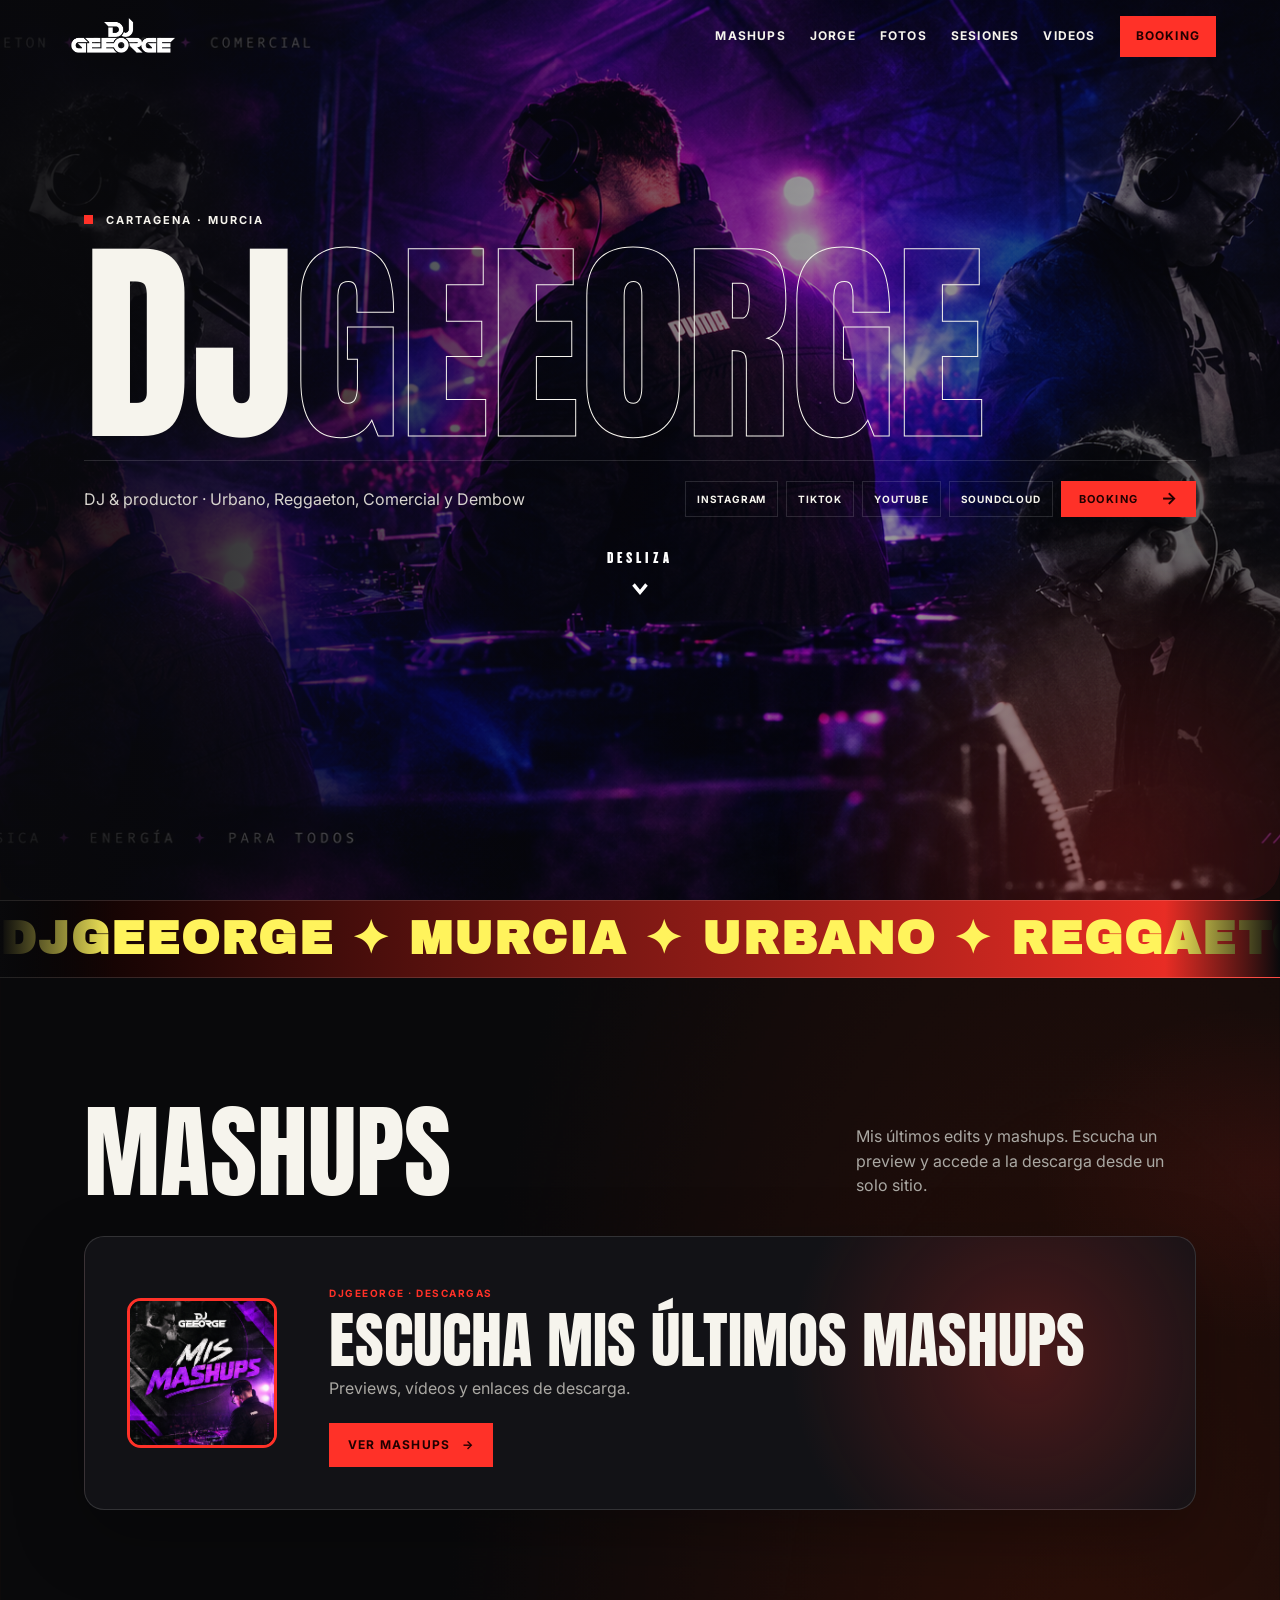
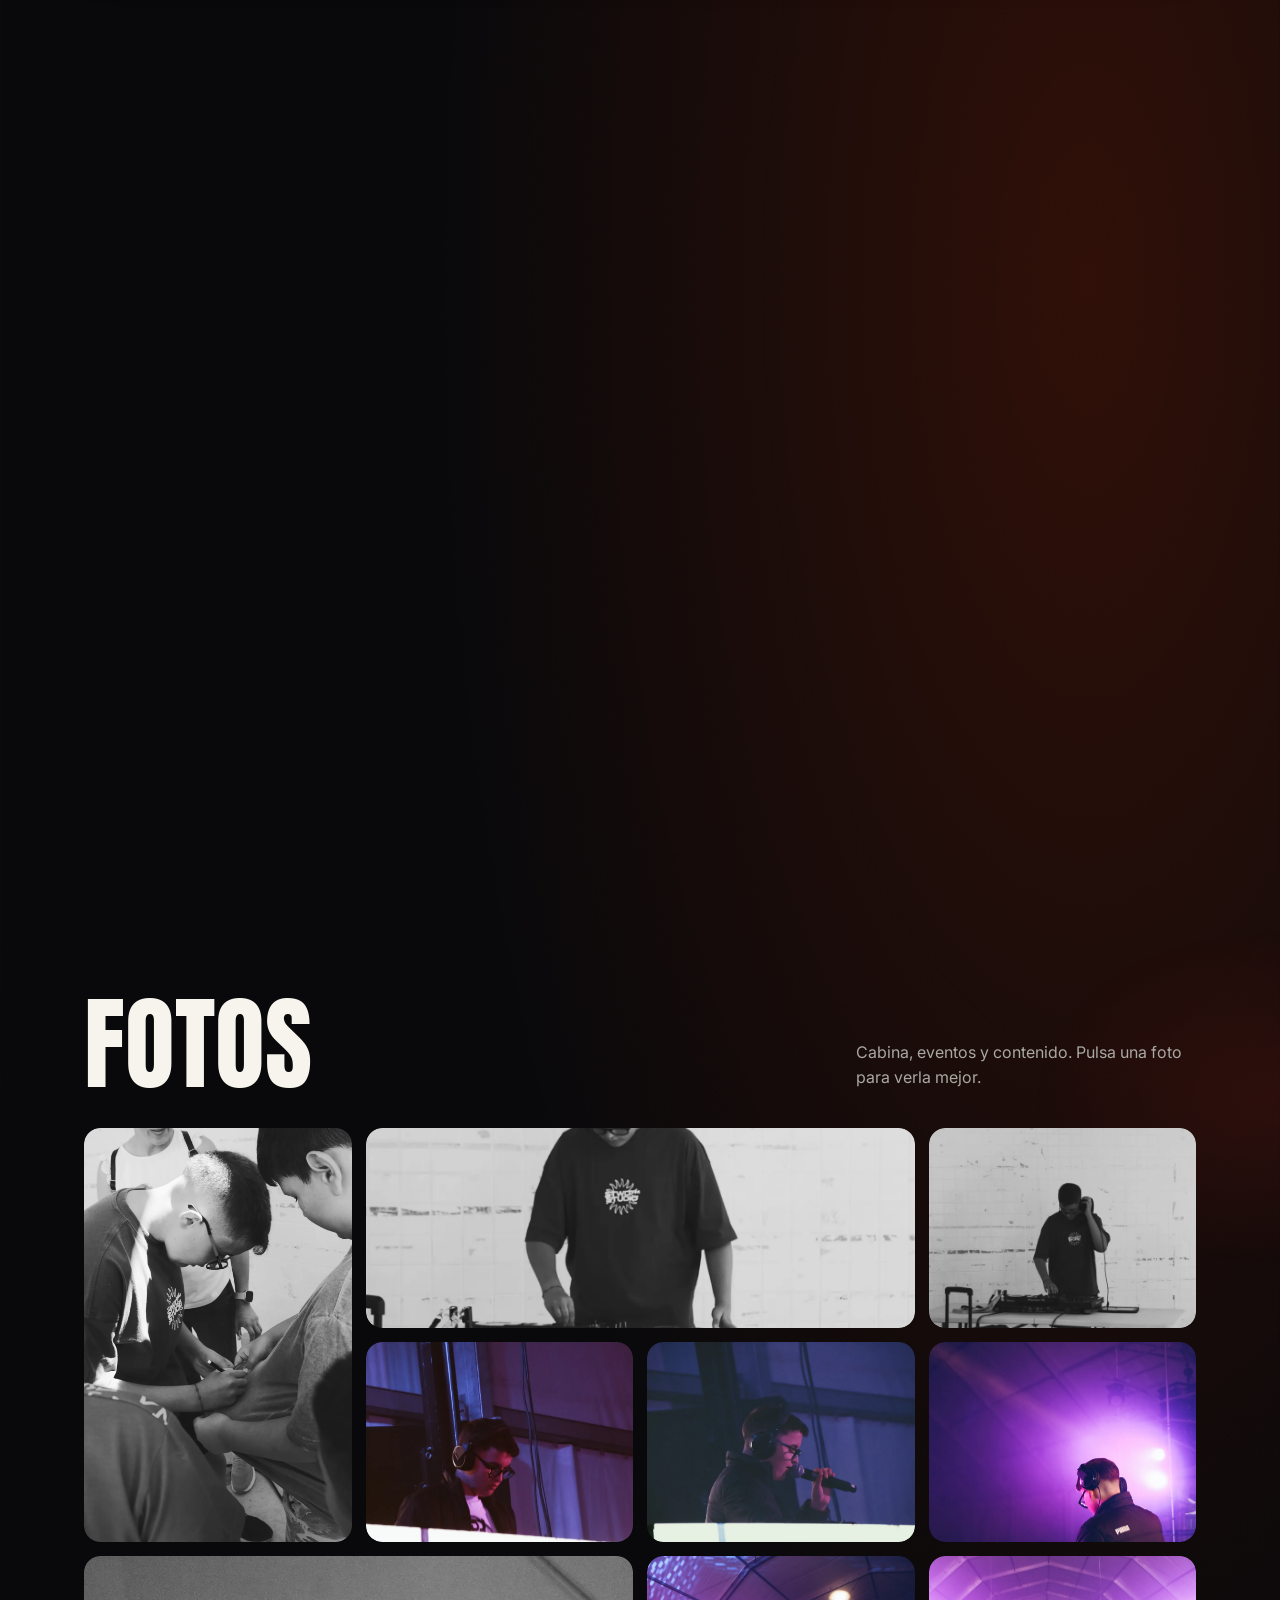
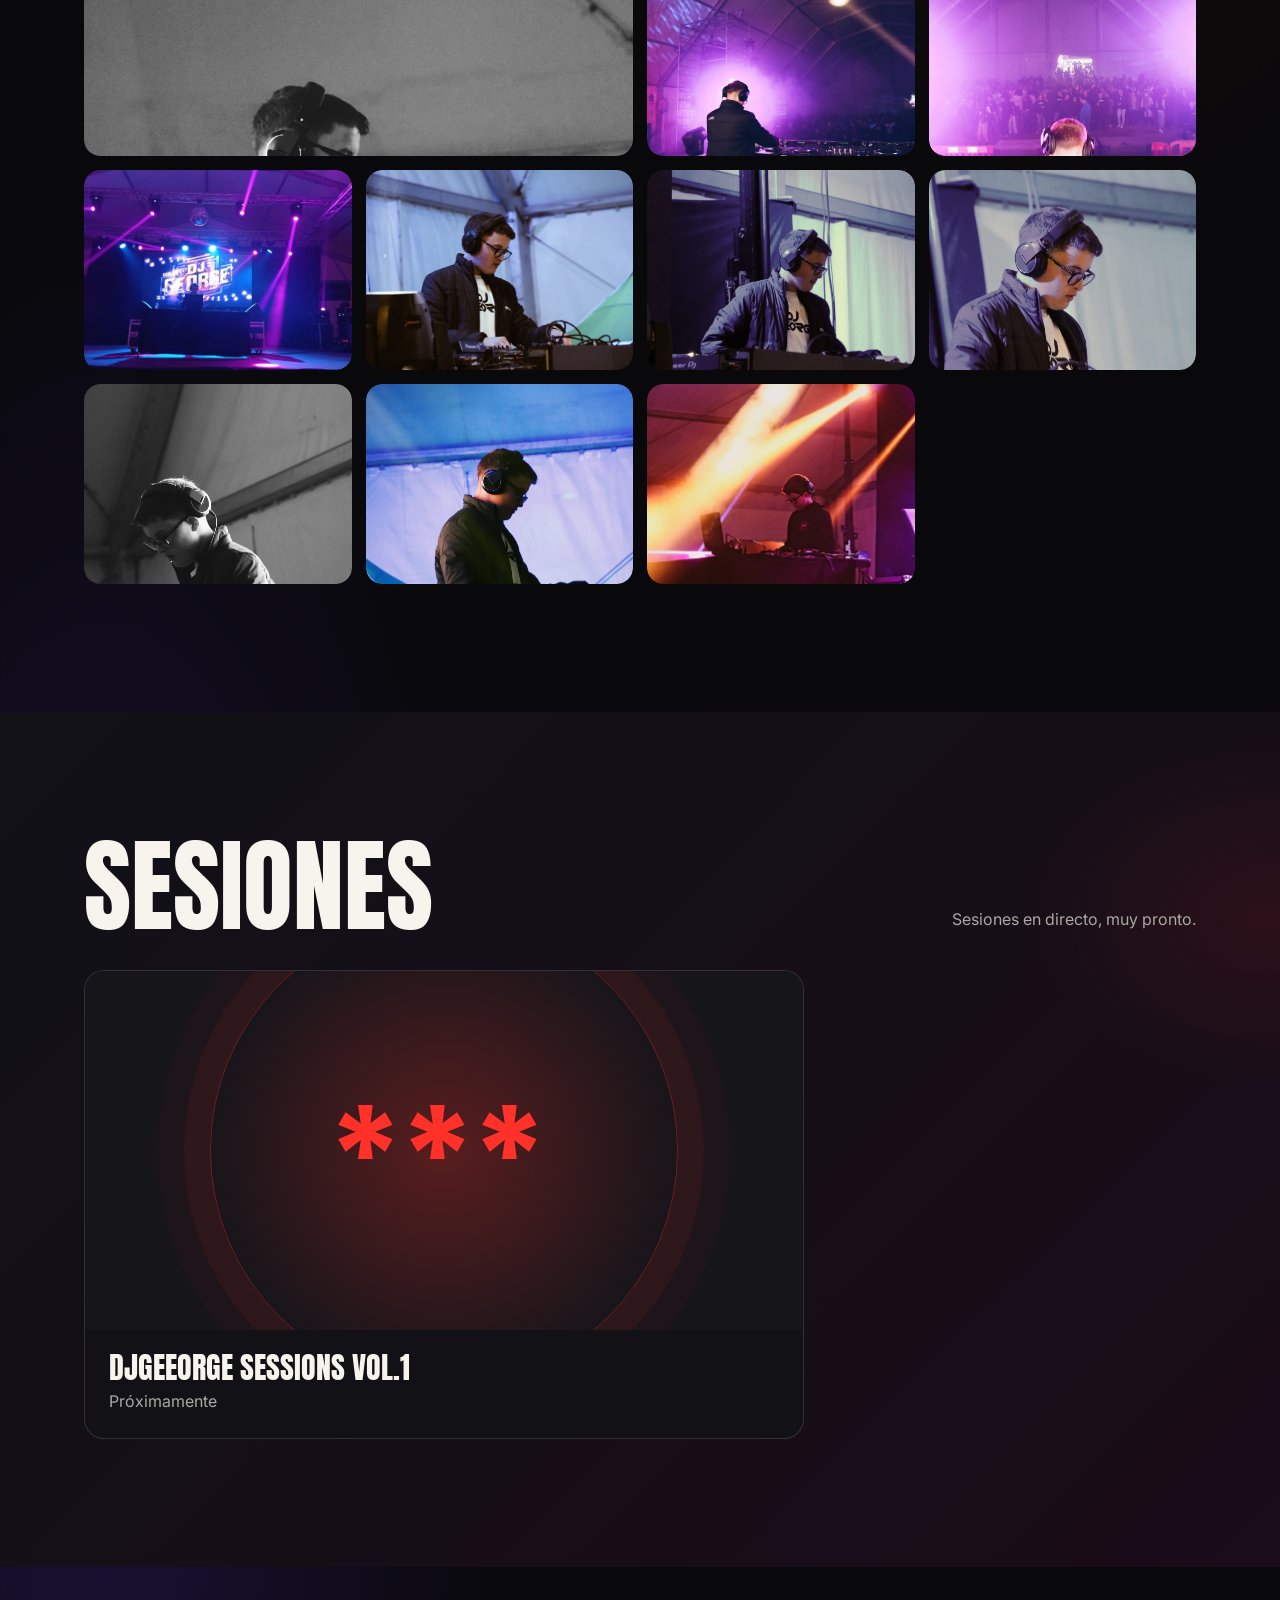
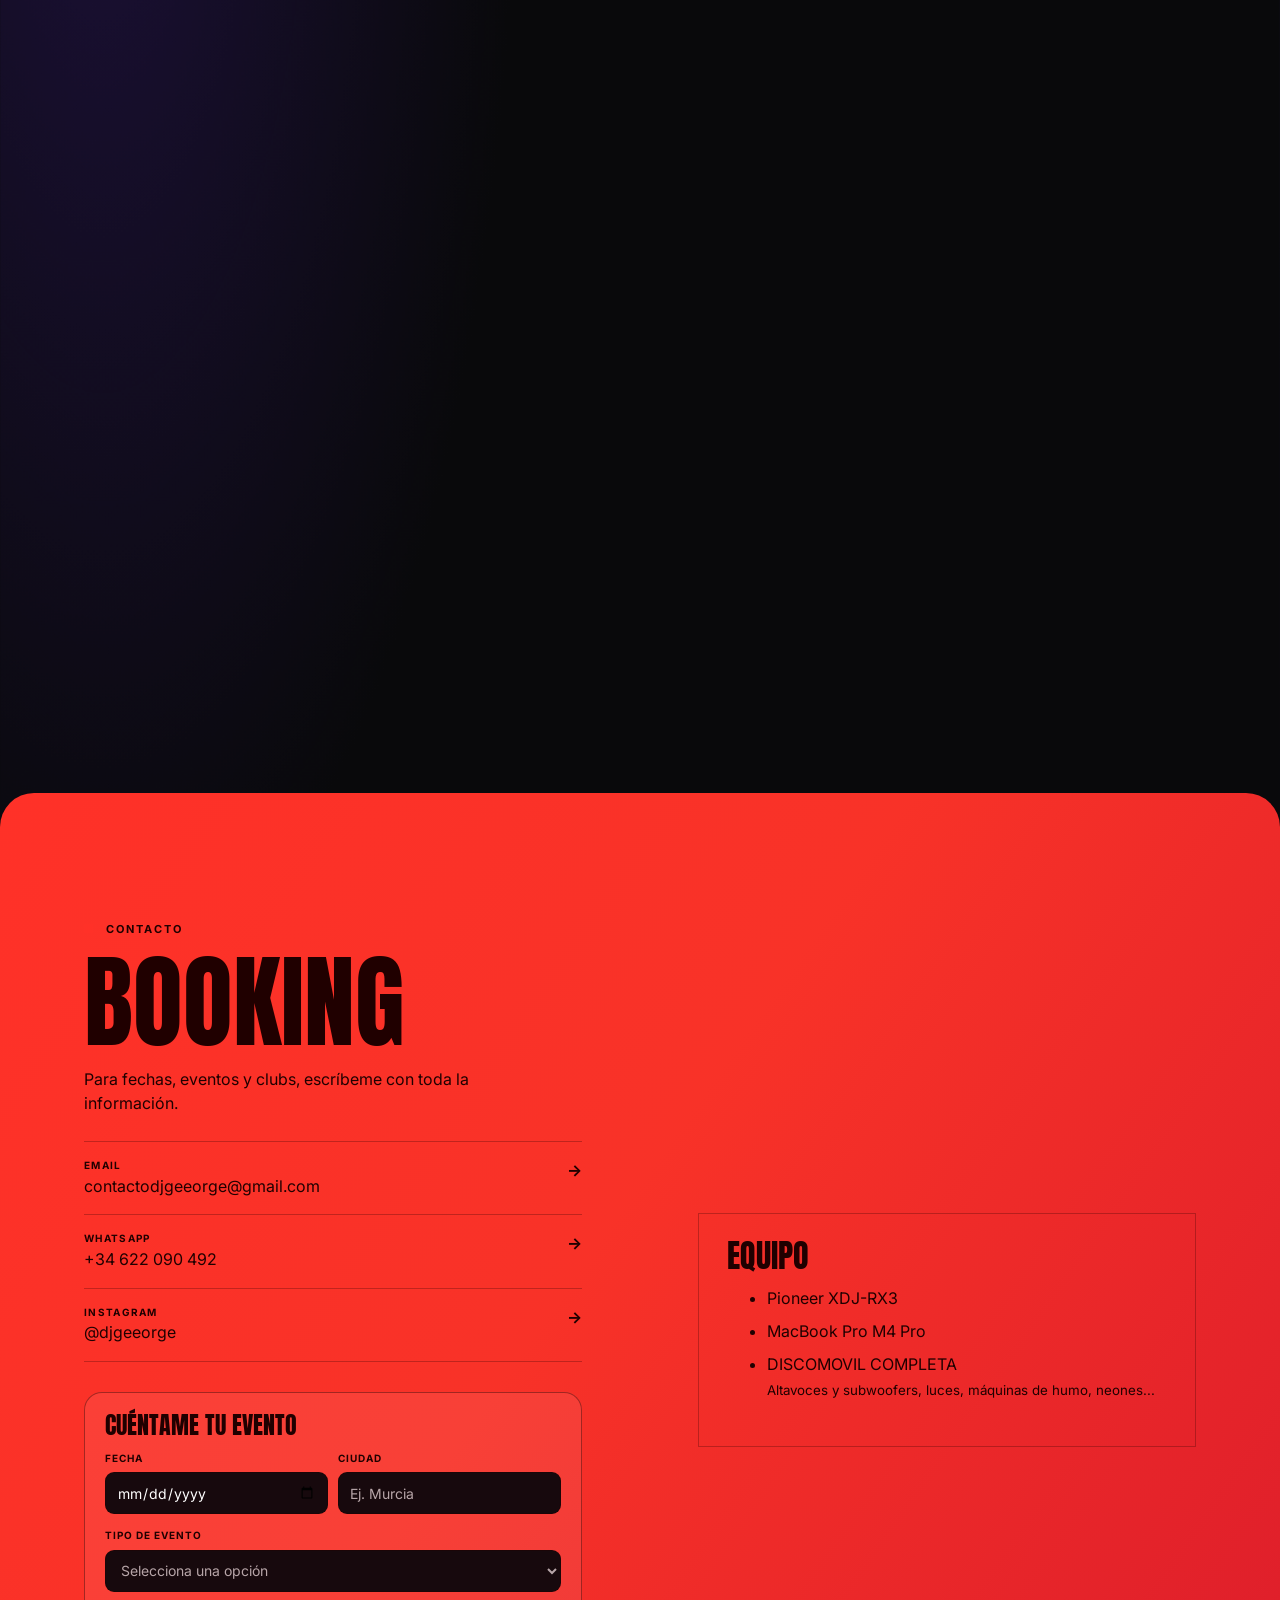
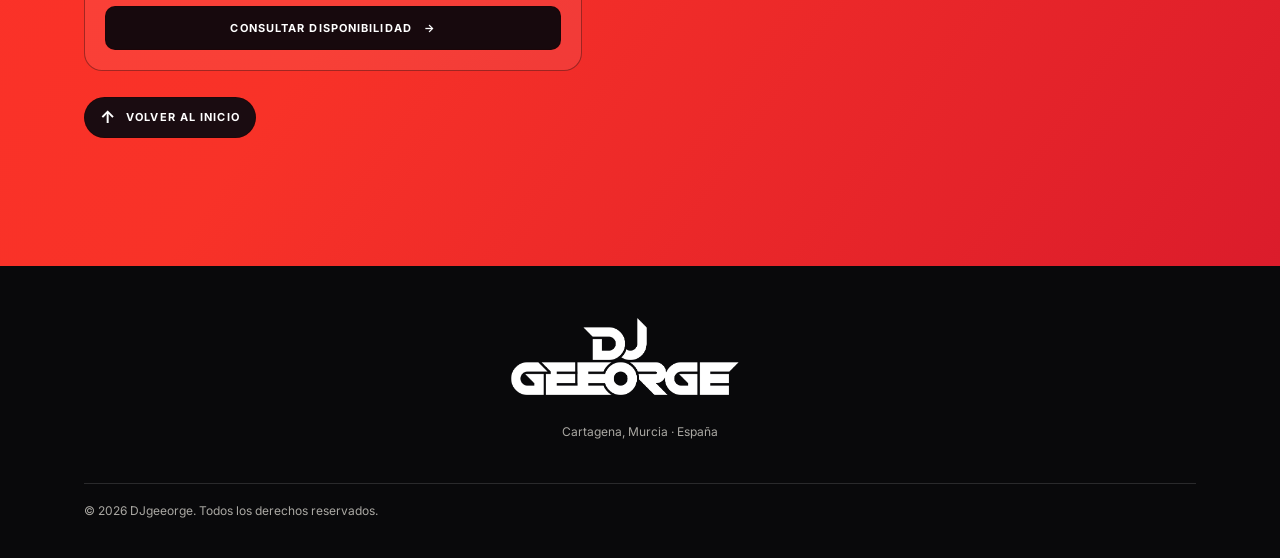
==== commit a213e01a: "muchascosas" ====
--- a/index.html
+++ b/index.html
@@ -4,16 +4,38 @@
         <meta charset="utf-8">
         <meta name="viewport" content="width=device-width, initial-scale=1">
         <meta name="theme-color" content="#09090b">
-        <meta name="description" content="DJgeeorge · DJ y productor de Cartagena, Murcia.">
-        <title>DJgeeorge — DJ & productor</title>
+        <link rel="icon" type="image/jpeg" href="assets/web/mashups-cover.jpg">
+        <meta name="description" content="DJgeeorge, DJ y productor de Cartagena, Murcia. Reggaetón, música urbana, remixes, mashups y booking para fiestas, clubs y eventos.">
+        <meta name="robots" content="index,follow,max-image-preview:large">
+        <link rel="canonical" href="https://djgeeorge.qd.je/">
+        <link rel="alternate" hreflang="es-ES" href="https://djgeeorge.qd.je/">
+        <meta property="og:type" content="website">
+        <meta property="og:locale" content="es_ES">
+        <meta property="og:site_name" content="DJgeeorge">
+        <meta property="og:title" content="DJgeeorge | DJ de reggaetón y música urbana en Murcia">
+        <meta property="og:description" content="Reggaetón, música urbana, remixes, mashups y booking para fiestas, clubs y eventos en Murcia.">
+        <meta property="og:url" content="https://djgeeorge.qd.je/">
+        <meta property="og:image" content="https://djgeeorge.qd.je/assets/web/social-share.jpg">
+        <meta property="og:image:alt" content="DJgeeorge en directo">
+        <meta name="twitter:card" content="summary_large_image">
+        <meta name="twitter:title" content="DJgeeorge | DJ de reggaetón y música urbana en Murcia">
+        <meta name="twitter:description" content="Reggaetón, música urbana, mashups y booking en Murcia.">
+        <meta name="twitter:image" content="https://djgeeorge.qd.je/assets/web/social-share.jpg">
+        <title>DJgeeorge | DJ de reggaetón y música urbana en Murcia</title>
+        <script type="application/ld+json">
+        {"@context":"https://schema.org","@type":"Person","@id":"https://djgeeorge.qd.je/#djgeeorge","name":"DJgeeorge","alternateName":["DJ Geeorge","Jorge"],"jobTitle":"DJ y productor musical","description":"DJ y productor de Cartagena, Murcia, especializado en reggaetón, música urbana, comercial y dembow.","url":"https://djgeeorge.qd.je/","image":"https://djgeeorge.qd.je/assets/web/social-share.jpg","homeLocation":{"@type":"Place","name":"Cartagena, Murcia, España"},"knowsAbout":["Reggaetón","Música urbana","Mashups","Remixes","Dembow"],"sameAs":["https://www.instagram.com/djgeeorge","https://www.tiktok.com/@djgeeorge","https://www.youtube.com/@DJgeeorge/videos","https://soundcloud.com/djgeeorge/tracks"]}
+        </script>
+
         <link rel="preconnect" href="https://fonts.googleapis.com">
         <link rel="preconnect" href="https://fonts.gstatic.com" crossorigin>
         <link href="https://fonts.googleapis.com/css2?family=Anton&family=Archivo+Black&family=Inter:wght@400;500;600;700&display=swap" rel="stylesheet">
         <link rel="stylesheet" href="style.css">
+        <link rel="stylesheet" href="seo.css">
         <link rel="stylesheet" href="motion.css">
         <link rel="stylesheet" href="features.css">
         <link rel="stylesheet" href="fixes.css">
         <link rel="stylesheet" href="ticker.css">
+        <script src="booking-form.js" defer></script>
     </head>
     <body>
         <nav class="nav is-solid" id="nav" aria-label="Navegación principal">
@@ -37,9 +59,9 @@
                     <div class="socials">
                         <a href="https://www.instagram.com/djgeeorge" target="_blank" rel="noopener">Instagram</a>
                         <a href="https://www.tiktok.com/@djgeeorge" target="_blank" rel="noopener">TikTok</a>
-                        <a href="" target="_red" rel="noopener">Spotify (pronto)</a>
-                        <a href="https://www.youtube.com/@DJgeeorge" target="_blank" rel="noopener">YouTube</a>
-                        <a href="https://soundcloud.com/djgeeorge" target="_blank" rel="noopener">SoundCloud</a>
+                        <a href="https://www.youtube.com/@DJgeeorge/videos" target="_blank" rel="noopener">YouTube</a>
+                        <a href="https://soundcloud.com/djgeeorge/tracks" target="_blank" rel="noopener">SoundCloud</a>
+                        <a class="booking-cta" href="#booking"><span>Booking</span><b>→</b></a>
                     </div>
                 </div>
                 <a href="#mashups" class="scroll-cue" aria-label="Desliza hacia abajo"> <span class="scroll-cue-text">Desliza</span> <svg class="scroll-cue-arrow" viewBox="0 0 40 40" xmlns="http://www.w3.org/2000/svg" aria-hidden="true">
@@ -181,6 +203,16 @@
                             <a href="https://wa.me/34622090492" target="_blank" rel="noopener"><span><small>WhatsApp</small>+34 622 090 492</span><b>→</b></a>
                             <a href="https://www.instagram.com/djgeeorge" target="_blank" rel="noopener"><span><small>Instagram</small>@djgeeorge</span><b>→</b></a>
                         </div>
+                        <form class="booking-form" id="booking-form">
+                            <h3>Cuéntame tu evento</h3>
+                            <div class="booking-form-grid">
+                                <label>Fecha<input name="fecha" type="date" required></label>
+                                <label>Ciudad<input name="ciudad" type="text" placeholder="Ej. Murcia" required></label>
+                            </div>
+                            <label>Tipo de evento<select name="evento" required><option value="" selected disabled>Selecciona una opción</option><option>Fiesta privada</option><option>Club / discoteca</option><option>Boda</option><option>Evento de empresa</option><option>Otro</option></select></label>
+                            <button type="submit">Consultar disponibilidad <b>→</b></button>
+                        </form>
+                        <a class="back-to-top" href="#inicio"><span>↑</span> Volver al inicio</a>
                     </div>
                     <aside>
                         <h3>Equipo</h3>
--- a/seo.css
+++ b/seo.css
@@ -0,0 +1,7 @@
+/* Corrección aislada de la ruta de la fuente usada en la portada. */
+@font-face {
+  font-family: "Champion Gothic";
+  src: url("assets/fonts/Champion%20Gothic%20Welterweight.otf") format("opentype");
+  font-weight: 700;
+  font-display: swap;
+}
--- a/fixes.css
+++ b/fixes.css
@@ -1 +1,10 @@
 .gallery{grid-auto-flow:dense}.gallery-button{width:100%;height:100%;min-width:0;min-height:0}.gallery-button:nth-child(1){grid-row:span 2}.gallery-button:nth-child(2),.gallery-button:nth-child(6){grid-column:span 2}.gallery-button img{transform:none!important;filter:none!important;box-shadow:none!important}.reveal .gallery-button{opacity:0;filter:blur(6px);transform:translate3d(-24px,34px,0) scale(.94);transition:transform .8s cubic-bezier(.16,1,.3,1),opacity .7s ease,filter .7s ease}.reveal .gallery-button:nth-child(even){transform:translate3d(24px,42px,0) scale(.94)}.reveal.is-visible .gallery-button{opacity:1;filter:none;transform:none}.reveal.is-visible .gallery-button:nth-child(2n){transition-delay:.1s}.reveal.is-visible .gallery-button:nth-child(3n){transition-delay:.18s}.reveal.is-visible .gallery-button:nth-child(4n){transition-delay:.26s}.ticker>div{display:flex;width:max-content}.ticker>div>span{flex:0 0 auto}@keyframes scroll{to{transform:translateX(-25%)}}@media(max-width:720px){.gallery-button:nth-child(1),.gallery-button:nth-child(2),.gallery-button:nth-child(6){grid-row:auto;grid-column:auto}.reveal .gallery-button:nth-child(n){transform:translate3d(0,24px,0) scale(.97)}}@media(prefers-reduced-motion:reduce){.reveal .gallery-button{opacity:1;filter:none;transform:none;transition:none}}
+
+.socials .booking-cta{display:inline-flex;align-items:center;gap:22px;padding:11px 17px;border-color:var(--red);background:var(--red);color:#210000;font-size:11px;letter-spacing:.13em;box-shadow:0 0 0 0 #ff312860;animation:bookingPulse 2.4s ease-in-out infinite}.socials .booking-cta b{font-size:17px;line-height:.7}.socials .booking-cta:hover{border-color:var(--paper);background:var(--paper);color:#210000;transform:translateY(-2px)}@keyframes bookingPulse{50%{box-shadow:0 0 0 8px #ff312800,0 0 28px #ff31284d}}@media(max-width:720px){.socials .booking-cta{width:100%;justify-content:space-between;padding:12px 15px}}@media(prefers-reduced-motion:reduce){.socials .booking-cta{animation:none}}
+
+.booking .back-to-top{display:inline-flex;align-items:center;gap:10px;margin-top:26px;padding:11px 15px;border:1px solid #21000066;border-radius:999px;background:#1a0c11;color:#fff;font-size:11px;font-weight:700;letter-spacing:.1em;text-transform:uppercase;transition:transform .2s,background .2s}.booking .back-to-top span{font-size:17px;line-height:.8}.booking .back-to-top:hover{background:#09090b;transform:translateY(-2px)}
+
+/* Mantiene el aspecto original de las redes; solo fija el centrado vertical del texto. */
+.socials a:not(.booking-cta){display:inline-flex;align-items:center;justify-content:center;line-height:1}.socials .booking-cta{line-height:1;white-space:nowrap}
+
+.booking-form{display:grid;gap:14px;margin-top:30px;padding:20px;border:1px solid #21000066;border-radius:18px;background:#ffffff12}.booking-form h3{font:24px/1 var(--display)}.booking-form label{display:grid;gap:6px;font-size:10px;font-weight:700;letter-spacing:.1em;text-transform:uppercase}.booking-form input,.booking-form select{width:100%;min-height:42px;padding:9px 11px;border:1px solid #21000078;border-radius:9px;outline:0;background:#17090d;color:#fff;font:14px var(--body)}.booking-form input::placeholder{color:#b7a5a8}.booking-form select:invalid{color:#b7a5a8}.booking-form select option{color:#fff;background:#17090d}.booking-form input:focus,.booking-form select:focus{border-color:#fff;box-shadow:0 0 0 3px #ffffff2b}.booking-form-grid{display:grid;grid-template-columns:1fr 1fr;gap:10px}.booking-form button{display:inline-flex;align-items:center;justify-content:center;gap:12px;min-height:44px;border:1px solid #21000066;border-radius:10px;background:#17090d;color:#fff;font:700 11px var(--body);letter-spacing:.1em;text-transform:uppercase;cursor:pointer;transition:transform .2s,background .2s}.booking-form button:hover{background:#09090b;transform:translateY(-2px)}@media(max-width:480px){.booking-form-grid{grid-template-columns:1fr}}
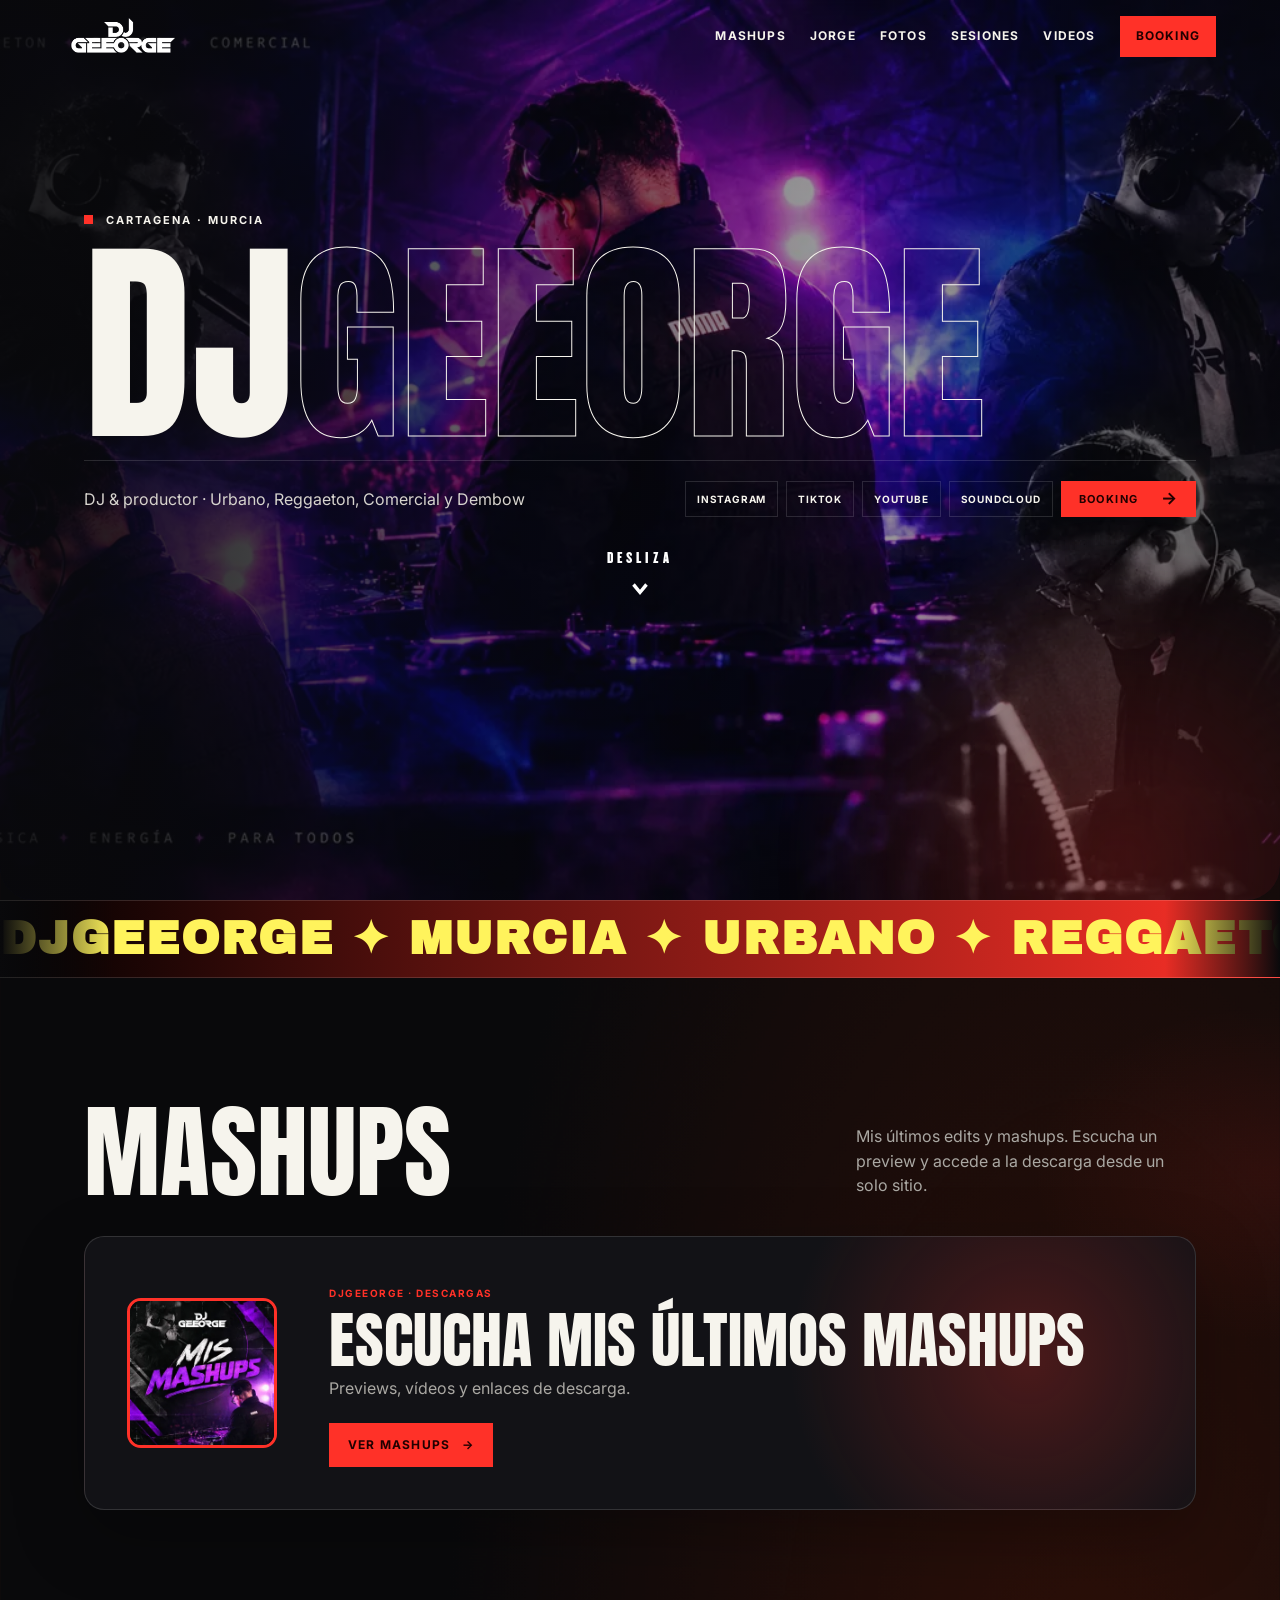
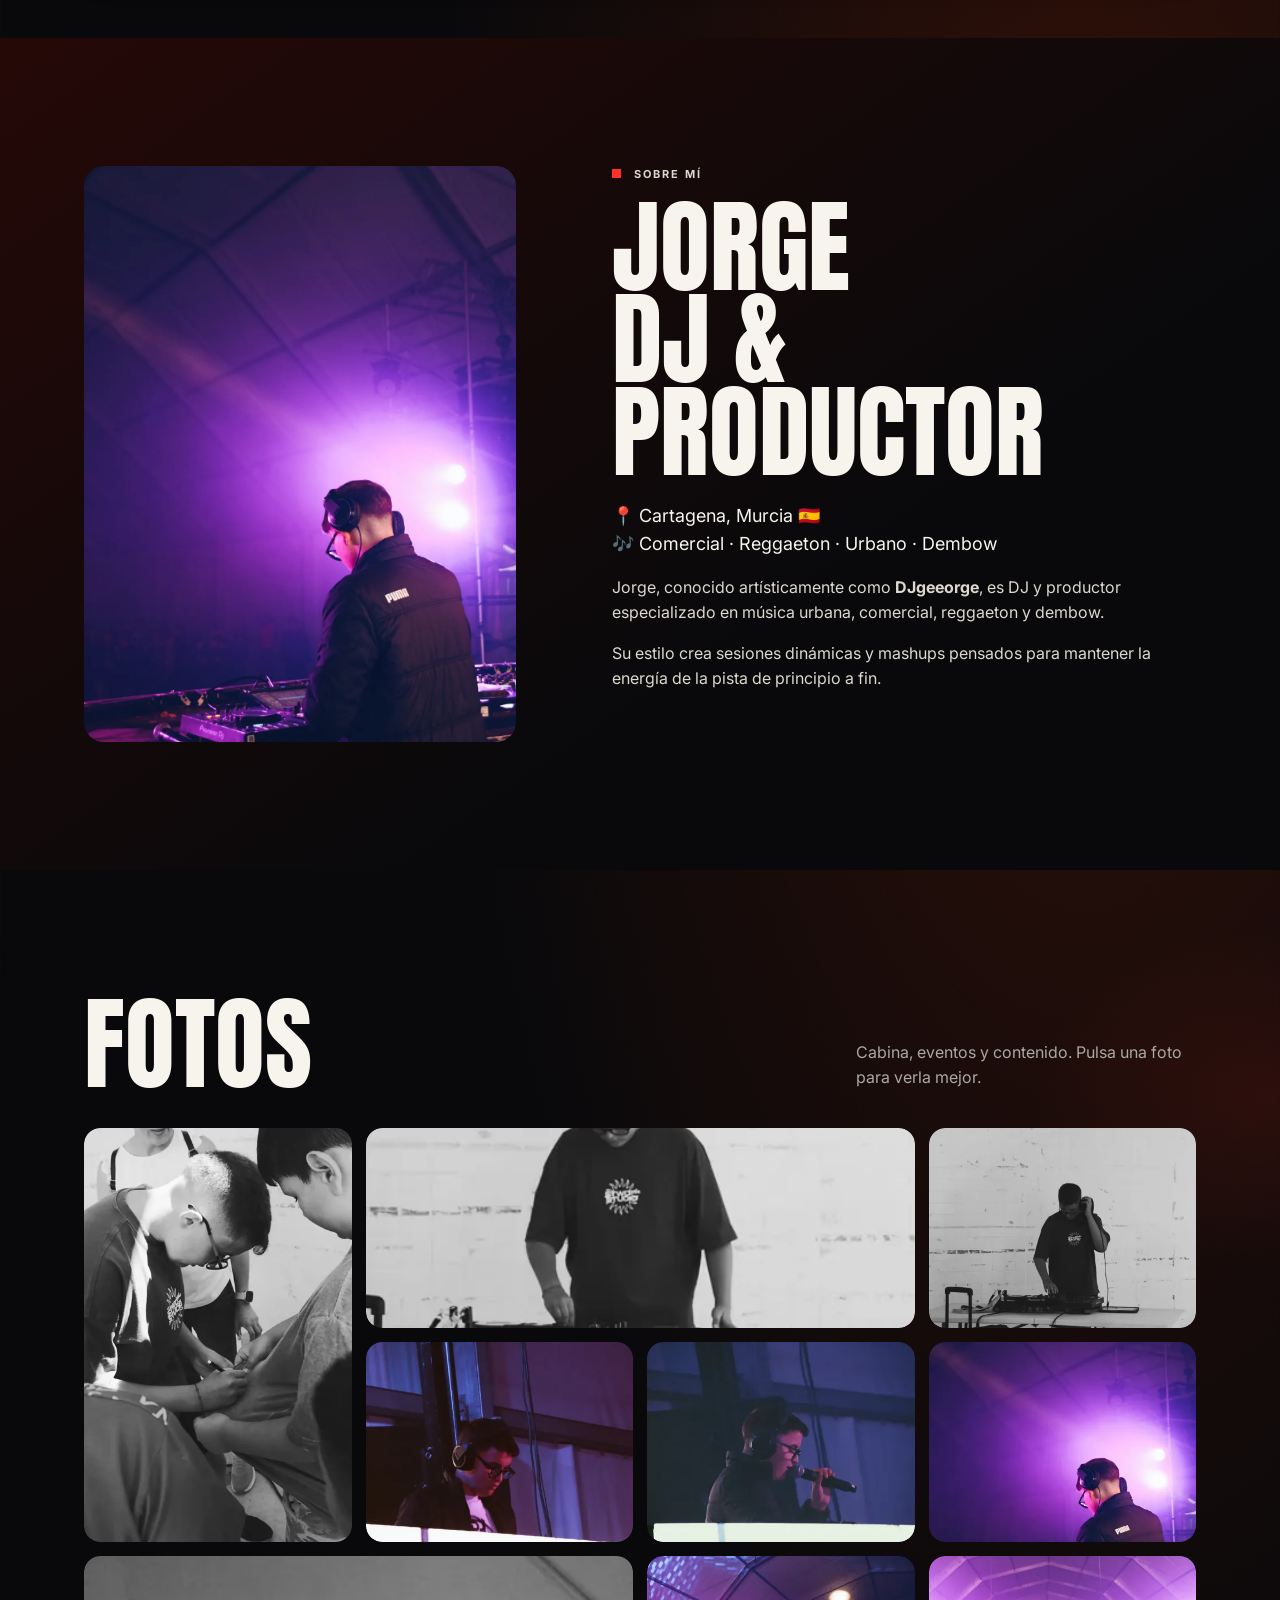
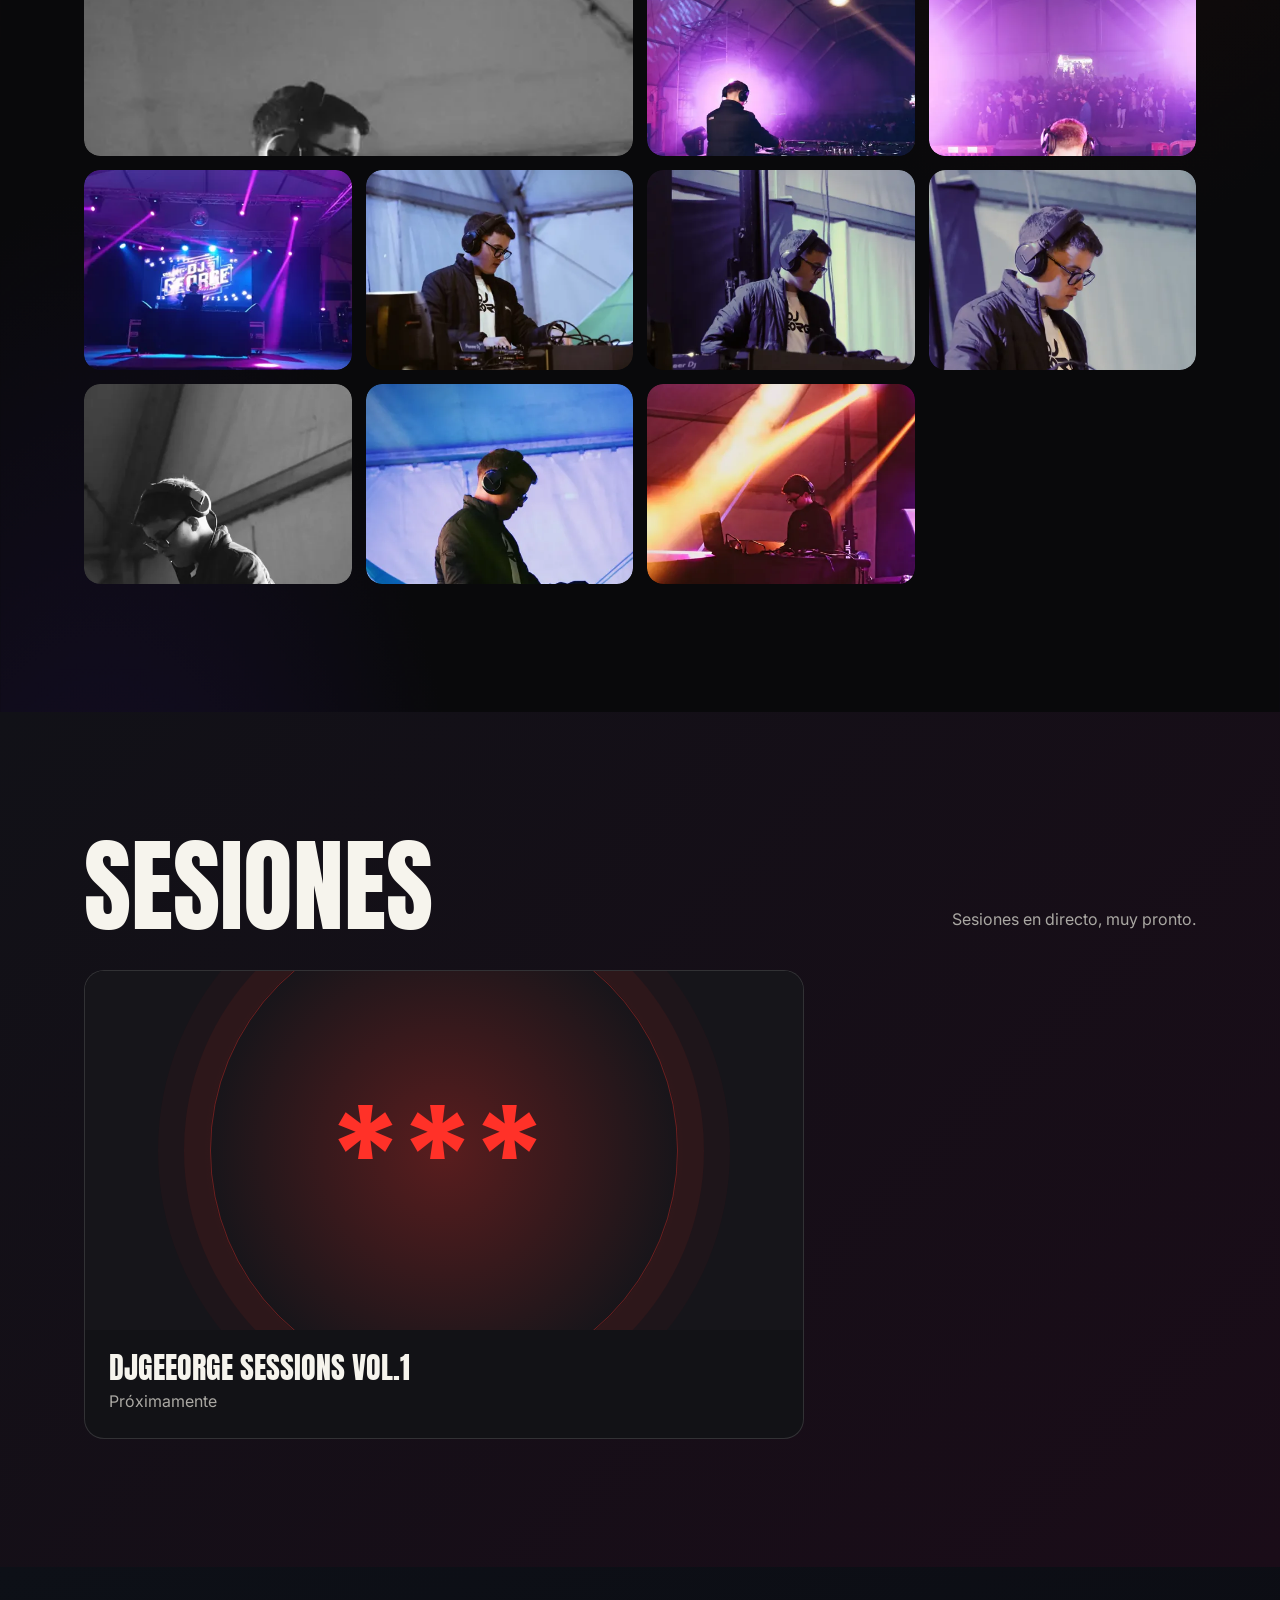
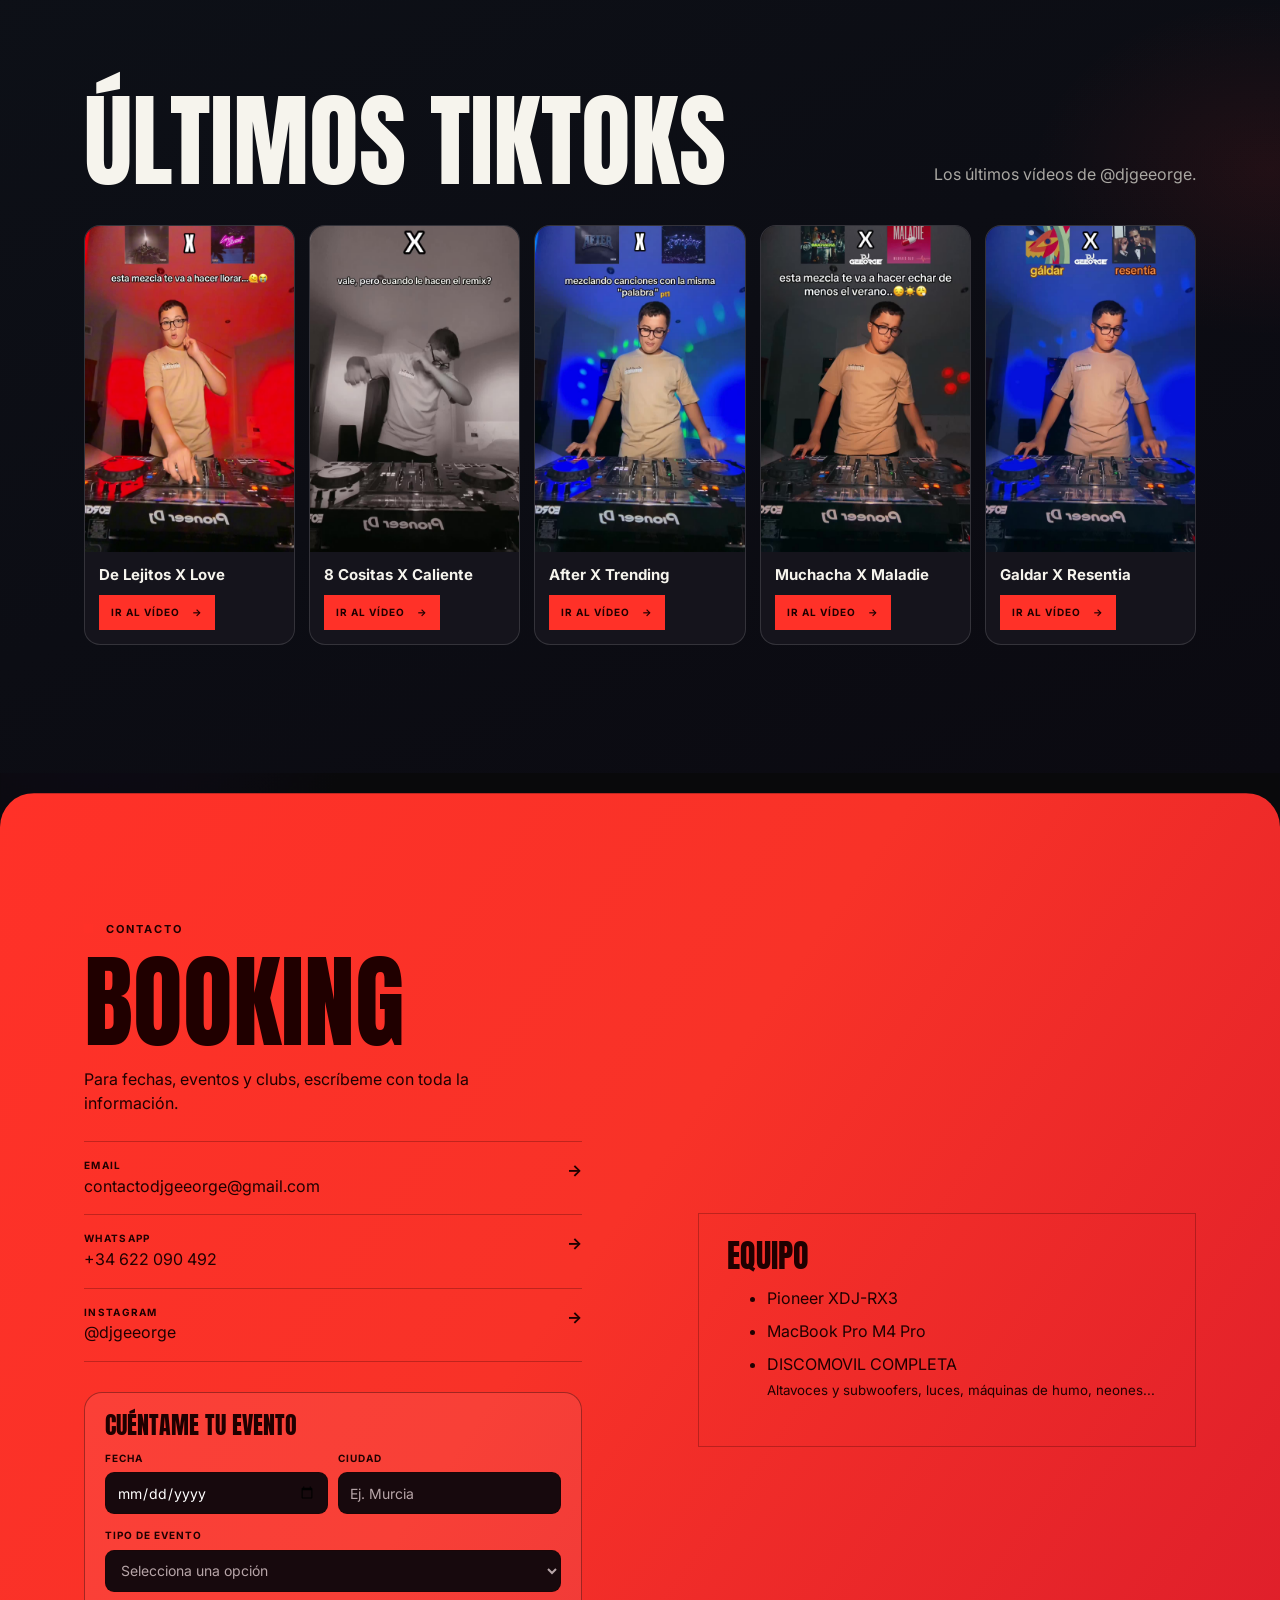
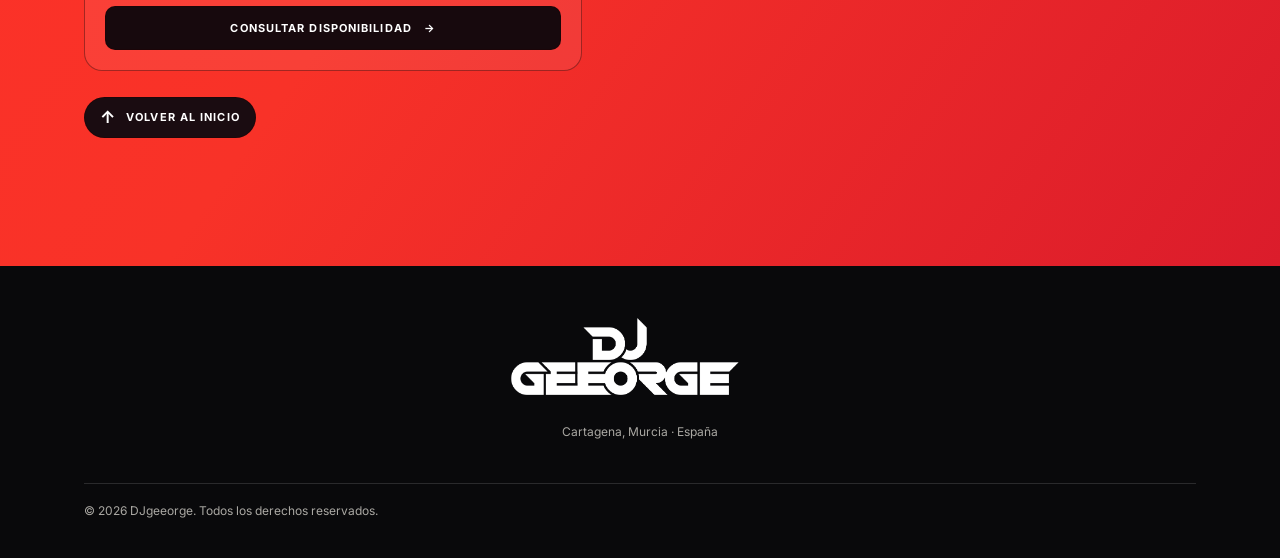
==== commit d83cd412: "optimizadoo" ====
--- a/index.html
+++ b/index.html
@@ -28,18 +28,14 @@
 
         <link rel="preconnect" href="https://fonts.googleapis.com">
         <link rel="preconnect" href="https://fonts.gstatic.com" crossorigin>
-        <link href="https://fonts.googleapis.com/css2?family=Anton&family=Archivo+Black&family=Inter:wght@400;500;600;700&display=swap" rel="stylesheet">
-        <link rel="stylesheet" href="style.css">
-        <link rel="stylesheet" href="seo.css">
-        <link rel="stylesheet" href="motion.css">
-        <link rel="stylesheet" href="features.css">
-        <link rel="stylesheet" href="fixes.css">
-        <link rel="stylesheet" href="ticker.css">
+        <link rel="preload" href="assets/web/hero.webp" as="image" type="image/webp" fetchpriority="high">
+        <link href="https://fonts.googleapis.com/css2?family=Anton&family=Archivo+Black&family=Inter:wght@400;500;600;700&display=optional" rel="stylesheet">
+        <link rel="stylesheet" href="site.css?v=20261016-fix1">
         <script src="booking-form.js" defer></script>
     </head>
     <body>
         <nav class="nav is-solid" id="nav" aria-label="Navegación principal">
-            <a class="brand" href="#inicio" aria-label="DJgeeorge, inicio"><img src="logos/logo-blanco.png" alt="DJgeeorge"></a>
+            <a class="brand" href="#inicio" aria-label="DJgeeorge, inicio"><img src="logos/logo-blanco.png" alt="DJgeeorge" width="3940" height="1080"></a>
             <button class="menu-button" id="menu-button" aria-expanded="false" aria-controls="menu">Menú</button>
             <div class="menu" id="menu">
                 <a href="#mashups">Mashups</a>
@@ -84,7 +80,7 @@
                         <h2>Mashups</h2>
                         <p>Mis últimos edits y mashups. Escucha un preview y accede a la descarga desde un solo sitio.</p>
                     </div>
-                    <a class="mashups-link" href="descargas/"><img class="mashups-mark" src="assets/web/mashups-cover.jpg" alt="DJgeeorge - Mis Mashups" loading="lazy"><div>
+                    <a class="mashups-link" href="descargas/"><img class="mashups-mark" src="assets/web/mashups-cover-thumb.webp" alt="DJgeeorge - Mis Mashups"><div>
                             <small>DJgeeorge · Descargas</small>
                             <h3>Escucha mis últimos mashups</h3>
                             <p>Previews, vídeos y enlaces de descarga.</p>
@@ -116,52 +112,52 @@
                     </div>
                     <div class="gallery">
                         <button class="gallery-button">
-                            <img src="assets/web/gallery-01.webp" alt="DJgeeorge en directo" loading="lazy">
-                        </button>
-                        <button class="gallery-button">
-                            <img src="assets/web/gallery-02.webp" alt="DJgeeorge en cabina" loading="lazy">
-                        </button>
-                        <button class="gallery-button">
-                            <img src="assets/web/gallery-03.webp" alt="DJgeeorge durante un evento" loading="lazy">
-                        </button>
-                        <button class="gallery-button">
-                            <img src="assets/web/gallery-04.webp" alt="DJgeeorge" loading="lazy">
-                        </button>
-                        <button class="gallery-button">
-                            <img src="assets/web/gallery-05.webp" alt="DJgeeorge en directo" loading="lazy">
-                        </button>
-                        <button class="gallery-button">
-                            <img src="assets/web/gallery-06.webp" alt="DJgeeorge en cabina" loading="lazy">
-                        </button>
-                        <button class="gallery-button">
-                            <img src="assets/web/gallery-07.webp" alt="DJgeeorge durante un evento" loading="lazy">
-                        </button>
-                        <button class="gallery-button">
-                            <img src="assets/web/gallery-08.webp" alt="DJgeeorge" loading="lazy">
-                        </button>
-                        <button class="gallery-button">
-                            <img src="assets/web/gallery-09.webp" alt="DJgeeorge en directo" loading="lazy">
-                        </button>
-                        <button class="gallery-button">
-                            <img src="assets/web/gallery-10.webp" alt="DJgeeorge en cabina" loading="lazy">
-                        </button>
-                        <button class="gallery-button">
-                            <img src="assets/web/gallery-11.webp" alt="DJgeeorge durante un evento" loading="lazy">
-                        </button>
-                        <button class="gallery-button">
-                            <img src="assets/web/gallery-12.webp" alt="DJgeeorge" loading="lazy">
-                        </button>
-                        <button class="gallery-button">
-                            <img src="assets/web/gallery-13.webp" alt="DJgeeorge en directo" loading="lazy">
-                        </button>
-                        <button class="gallery-button">
-                            <img src="assets/web/gallery-14.webp" alt="DJgeeorge en cabina" loading="lazy">
-                        </button>
-                        <button class="gallery-button">
-                            <img src="assets/web/gallery-15.webp" alt="DJgeeorge durante un evento" loading="lazy">
-                        </button>
-                        <button class="gallery-button">
-                            <img src="assets/web/gallery-16.webp" alt="DJgeeorge" loading="lazy">
+                            <img src="assets/web/gallery-01-thumb.webp" data-full="assets/web/gallery-01.webp" alt="DJgeeorge en directo" width="480" height="640" loading="lazy">
+                        </button>
+                        <button class="gallery-button">
+                            <img src="assets/web/gallery-02-thumb.webp" data-full="assets/web/gallery-02.webp" alt="DJgeeorge en cabina" width="480" height="640" loading="lazy">
+                        </button>
+                        <button class="gallery-button">
+                            <img src="assets/web/gallery-03-thumb.webp" data-full="assets/web/gallery-03.webp" alt="DJgeeorge durante un evento" width="480" height="640" loading="lazy">
+                        </button>
+                        <button class="gallery-button">
+                            <img src="assets/web/gallery-04-thumb.webp" data-full="assets/web/gallery-04.webp" alt="DJgeeorge" width="480" height="720" loading="lazy">
+                        </button>
+                        <button class="gallery-button">
+                            <img src="assets/web/gallery-05-thumb.webp" data-full="assets/web/gallery-05.webp" alt="DJgeeorge en directo" width="480" height="320" loading="lazy">
+                        </button>
+                        <button class="gallery-button">
+                            <img src="assets/web/gallery-06-thumb.webp" data-full="assets/web/gallery-06.webp" alt="DJgeeorge en cabina" width="480" height="720" loading="lazy">
+                        </button>
+                        <button class="gallery-button">
+                            <img src="assets/web/gallery-07-thumb.webp" data-full="assets/web/gallery-07.webp" alt="DJgeeorge durante un evento" width="480" height="720" loading="lazy">
+                        </button>
+                        <button class="gallery-button">
+                            <img src="assets/web/gallery-08-thumb.webp" data-full="assets/web/gallery-08.webp" alt="DJgeeorge" width="480" height="320" loading="lazy">
+                        </button>
+                        <button class="gallery-button">
+                            <img src="assets/web/gallery-09-thumb.webp" data-full="assets/web/gallery-09.webp" alt="DJgeeorge en directo" width="480" height="720" loading="lazy">
+                        </button>
+                        <button class="gallery-button">
+                            <img src="assets/web/gallery-10-thumb.webp" data-full="assets/web/gallery-10.webp" alt="DJgeeorge en cabina" width="480" height="270" loading="lazy">
+                        </button>
+                        <button class="gallery-button">
+                            <img src="assets/web/gallery-11-thumb.webp" data-full="assets/web/gallery-11.webp" alt="DJgeeorge durante un evento" width="480" height="320" loading="lazy">
+                        </button>
+                        <button class="gallery-button">
+                            <img src="assets/web/gallery-12-thumb.webp" data-full="assets/web/gallery-12.webp" alt="DJgeeorge" width="480" height="720" loading="lazy">
+                        </button>
+                        <button class="gallery-button">
+                            <img src="assets/web/gallery-13-thumb.webp" data-full="assets/web/gallery-13.webp" alt="DJgeeorge en directo" width="480" height="720" loading="lazy">
+                        </button>
+                        <button class="gallery-button">
+                            <img src="assets/web/gallery-14-thumb.webp" data-full="assets/web/gallery-14.webp" alt="DJgeeorge en cabina" width="480" height="720" loading="lazy">
+                        </button>
+                        <button class="gallery-button">
+                            <img src="assets/web/gallery-15-thumb.webp" data-full="assets/web/gallery-15.webp" alt="DJgeeorge durante un evento" width="480" height="720" loading="lazy">
+                        </button>
+                        <button class="gallery-button">
+                            <img src="assets/web/gallery-16-thumb.webp" data-full="assets/web/gallery-16.webp" alt="DJgeeorge" width="480" height="480" loading="lazy">
                         </button>
                     </div>
                 </div>
@@ -229,7 +225,7 @@
         </main>
         <footer>
             <div class="container">
-                <img src="logos/logo-blanco.png" alt="DJgeeorge">
+                <img src="logos/logo-blanco.png" alt="DJgeeorge" width="3940" height="1080">
                 <p>Cartagena, Murcia · España</p>
                 <p>© 2026 DJgeeorge. Todos los derechos reservados.</p>
             </div>
@@ -240,7 +236,7 @@
             <p id="lightbox-caption"></p>
         </div>
         <script src="tiktoks-data.js"></script>
-        <script>const nav=document.querySelector('#nav'),button=document.querySelector('#menu-button'),menu=document.querySelector('#menu');addEventListener('scroll',()=>nav.classList.toggle('is-solid',scrollY>24),{passive:true});button.addEventListener('click',()=>{const open=menu.classList.toggle('is-open');button.setAttribute('aria-expanded',open)});menu.querySelectorAll('a').forEach(a=>a.addEventListener('click',()=>{menu.classList.remove('is-open');button.setAttribute('aria-expanded','false')}));const lightbox=document.querySelector('#lightbox'),lightboxImage=document.querySelector('#lightbox-image'),lightboxCaption=document.querySelector('#lightbox-caption'),closeLightbox=()=>{lightbox.classList.remove('is-open');lightbox.setAttribute('aria-hidden','true');document.body.classList.remove('no-scroll')};document.querySelectorAll('.gallery-button').forEach(btn=>btn.addEventListener('click',()=>{const image=btn.querySelector('img');lightboxImage.src=image.src;lightboxImage.alt=image.alt;lightboxCaption.textContent=image.alt;lightbox.classList.add('is-open');lightbox.setAttribute('aria-hidden','false');document.body.classList.add('no-scroll')}));document.querySelector('.lightbox-close').addEventListener('click',closeLightbox);lightbox.addEventListener('click',e=>{if(e.target===lightbox)closeLightbox()});addEventListener('keydown',e=>{if(e.key==='Escape')closeLightbox()});const cleanTikTokTitle=value=>String(value||'').split('#')[0].split(',')[0].replace(/[\p{Extended_Pictographic}\uFE0F]/gu,'').replace(/\s+/g,' ').trim().toLowerCase().replace(/\b\w/g,l=>l.toUpperCase()),tiktokGrid=document.querySelector('#tiktok-grid'),tiktoks=(window.DJGEEORGE_TIKTOKS||[]).slice(0,5);tiktokGrid.innerHTML=tiktoks.length?tiktoks.map(video=>`<article class="tiktok-card"><img src="${video.cover}" alt="${cleanTikTokTitle(video.title)}" loading="lazy"><div><h3>${cleanTikTokTitle(video.title)}</h3><a class="button" href="${video.url}" target="_blank" rel="noopener">Ir al vídeo <b>→</b></a></div></article>`).join(''):'<a class="tiktok-empty" href="https://www.tiktok.com/@djgeeorge" target="_blank" rel="noopener">Sigue a @djgeeorge en TikTok <b>→</b></a>';const revealItems=document.querySelectorAll('.ticker, main .section, footer');revealItems.forEach(el=>el.classList.add('reveal'));const show=new IntersectionObserver(entries=>entries.forEach(entry=>{if(entry.isIntersecting){entry.target.classList.add('is-visible');show.unobserve(entry.target)}}),{threshold:.13,rootMargin:'0px 0px -7%'});revealItems.forEach(el=>show.observe(el));</script>
+        <script>const nav=document.querySelector('#nav'),button=document.querySelector('#menu-button'),menu=document.querySelector('#menu');addEventListener('scroll',()=>nav.classList.toggle('is-solid',scrollY>24),{passive:true});button.addEventListener('click',()=>{const open=menu.classList.toggle('is-open');button.setAttribute('aria-expanded',open)});menu.querySelectorAll('a').forEach(a=>a.addEventListener('click',()=>{menu.classList.remove('is-open');button.setAttribute('aria-expanded','false')}));const lightbox=document.querySelector('#lightbox'),lightboxImage=document.querySelector('#lightbox-image'),lightboxCaption=document.querySelector('#lightbox-caption'),closeLightbox=()=>{lightbox.classList.remove('is-open');lightbox.setAttribute('aria-hidden','true');document.body.classList.remove('no-scroll')};document.querySelectorAll('.gallery-button').forEach(btn=>btn.addEventListener('click',()=>{const image=btn.querySelector('img');lightboxImage.src=image.dataset.full||image.currentSrc;lightboxImage.alt=image.alt;lightboxCaption.textContent=image.alt;lightbox.classList.add('is-open');lightbox.setAttribute('aria-hidden','false');document.body.classList.add('no-scroll')}));document.querySelector('.lightbox-close').addEventListener('click',closeLightbox);lightbox.addEventListener('click',e=>{if(e.target===lightbox)closeLightbox()});addEventListener('keydown',e=>{if(e.key==='Escape')closeLightbox()});const cleanTikTokTitle=value=>String(value||'').split('#')[0].split(',')[0].replace(/[\p{Extended_Pictographic}\uFE0F]/gu,'').replace(/\s+/g,' ').trim().toLowerCase().replace(/\b\w/g,l=>l.toUpperCase()),tiktokGrid=document.querySelector('#tiktok-grid'),tiktoks=(window.DJGEEORGE_TIKTOKS||[]).slice(0,5);tiktokGrid.innerHTML=tiktoks.length?tiktoks.map(video=>`<article class="tiktok-card"><img src="${video.cover}" alt="${cleanTikTokTitle(video.title)}" loading="lazy"><div><h3>${cleanTikTokTitle(video.title)}</h3><a class="button" href="${video.url}" target="_blank" rel="noopener">Ir al vídeo <b>→</b></a></div></article>`).join(''):'<a class="tiktok-empty" href="https://www.tiktok.com/@djgeeorge" target="_blank" rel="noopener">Sigue a @djgeeorge en TikTok <b>→</b></a>';const revealItems=document.querySelectorAll('.ticker, main .section, footer');revealItems.forEach(el=>el.classList.add('reveal'));const show=new IntersectionObserver(entries=>entries.forEach(entry=>{if(entry.isIntersecting){entry.target.classList.add('is-visible');show.unobserve(entry.target)}}),{threshold:.13,rootMargin:'0px 0px -7%'});revealItems.forEach(el=>show.observe(el));</script>
         <!-- Cloudflare Web Analytics -->
         <script type="module" src="https://static.cloudflareinsights.com/beacon.min.js" data-cf-beacon='{"token":"641ce010f5e84b31bc3ececbe353310a"}'></script>
         <!-- End Cloudflare Web Analytics -->
--- a/site.css
+++ b/site.css
@@ -0,0 +1,32 @@
+
+/* style.css */
+@font-face{font-family:"Champion Gothic";src:url("assets/fonts/Champion%20Gothic%20Welterweight.otf") format("opentype");font-weight:700;font-display:swap}:root{--ink:#09090b;--paper:#f6f4ed;--red:#ff3128;--muted:#aaa8a3;--line:#ffffff22;--display:Anton,Impact,sans-serif;--body:Inter,system-ui,sans-serif;--gutter:clamp(20px,5vw,68px)}*{box-sizing:border-box}html{scroll-behavior:smooth}body{margin:0;background:var(--ink);color:var(--paper);font:16px/1.55 var(--body)}a{color:inherit;text-decoration:none}img{display:block;max-width:100%}.container{width:min(1240px,100%);margin:auto;padding-inline:var(--gutter)}h1,h2,h3{margin:0;font-family:var(--display);font-weight:400;line-height:.9;text-transform:uppercase}.nav{position:fixed;z-index:10;inset:0 0 auto;display:flex;align-items:center;justify-content:space-between;padding:16px var(--gutter);transition:.2s}.nav.is-solid{background:#09090bed;border-bottom:1px solid var(--line);backdrop-filter:blur(12px)}.brand img{width:132px}.menu{display:flex;align-items:center;gap:24px;font-size:12px;font-weight:700;letter-spacing:.1em;text-transform:uppercase}.menu>a:not(.button):hover{color:var(--red)}.menu-button{display:none;border:0;background:transparent;color:var(--paper);font:700 12px var(--body);letter-spacing:.1em;text-transform:uppercase}.button{display:inline-flex;align-items:center;gap:12px;margin-top:22px;padding:12px 18px;border:1px solid var(--red);background:var(--red);color:#210000;font-size:12px;font-weight:700;letter-spacing:.1em;text-transform:uppercase;transition:.2s}.button:hover{background:var(--paper);border-color:var(--paper)}.button-small{margin:0;padding:10px 15px}.hero{min-height:100svh;display:grid;align-items:end;position:relative;overflow:hidden;border-radius:0 0 34px 34px;background:#181818}.hero:before{position:absolute;inset:0;content:"";background:linear-gradient(90deg,#09090be8 4%,#09090a65 67%,#09090ab0),url('assets/web/hero.webp') center/cover}.hero-content{position:relative;padding-bottom:clamp(42px,7vw,84px)}.eyebrow{margin:0;font-size:11px;font-weight:700;letter-spacing:.18em;text-transform:uppercase}.eyebrow span{display:inline-block;width:9px;height:9px;margin-right:8px;background:var(--red)}h1{margin:18px 0;font-size:clamp(78px,17vw,220px)}h1 span{color:transparent;-webkit-text-stroke:1px var(--paper)}.hero-footer{display:flex;justify-content:space-between;align-items:center;gap:24px;padding-top:20px;border-top:1px solid var(--line)}.hero-footer p{margin:0;color:#d7d4ce}.socials{display:flex;gap:8px;flex-wrap:wrap}.socials a{padding:7px 11px;border:1px solid var(--line);font-size:10px;font-weight:700;letter-spacing:.08em;text-transform:uppercase}.socials a:hover{color:var(--red);border-color:var(--red)}.scroll-cue{display:flex;flex-direction:column;align-items:center;gap:9px;width:max-content;margin:32px auto 0;color:#fff;text-decoration:none;animation:scrollCueFloat 2.2s ease-in-out infinite}.scroll-cue-text{font-family:"Champion Gothic","Arial Black",sans-serif;font-weight:700;font-size:13px;letter-spacing:.3em;text-transform:uppercase}.scroll-cue-arrow{width:26px;height:26px;color:#fff}@keyframes scrollCueFloat{0%,100%{transform:translateY(0)}50%{transform:translateY(9px)}}.ticker{overflow:hidden;padding:15px 0;border-block:1px solid var(--line);color:#fff;font:700 clamp(24px,4vw,46px)/1 "Arial Black",Arial,sans-serif;white-space:nowrap;background:linear-gradient(90deg,#3a0000,var(--red) 50%,#3a0000)}.ticker div{width:max-content;animation:scroll 30s linear infinite}@keyframes scroll{to{transform:translateX(-20%)}}.section{padding-block:clamp(74px,10vw,130px)}.heading{display:flex;align-items:end;justify-content:space-between;gap:30px;margin-bottom:38px}.heading h2,.bio h2,.booking h2{font-size:clamp(54px,8vw,106px)}.heading p{max-width:34ch;margin:0;color:var(--muted)}.mashups-link{display:flex;align-items:center;gap:clamp(20px,5vw,52px);padding:clamp(22px,4vw,42px);overflow:hidden;border:1px solid var(--line);border-radius:20px;background:radial-gradient(circle at 85% 45%,#ff31283d,transparent 25%),#121216;transition:transform .25s,border-color .25s}.mashups-link:hover{transform:translateY(-5px);border-color:var(--red)}.mashups-mark{flex:0 0 auto;width:clamp(90px,16vw,150px);aspect-ratio:1;object-fit:cover;border-radius:14px;border:3px solid var(--red)}.mashups-link small{color:var(--red);font-size:10px;font-weight:700;letter-spacing:.15em;text-transform:uppercase}.mashups-link h3{margin:8px 0;font-size:clamp(31px,5vw,62px)}.mashups-link p{margin:0;color:var(--muted)}.bio{background:linear-gradient(145deg,#250907,#09090b 65%)}.bio-grid{display:grid;grid-template-columns:.85fr 1.15fr;gap:clamp(32px,8vw,96px);align-items:start}.bio-grid>img{width:100%;aspect-ratio:3/4;object-fit:cover;border-radius:20px}.bio h2{margin:18px 0 24px}.bio p{max-width:62ch;color:#dcd8cf}.bio .intro{font-size:18px;color:var(--paper)}.gallery{display:grid;grid-template-columns:repeat(4,1fr);grid-auto-rows:200px;gap:14px}.gallery img{width:100%;height:100%;object-fit:cover;border-radius:16px}.gallery img:nth-child(1){grid-row:span 2}.gallery img:nth-child(2),.gallery img:nth-child(6){grid-column:span 2}.booking{margin-top:20px;border-radius:34px 34px 0 0;background:var(--red);color:#200000}.booking-grid{display:grid;grid-template-columns:1fr 1fr;gap:clamp(40px,9vw,120px)}.booking h2{margin:18px 0}.booking p{max-width:40ch}.contacts{margin-top:25px;border-top:1px solid #30000048}.contacts a{display:flex;justify-content:space-between;gap:12px;padding:16px 0;border-bottom:1px solid #30000048}.contacts a:hover{padding-inline:12px;background:#ffffff1c}.contacts small{display:block;font-size:10px;font-weight:700;letter-spacing:.13em;text-transform:uppercase}.booking aside{align-self:center;padding:28px;border:1px solid #30000048}.booking aside h3{font-size:32px}.booking aside li{margin-block:8px}footer{padding:52px 0 25px;text-align:center}footer img{width:min(290px,70vw);margin:0 auto 25px}footer p{color:var(--muted);font-size:12px}footer p:last-child{margin-top:42px;padding-top:18px;border-top:1px solid var(--line);text-align:left}@media(max-width:720px){.menu-button{display:block}.menu{display:none}.menu.is-open{position:absolute;top:64px;left:0;right:0;display:flex;flex-direction:column;align-items:stretch;padding:20px var(--gutter);background:#09090bf5;border-bottom:1px solid var(--line)}.menu .button{margin:0;text-align:center;justify-content:center}.hero{border-radius:0 0 24px 24px}.hero-footer,.heading{align-items:start;flex-direction:column}.bio-grid,.booking-grid{grid-template-columns:1fr}.gallery{grid-template-columns:repeat(2,1fr);grid-auto-rows:160px;gap:10px}.gallery img:nth-child(1),.gallery img:nth-child(2),.gallery img:nth-child(6){grid-column:auto;grid-row:auto}.booking{border-radius:24px 24px 0 0}.mashups-link{align-items:flex-start}.mashups-mark{width:80px;font-size:43px}.mashups-link p{font-size:13px}}@media(prefers-reduced-motion:reduce){html{scroll-behavior:auto}.ticker div{animation:none}.scroll-cue{animation:none}}
+
+/* motion.css */
+/* Profundidad y animaciones de entrada: se activan solo cuando cada bloque entra en pantalla. */
+body{background:radial-gradient(ellipse 75% 33% at 85% 27%,#301008 0%,transparent 68%),radial-gradient(ellipse 45% 24% at 8% 66%,#1b1036 0%,transparent 72%),var(--ink)}
+.hero:after{content:"";position:absolute;inset:auto -15% -35% auto;width:55vw;aspect-ratio:1;border-radius:50%;background:radial-gradient(circle,#ff31283b 0%,#ff312800 68%);filter:blur(12px);animation:heroGlow 7s ease-in-out infinite alternate;pointer-events:none}.hero-content{z-index:1}.section{position:relative}.section:not(.bio):not(.booking):after{content:"";position:absolute;z-index:-1;width:min(38vw,480px);height:340px;right:-18vw;top:4%;background:radial-gradient(ellipse,#ff312817,transparent 70%);pointer-events:none}.reveal{opacity:0;transform:translate3d(0,68px,0) scale(.975);filter:blur(10px);clip-path:inset(8% 0 0 round 20px);transition:opacity .65s ease,transform .85s cubic-bezier(.16,1,.3,1),filter .75s ease,clip-path .85s cubic-bezier(.16,1,.3,1)}.reveal.is-visible{opacity:1;transform:none;filter:none;clip-path:inset(0 round 0)}.ticker.reveal{transform:translate3d(-70px,0,0);clip-path:inset(0 10% 0 0)}.ticker.reveal.is-visible{transform:none;clip-path:inset(0 round 0)}.heading>*,.mashups-link,.bio-grid>img,.bio-grid>div,.gallery img,.booking-grid>*,footer .container>*{transition:transform .8s cubic-bezier(.16,1,.3,1),opacity .7s ease,filter .7s ease}.reveal .heading>*,.reveal .mashups-link,.reveal .bio-grid>img,.reveal .bio-grid>div,.reveal .gallery img,.reveal .booking-grid>*,.reveal footer .container>*{opacity:0;filter:blur(6px);transform:translate3d(0,32px,0)}.reveal .bio-grid>img{transform:translate3d(-44px,20px,0) rotate(-2deg)}.reveal .gallery img:nth-child(odd){transform:translate3d(-24px,34px,0) scale(.94)}.reveal .gallery img:nth-child(even){transform:translate3d(24px,42px,0) scale(.94)}.reveal.is-visible .heading>*,.reveal.is-visible .mashups-link,.reveal.is-visible .bio-grid>img,.reveal.is-visible .bio-grid>div,.reveal.is-visible .gallery img,.reveal.is-visible .booking-grid>*,.reveal.is-visible footer .container>*{opacity:1;filter:none;transform:none}.reveal.is-visible .heading>*:nth-child(2),.reveal.is-visible .bio-grid>div,.reveal.is-visible .booking-grid>*:nth-child(2){transition-delay:.13s}.reveal.is-visible .mashups-link{transition-delay:.18s}.reveal.is-visible .gallery img:nth-child(2n){transition-delay:.1s}.reveal.is-visible .gallery img:nth-child(3n){transition-delay:.18s}.reveal.is-visible .gallery img:nth-child(4n){transition-delay:.26s}.gallery img{box-shadow:0 20px 35px #0004;transition:transform .6s cubic-bezier(.2,.9,.25,1),filter .4s,box-shadow .4s}.gallery img:hover{transform:translateY(-8px) scale(1.025)!important;filter:saturate(1.16) contrast(1.04);box-shadow:0 28px 50px #0008}.mashups-link{box-shadow:0 25px 70px #0004}.mashups-link:before{content:"";position:absolute;inset:-50%;background:linear-gradient(115deg,transparent 42%,#fff2 50%,transparent 57%);transform:translateX(-65%) rotate(8deg);transition:transform .8s ease;pointer-events:none}.mashups-link:hover:before{transform:translateX(65%) rotate(8deg)}.booking{background:linear-gradient(125deg,#ff3128,#f83228 45%,#db1c2b)}@keyframes heroGlow{to{transform:translate3d(-8vw,-4vw,0) scale(1.18);opacity:.75}}@media(max-width:720px){.reveal{transform:translate3d(0,40px,0);filter:blur(6px)}.reveal .bio-grid>img,.reveal .bio-grid>div{transform:translate3d(0,28px,0)}.reveal .gallery img:nth-child(n){transform:translate3d(0,24px,0) scale(.97)}.section:not(.bio):not(.booking):after{right:-50vw}}@media(prefers-reduced-motion:reduce){.hero:after{animation:none}.reveal,.reveal .heading>*,.reveal .mashups-link,.reveal .bio-grid>img,.reveal .bio-grid>div,.reveal .gallery img,.reveal .booking-grid>*,.reveal footer .container>*{opacity:1;filter:none;clip-path:none;transform:none;transition:none}.mashups-link:before{display:none}}
+
+/* features.css */
+.gallery-button{display:block;padding:0;border:0;background:transparent;cursor:zoom-in;overflow:hidden;border-radius:16px}.gallery-button img{width:100%;height:100%;object-fit:cover}.no-scroll{overflow:hidden}.lightbox{position:fixed;z-index:30;inset:0;display:grid;place-content:center;padding:28px;background:#0505079c;backdrop-filter:blur(15px);opacity:0;visibility:hidden;transition:opacity .18s ease,visibility .18s}.lightbox.is-open{opacity:1;visibility:visible}.lightbox img{max-width:min(880px,calc(100vw - 56px));max-height:76vh;border-radius:18px;box-shadow:0 28px 85px #000b;transform:scale(.94) translateY(12px);transition:transform .24s cubic-bezier(.16,1,.3,1)}.lightbox.is-open img{transform:none}.lightbox p{margin:12px 0 0;text-align:center;font-size:12px;color:#ddd}.lightbox-close{position:fixed;right:24px;top:20px;width:42px;height:42px;border:1px solid #ffffff45;border-radius:50%;background:#09090bc9;color:#fff;font-size:28px;line-height:1;cursor:pointer}.sessions{background:linear-gradient(135deg,#111117,#1a0c18)}.session{overflow:hidden;max-width:720px;border:1px solid var(--line);border-radius:20px;background:#121216}.session-art{position:relative;display:grid;place-items:center;aspect-ratio:16/8;overflow:hidden;background:radial-gradient(circle,#ff31284a,transparent 60%),#16151a}.session-art:after{content:"";position:absolute;width:65%;aspect-ratio:1;border-radius:50%;border:1px solid #ff31285c;box-shadow:0 0 0 26px #ff312811,0 0 0 52px #ff312809}.session-art b{z-index:1;color:var(--red);font:clamp(65px,13vw,130px)/.8 var(--display);letter-spacing:.1em}.session-body{padding:24px}.session-body h3{font-size:30px}.session-body p{margin:8px 0 0;color:var(--muted)}.tiktok-section{background:linear-gradient(155deg,#0d1017,#0b0a11)}.tiktok-grid{display:grid;grid-template-columns:repeat(5,1fr);gap:14px}.tiktok-card{overflow:hidden;border:1px solid var(--line);border-radius:16px;background:#15141c}.tiktok-card>img{width:100%;aspect-ratio:9/14;object-fit:cover}.tiktok-card>div{padding:14px}.tiktok-card h3{font:700 15px/1.15 var(--body);text-transform:none}.tiktok-card .button{margin-top:12px;padding:9px 11px;font-size:10px}.tiktok-empty{display:block;padding:35px;border:1px dashed var(--line);color:var(--muted)}.tiktok-empty:hover{color:var(--paper);border-color:var(--red)}@media(max-width:900px){.tiktok-grid{grid-template-columns:repeat(3,1fr)}}@media(max-width:600px){.tiktok-grid{grid-template-columns:repeat(2,1fr);gap:10px}.lightbox{padding:18px}.lightbox img{max-width:calc(100vw - 36px);max-height:72vh}.lightbox-close{right:14px;top:12px}.session-body{padding:20px}}@media(prefers-reduced-motion:reduce){.lightbox,.lightbox img{transition:none}}
+
+/* fixes.css */
+.gallery{grid-auto-flow:dense}.gallery-button{width:100%;height:100%;min-width:0;min-height:0}.gallery-button:nth-child(1){grid-row:span 2}.gallery-button:nth-child(2),.gallery-button:nth-child(6){grid-column:span 2}.gallery-button img{transform:none!important;filter:none!important;box-shadow:none!important}.reveal .gallery-button{opacity:0;filter:blur(6px);transform:translate3d(-24px,34px,0) scale(.94);transition:transform .8s cubic-bezier(.16,1,.3,1),opacity .7s ease,filter .7s ease}.reveal .gallery-button:nth-child(even){transform:translate3d(24px,42px,0) scale(.94)}.reveal.is-visible .gallery-button{opacity:1;filter:none;transform:none}.reveal.is-visible .gallery-button:nth-child(2n){transition-delay:.1s}.reveal.is-visible .gallery-button:nth-child(3n){transition-delay:.18s}.reveal.is-visible .gallery-button:nth-child(4n){transition-delay:.26s}.ticker>div{display:flex;width:max-content}.ticker>div>span{flex:0 0 auto}@keyframes scroll{to{transform:translateX(-25%)}}@media(max-width:720px){.gallery-button:nth-child(1),.gallery-button:nth-child(2),.gallery-button:nth-child(6){grid-row:auto;grid-column:auto}.reveal .gallery-button:nth-child(n){transform:translate3d(0,24px,0) scale(.97)}}@media(prefers-reduced-motion:reduce){.reveal .gallery-button{opacity:1;filter:none;transform:none;transition:none}}
+
+.socials .booking-cta{display:inline-flex;align-items:center;gap:22px;padding:11px 17px;border-color:var(--red);background:var(--red);color:#210000;font-size:11px;letter-spacing:.13em;box-shadow:0 0 0 0 #ff312860;animation:bookingPulse 2.4s ease-in-out infinite}.socials .booking-cta b{font-size:17px;line-height:.7}.socials .booking-cta:hover{border-color:var(--paper);background:var(--paper);color:#210000;transform:translateY(-2px)}@keyframes bookingPulse{50%{box-shadow:0 0 0 8px #ff312800,0 0 28px #ff31284d}}@media(max-width:720px){.socials .booking-cta{width:100%;justify-content:space-between;padding:12px 15px}}@media(prefers-reduced-motion:reduce){.socials .booking-cta{animation:none}}
+
+.booking .back-to-top{display:inline-flex;align-items:center;gap:10px;margin-top:26px;padding:11px 15px;border:1px solid #21000066;border-radius:999px;background:#1a0c11;color:#fff;font-size:11px;font-weight:700;letter-spacing:.1em;text-transform:uppercase;transition:transform .2s,background .2s}.booking .back-to-top span{font-size:17px;line-height:.8}.booking .back-to-top:hover{background:#09090b;transform:translateY(-2px)}
+
+/* Mantiene el aspecto original de las redes; solo fija el centrado vertical del texto. */
+.socials a:not(.booking-cta){display:inline-flex;align-items:center;justify-content:center;line-height:1}.socials .booking-cta{line-height:1;white-space:nowrap}
+
+.booking-form{display:grid;gap:14px;margin-top:30px;padding:20px;border:1px solid #21000066;border-radius:18px;background:#ffffff12}.booking-form h3{font:24px/1 var(--display)}.booking-form label{display:grid;gap:6px;font-size:10px;font-weight:700;letter-spacing:.1em;text-transform:uppercase}.booking-form input,.booking-form select{width:100%;min-height:42px;padding:9px 11px;border:1px solid #21000078;border-radius:9px;outline:0;background:#17090d;color:#fff;font:14px var(--body)}.booking-form input::placeholder{color:#b7a5a8}.booking-form select:invalid{color:#b7a5a8}.booking-form select option{color:#fff;background:#17090d}.booking-form input:focus,.booking-form select:focus{border-color:#fff;box-shadow:0 0 0 3px #ffffff2b}.booking-form-grid{display:grid;grid-template-columns:1fr 1fr;gap:10px}.booking-form button{display:inline-flex;align-items:center;justify-content:center;gap:12px;min-height:44px;border:1px solid #21000066;border-radius:10px;background:#17090d;color:#fff;font:700 11px var(--body);letter-spacing:.1em;text-transform:uppercase;cursor:pointer;transition:transform .2s,background .2s}.booking-form button:hover{background:#09090b;transform:translateY(-2px)}@media(max-width:480px){.booking-form-grid{grid-template-columns:1fr}}
+
+/* ticker.css */
+.ticker{position:relative;overflow:hidden;background:linear-gradient(90deg,#000,var(--red) 50%,#000);background-size:200% 100%;animation:tickerBg 12s ease-in-out infinite}@keyframes tickerBg{0%,100%{background-position:0% 50%}50%{background-position:100% 50%}}.ticker:before,.ticker:after{content:"";position:absolute;z-index:1;top:0;bottom:0;width:9vw;pointer-events:none}.ticker:before{left:0;background:linear-gradient(90deg,#09090b,transparent)}.ticker:after{right:0;background:linear-gradient(270deg,#09090b,transparent)}.ticker>div{position:relative;z-index:0;letter-spacing:.045em;color:#fff35c;font-family:"Archivo Black","Arial Black",Arial,sans-serif;animation:scroll 30s linear infinite,tickerGlow 3s ease-in-out infinite alternate}@keyframes tickerGlow{from{text-shadow:0 0 3px #fff35c99,0 1px 3px #00000080}to{text-shadow:0 0 7px #fff35cc7,0 0 14px #ff9d0066,0 1px 3px #00000080}}@media(prefers-reduced-motion:reduce){.ticker,.ticker>div{animation:none}}
+
+/* Las dimensiones HTML del logo no deben imponerse sobre su proporción real. */
+.brand img,footer img{height:auto;aspect-ratio:3940/1080;object-fit:contain}
+
+/* El contenido se mantiene nítido y quieto al desplazarse por la página. */
+.reveal,.ticker.reveal,.reveal .heading>*,.reveal .mashups-link,.reveal .bio-grid>img,.reveal .bio-grid>div,.reveal .gallery img,.reveal .gallery-button,.reveal .booking-grid>*,.reveal footer .container>*{opacity:1;filter:none;clip-path:none;transform:none;transition:none}
